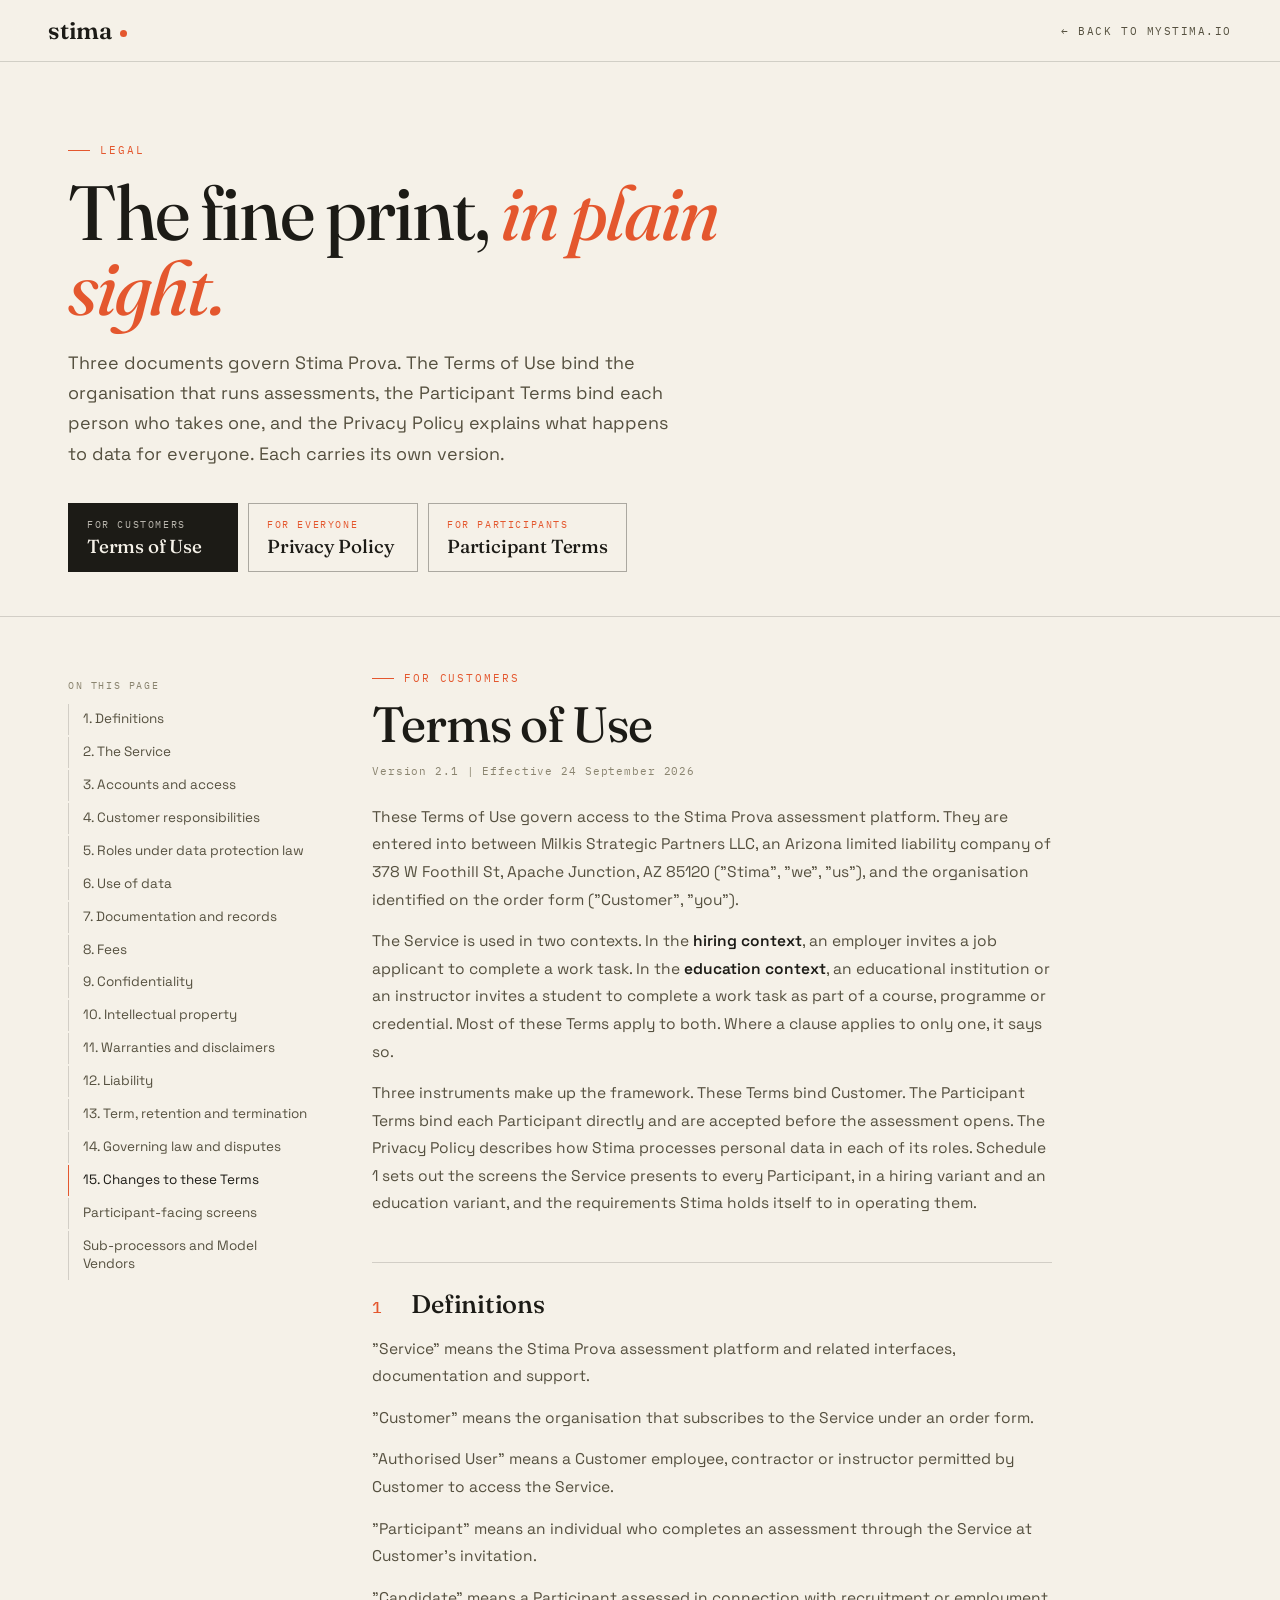
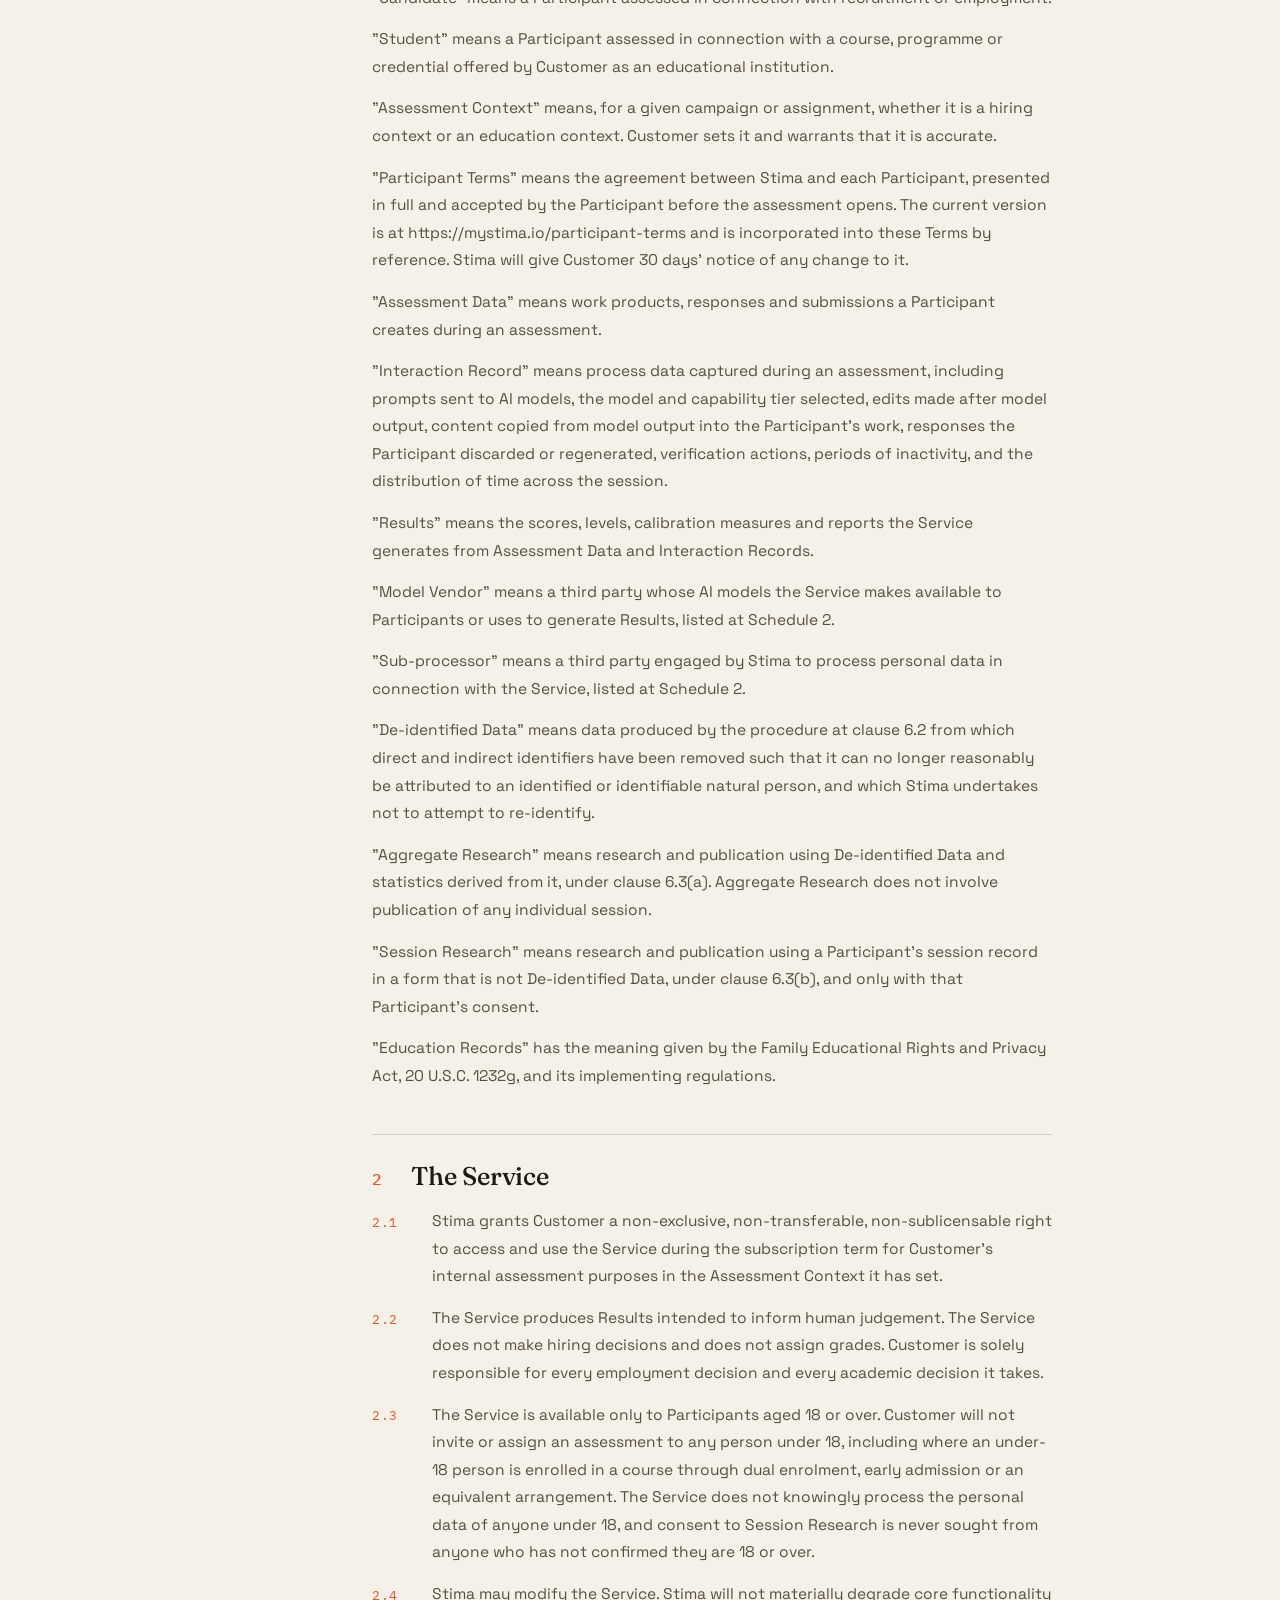
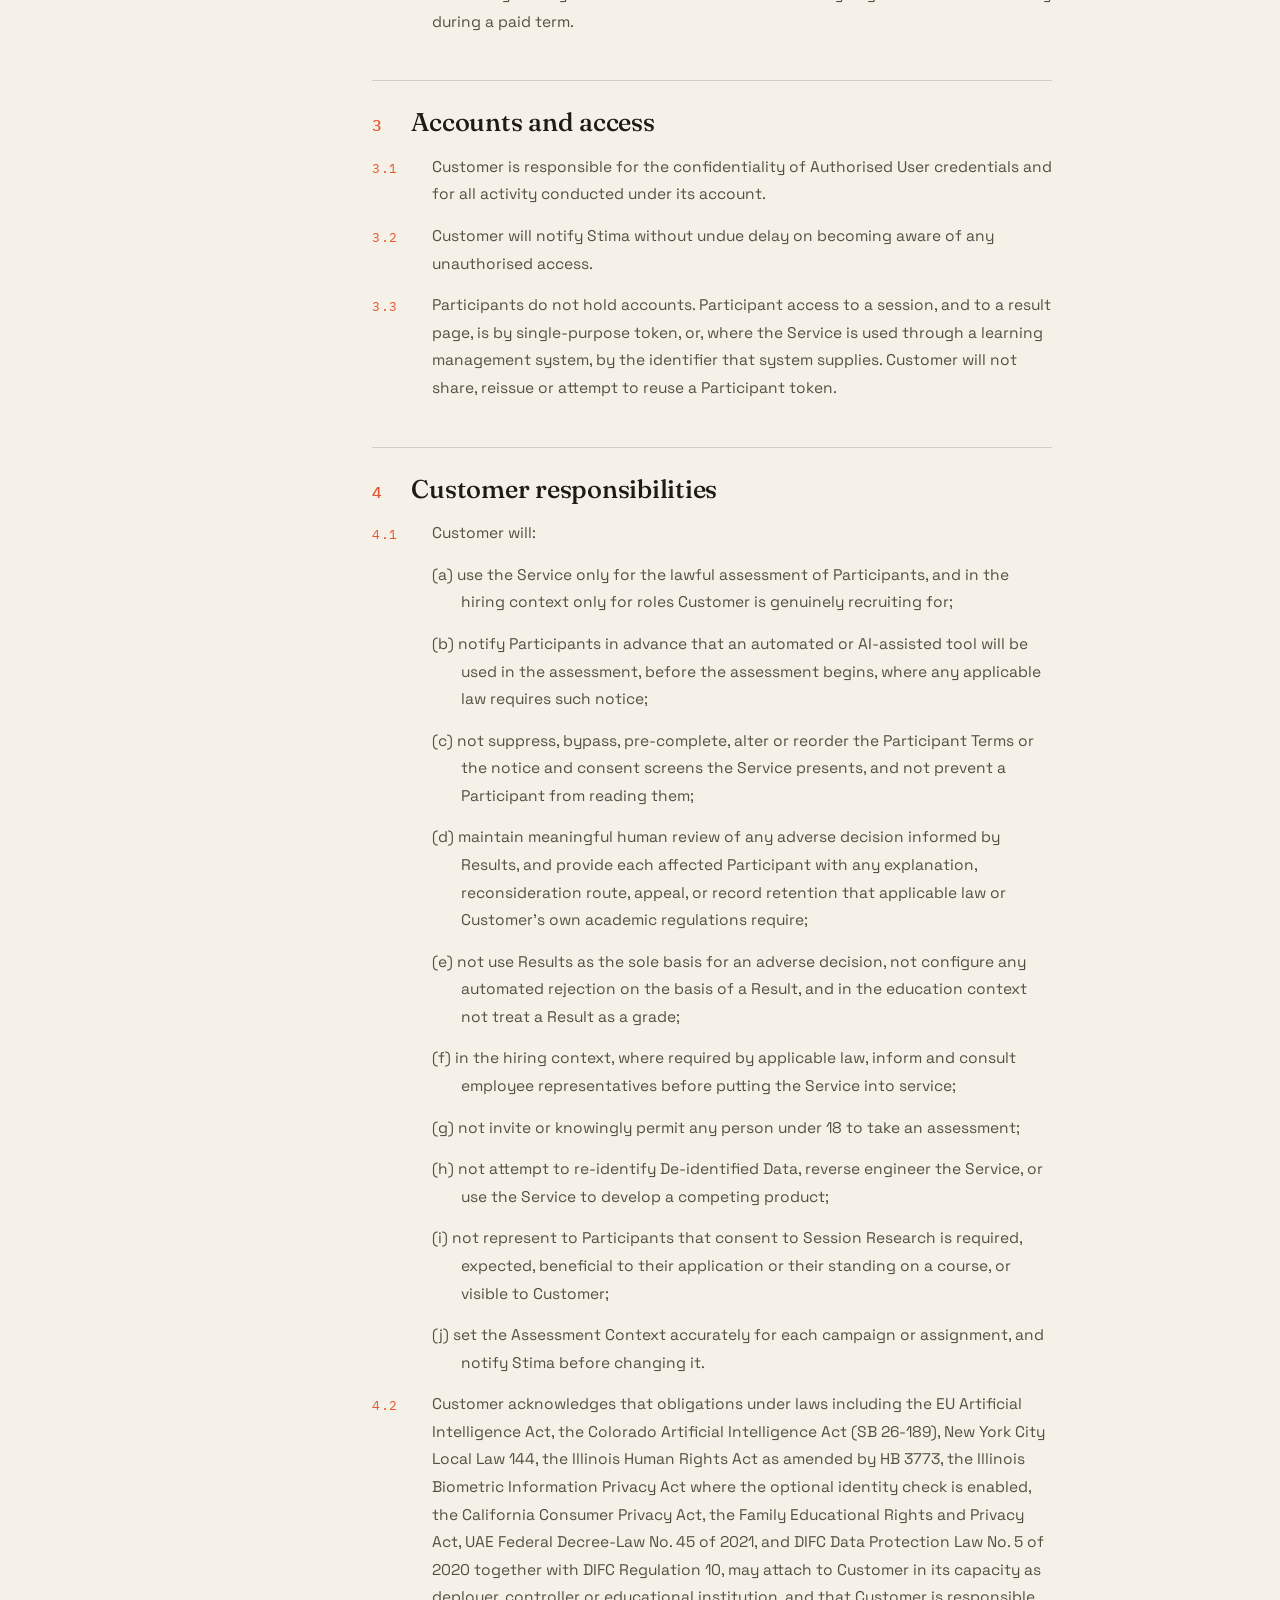
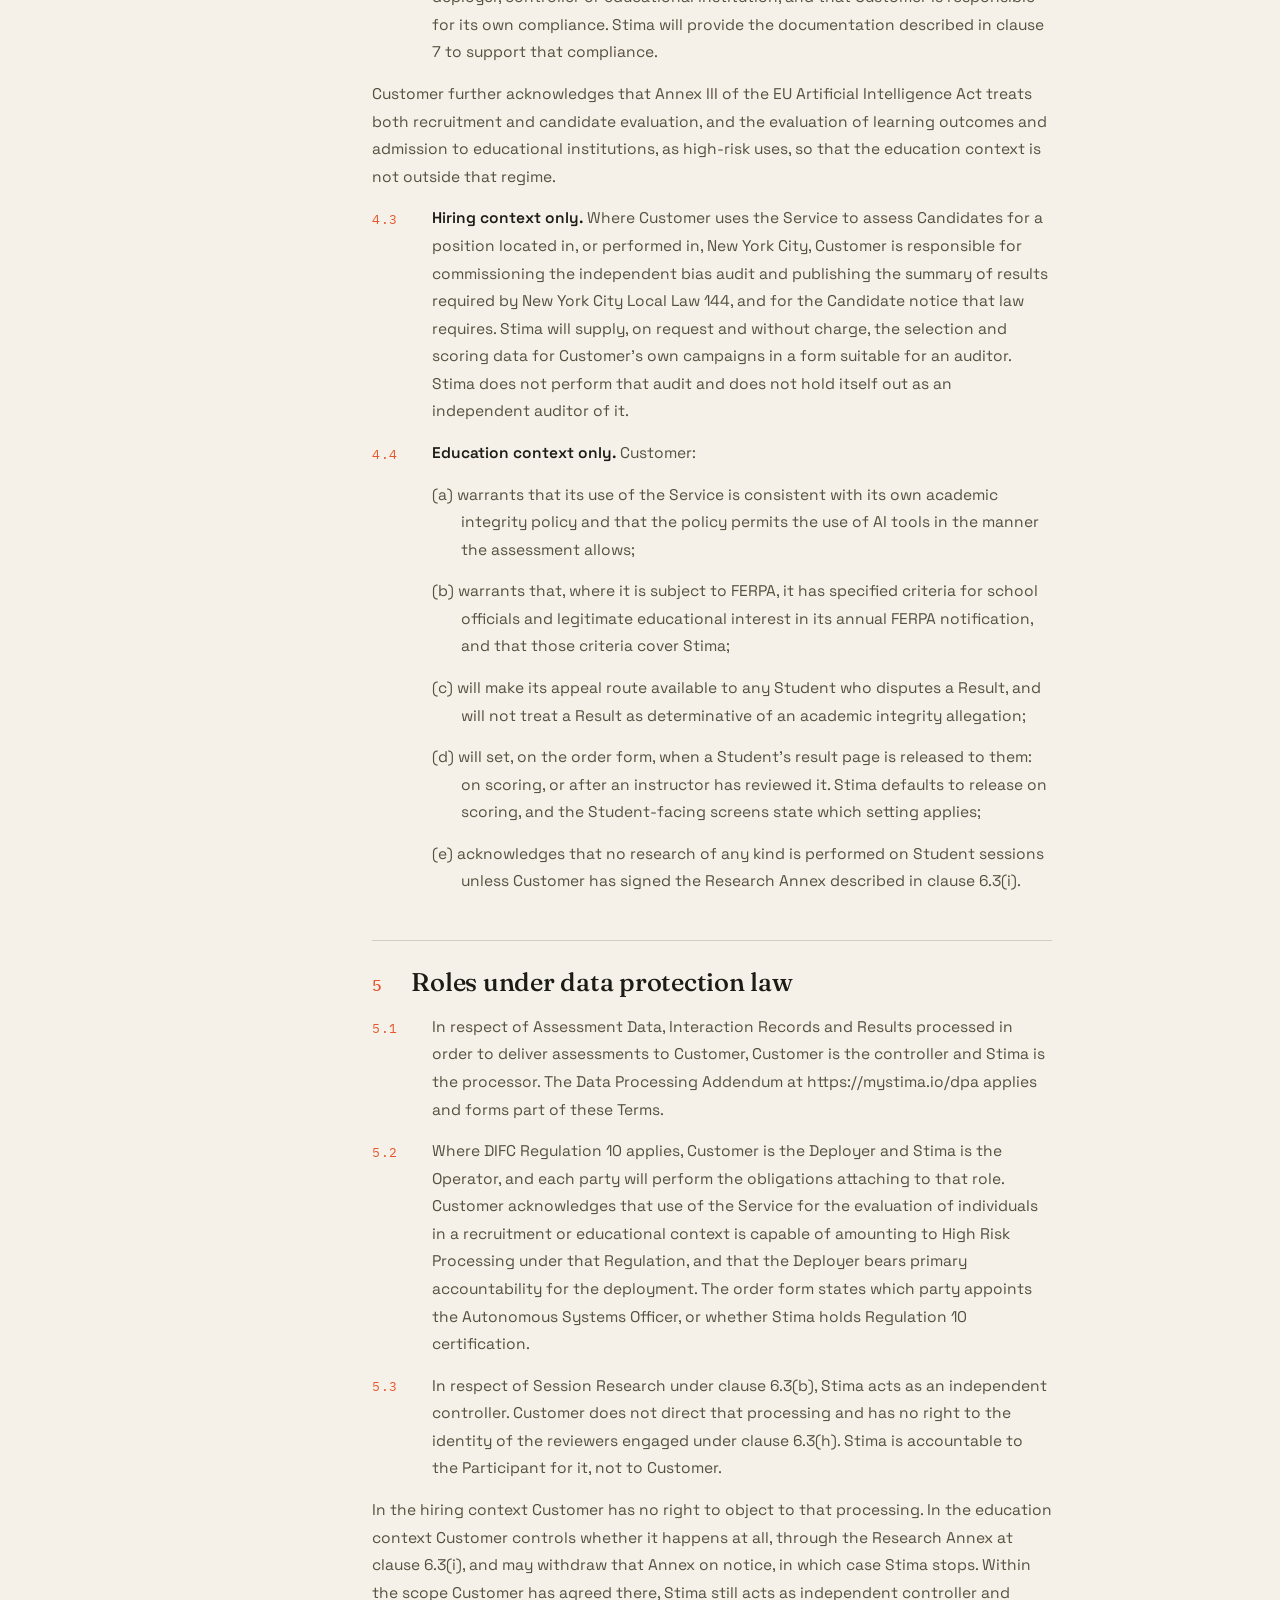
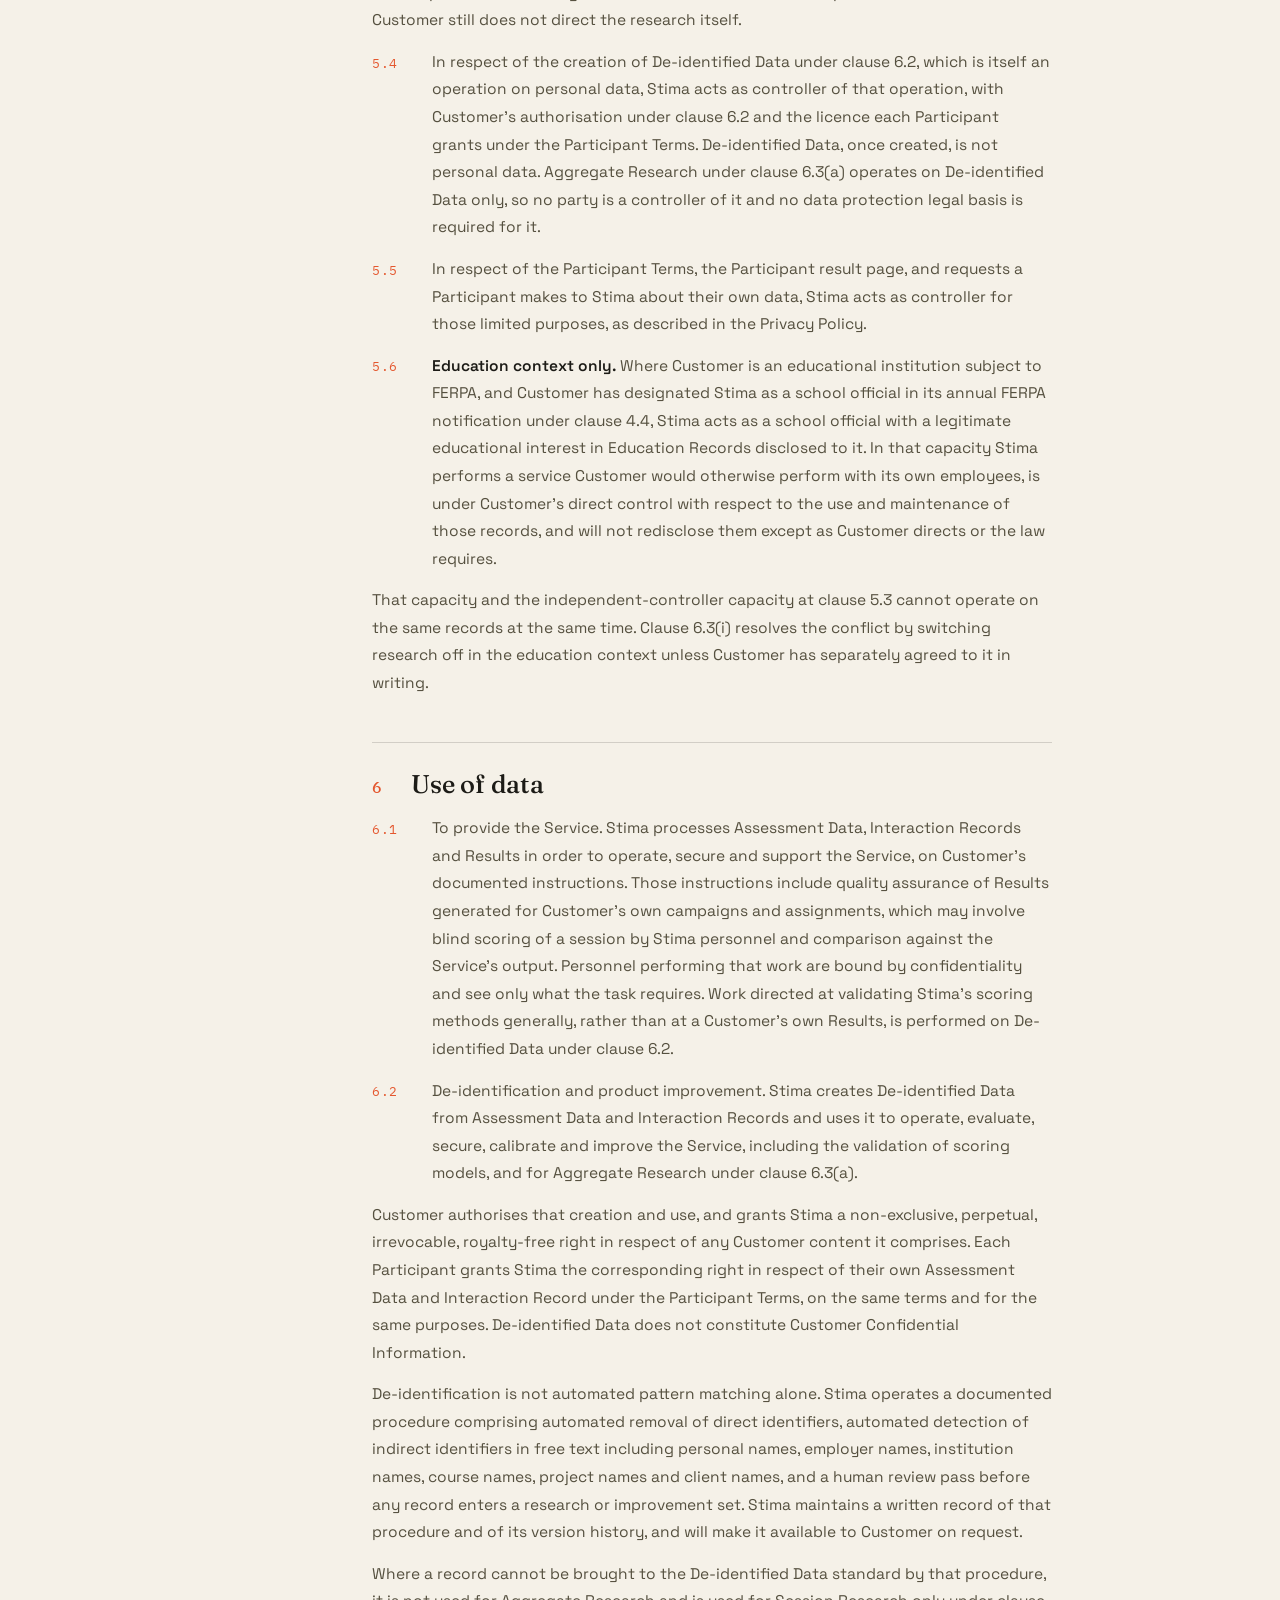
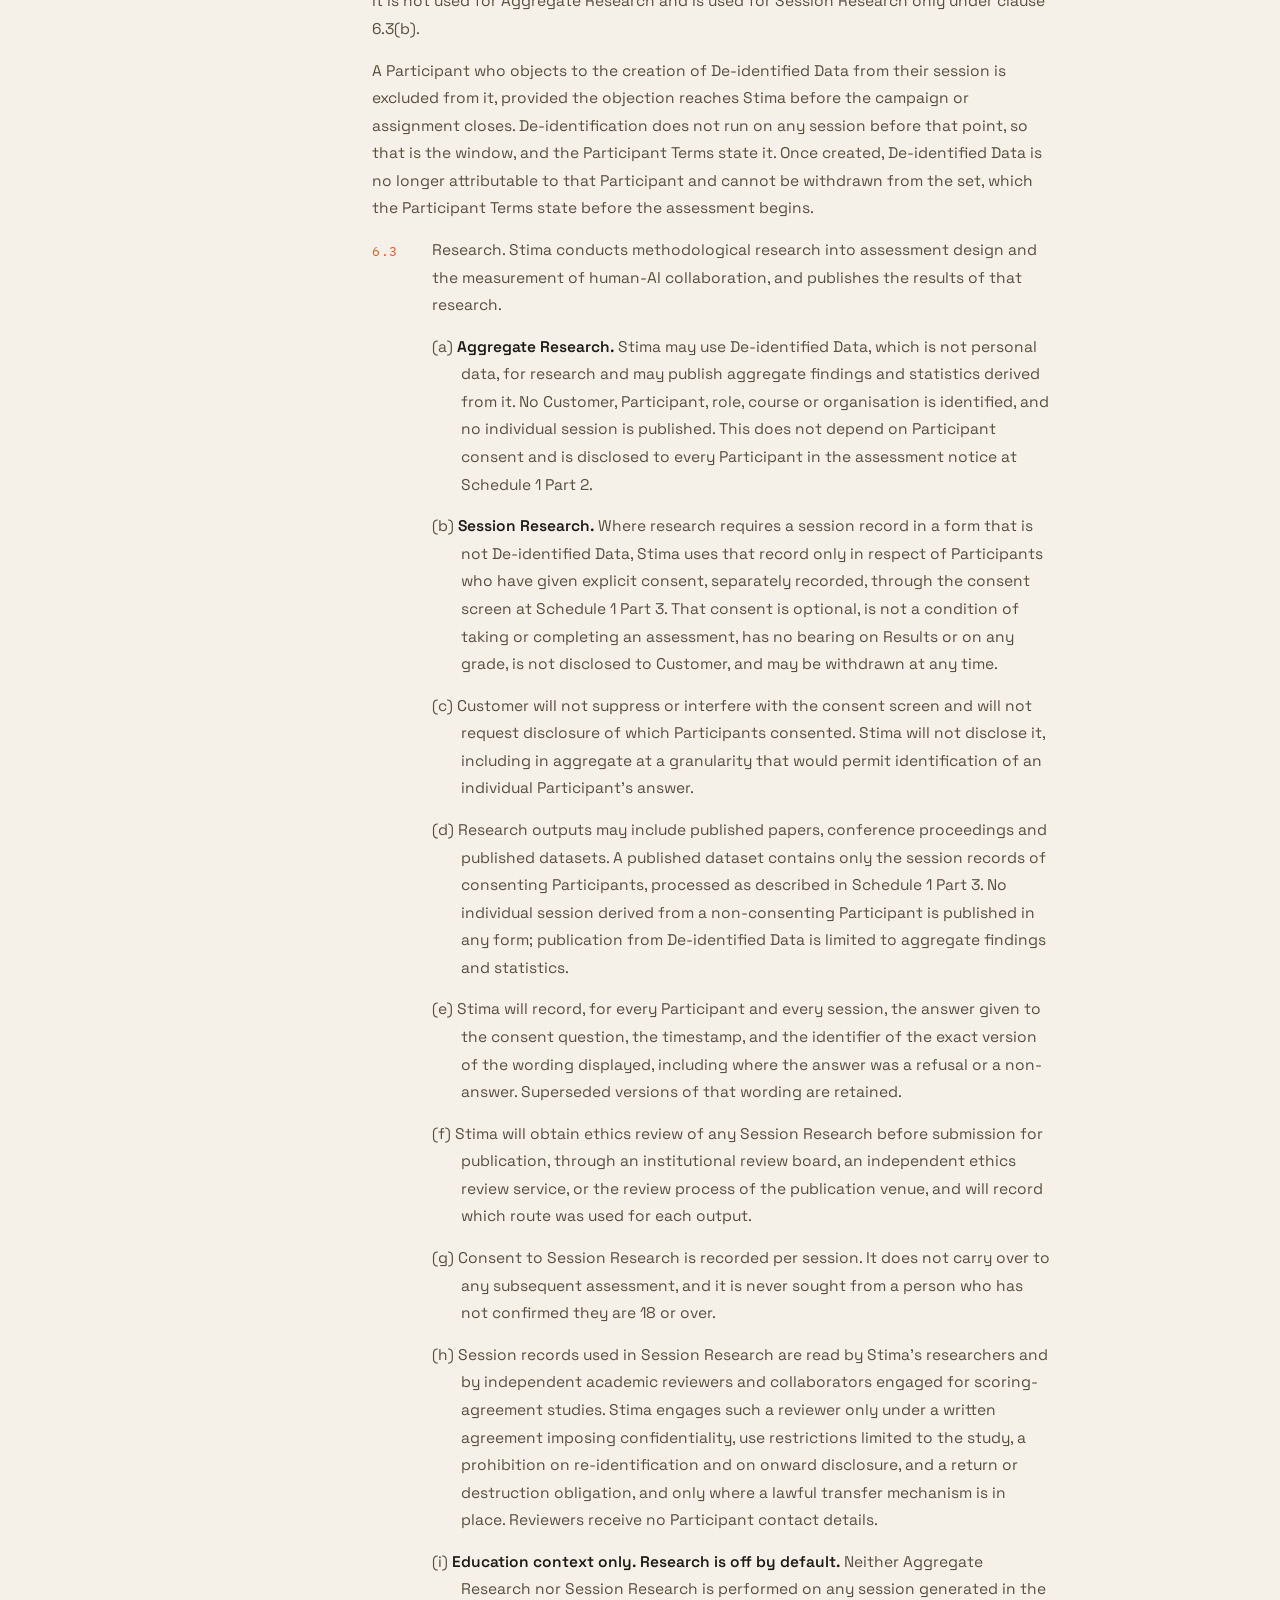
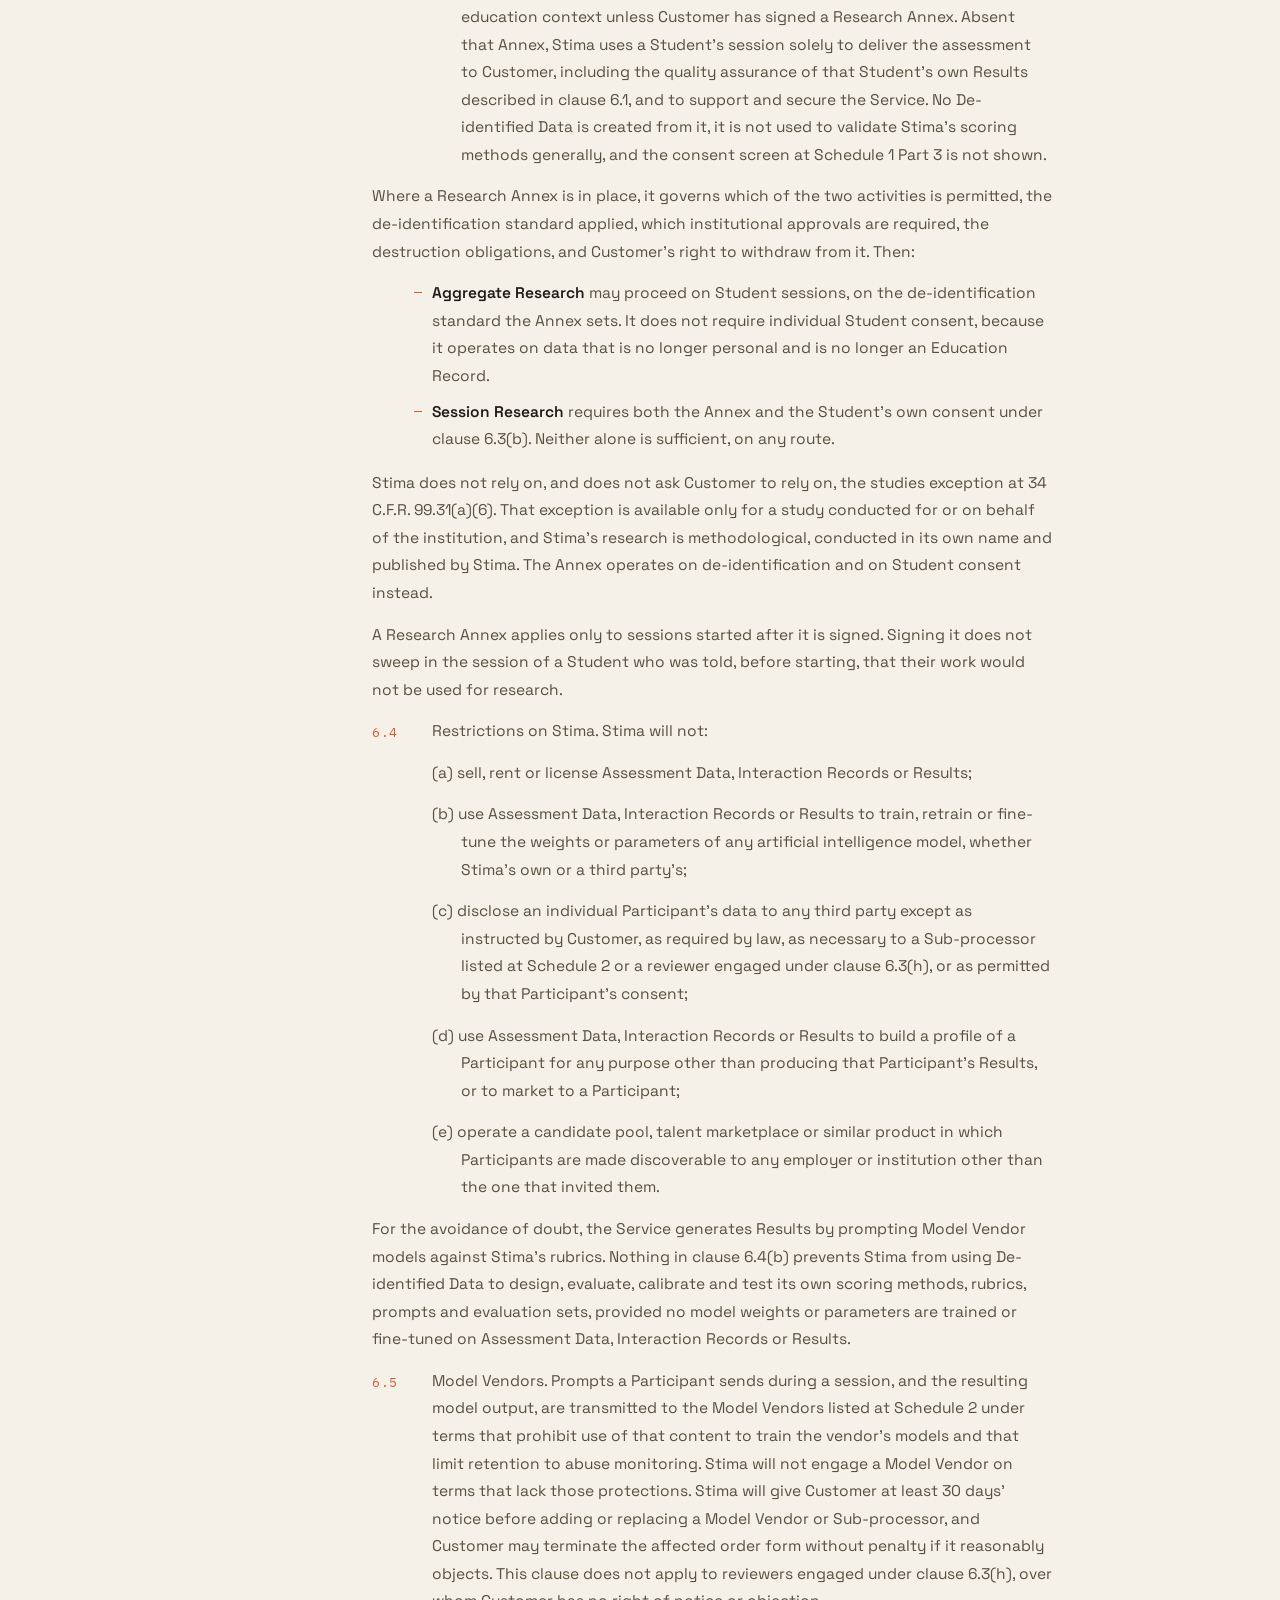
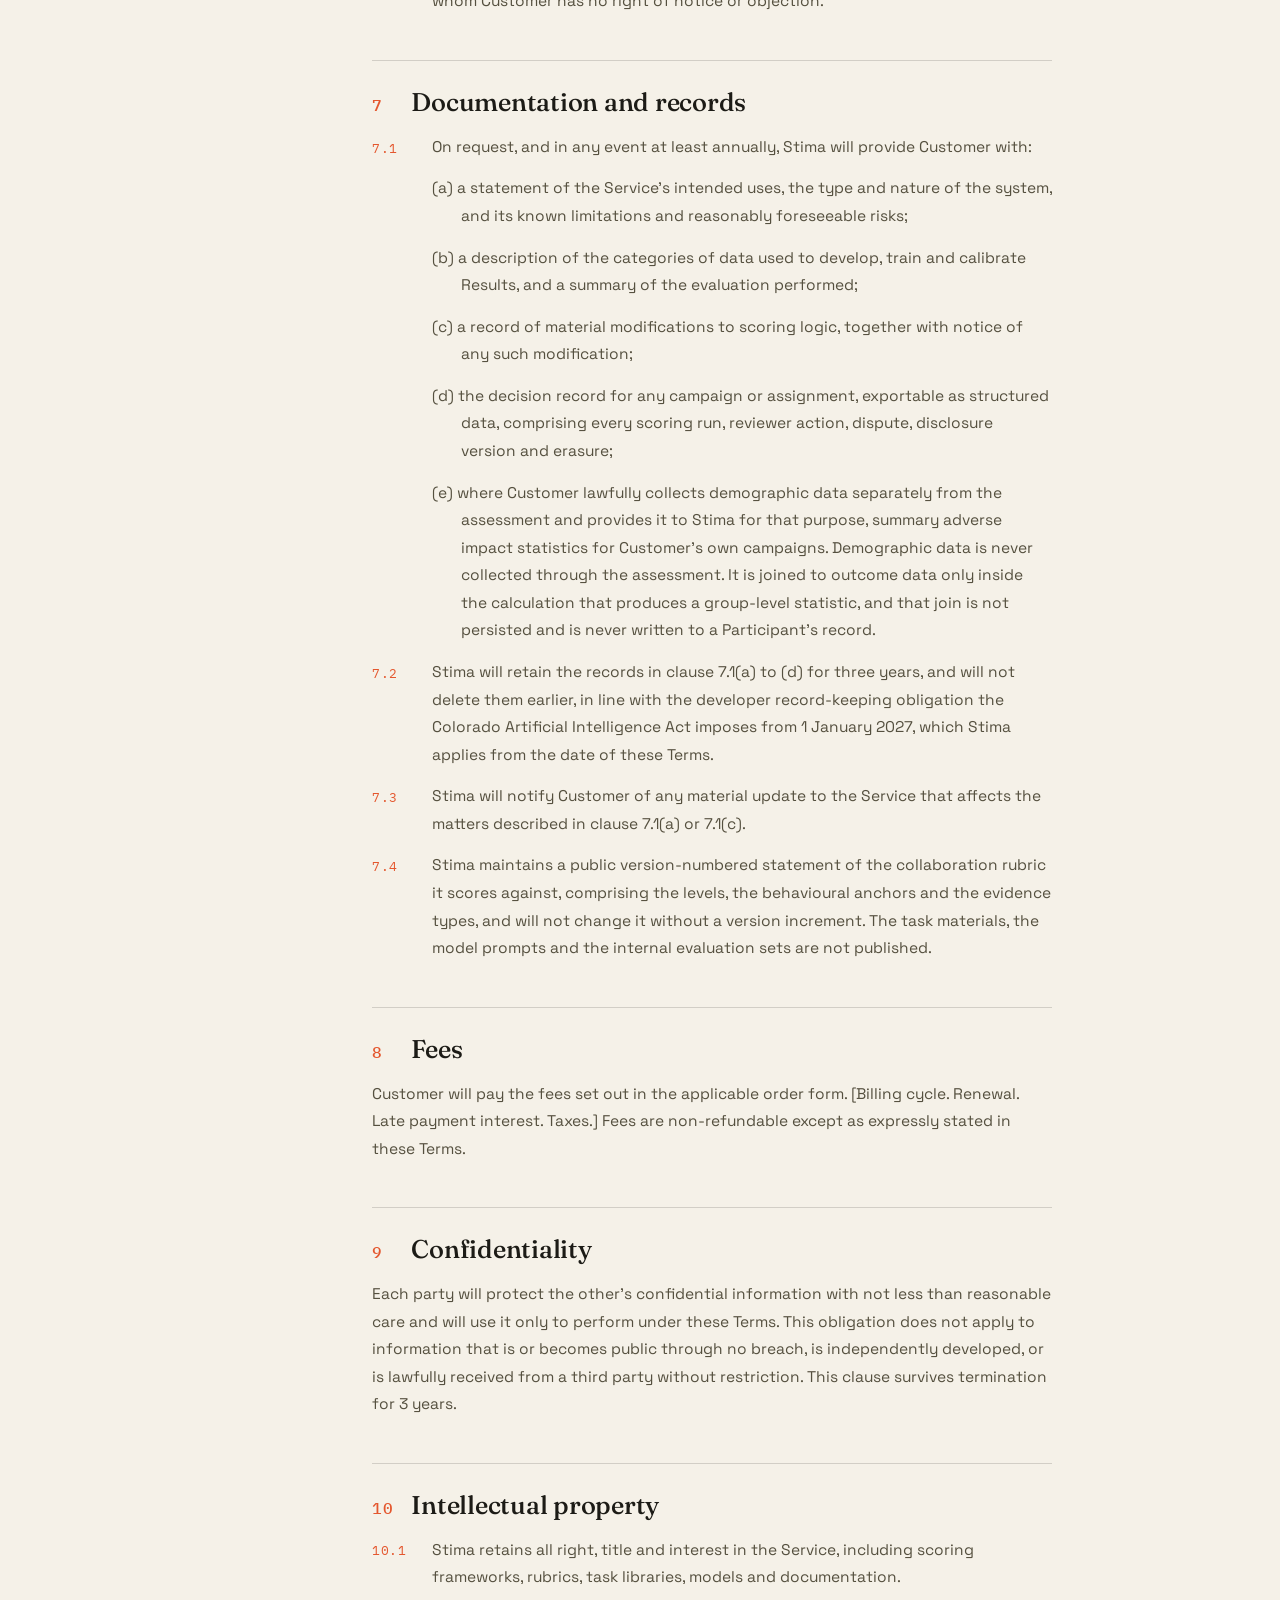
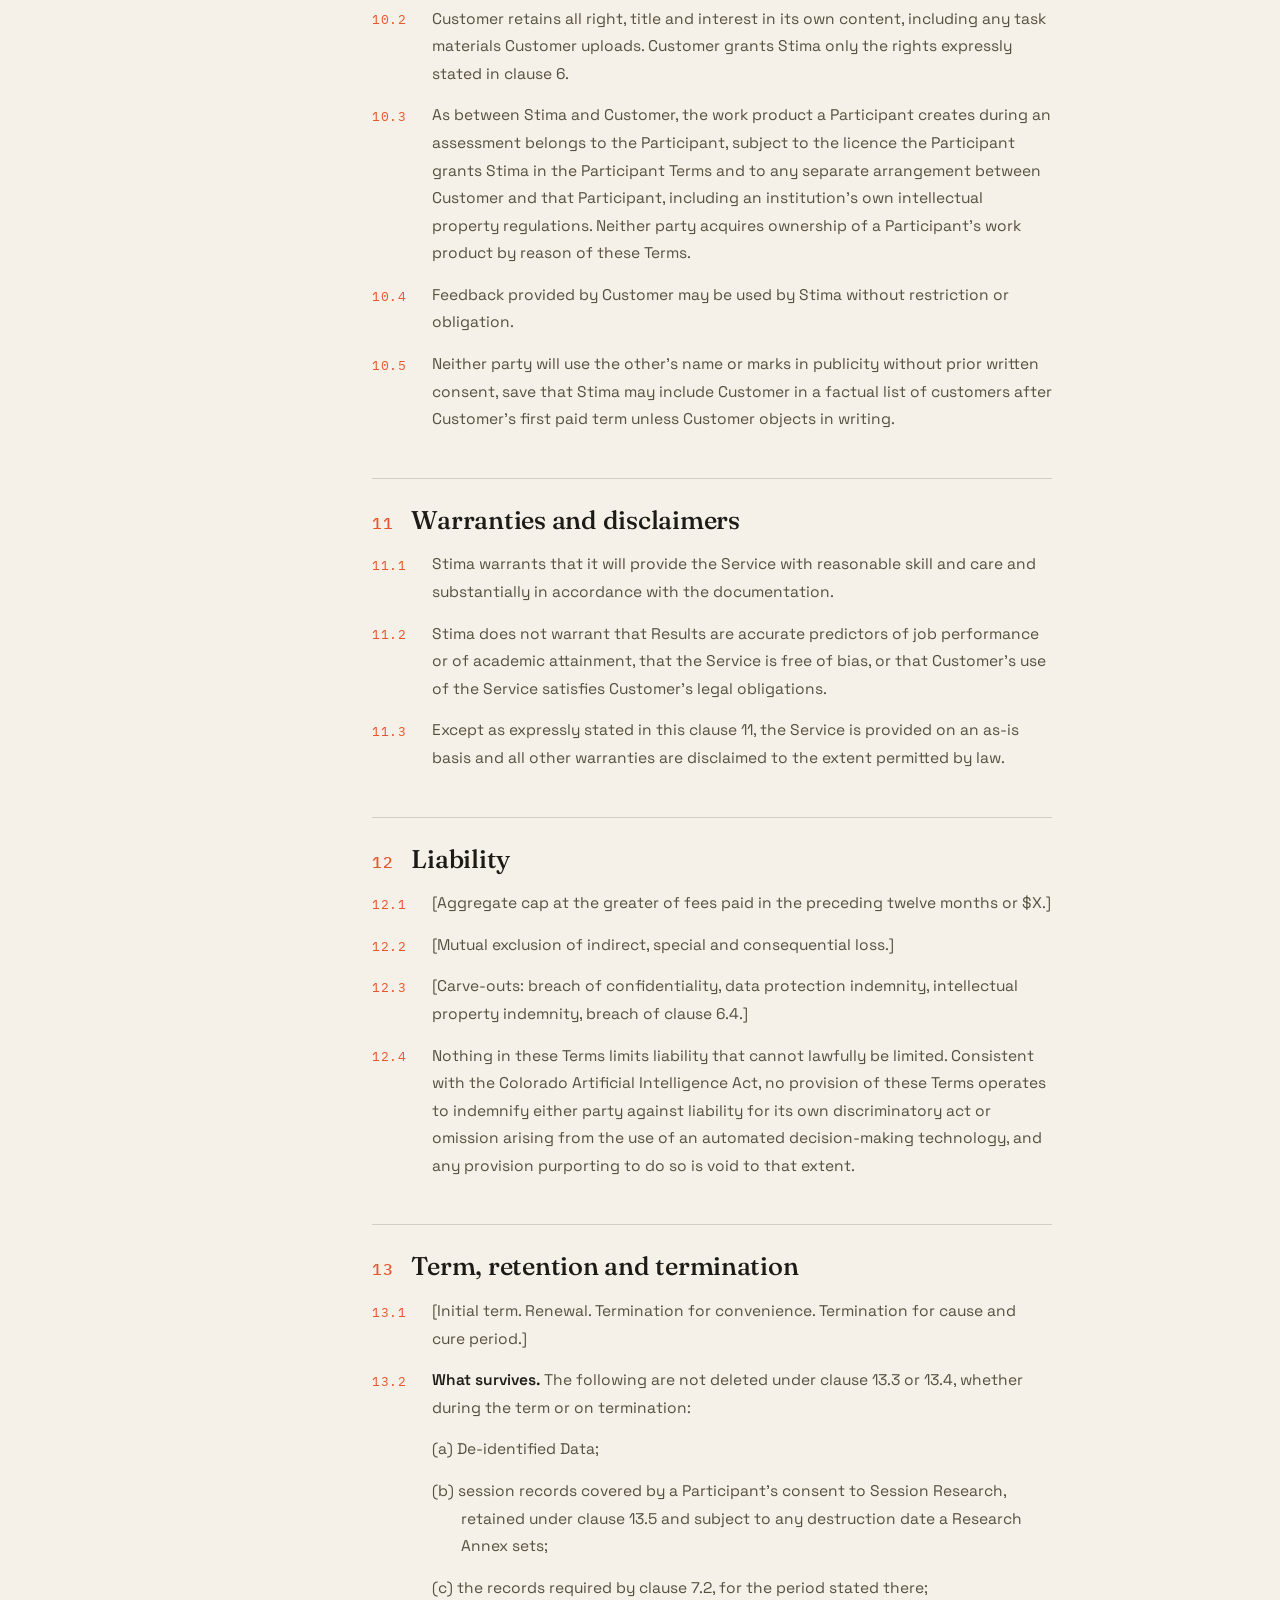
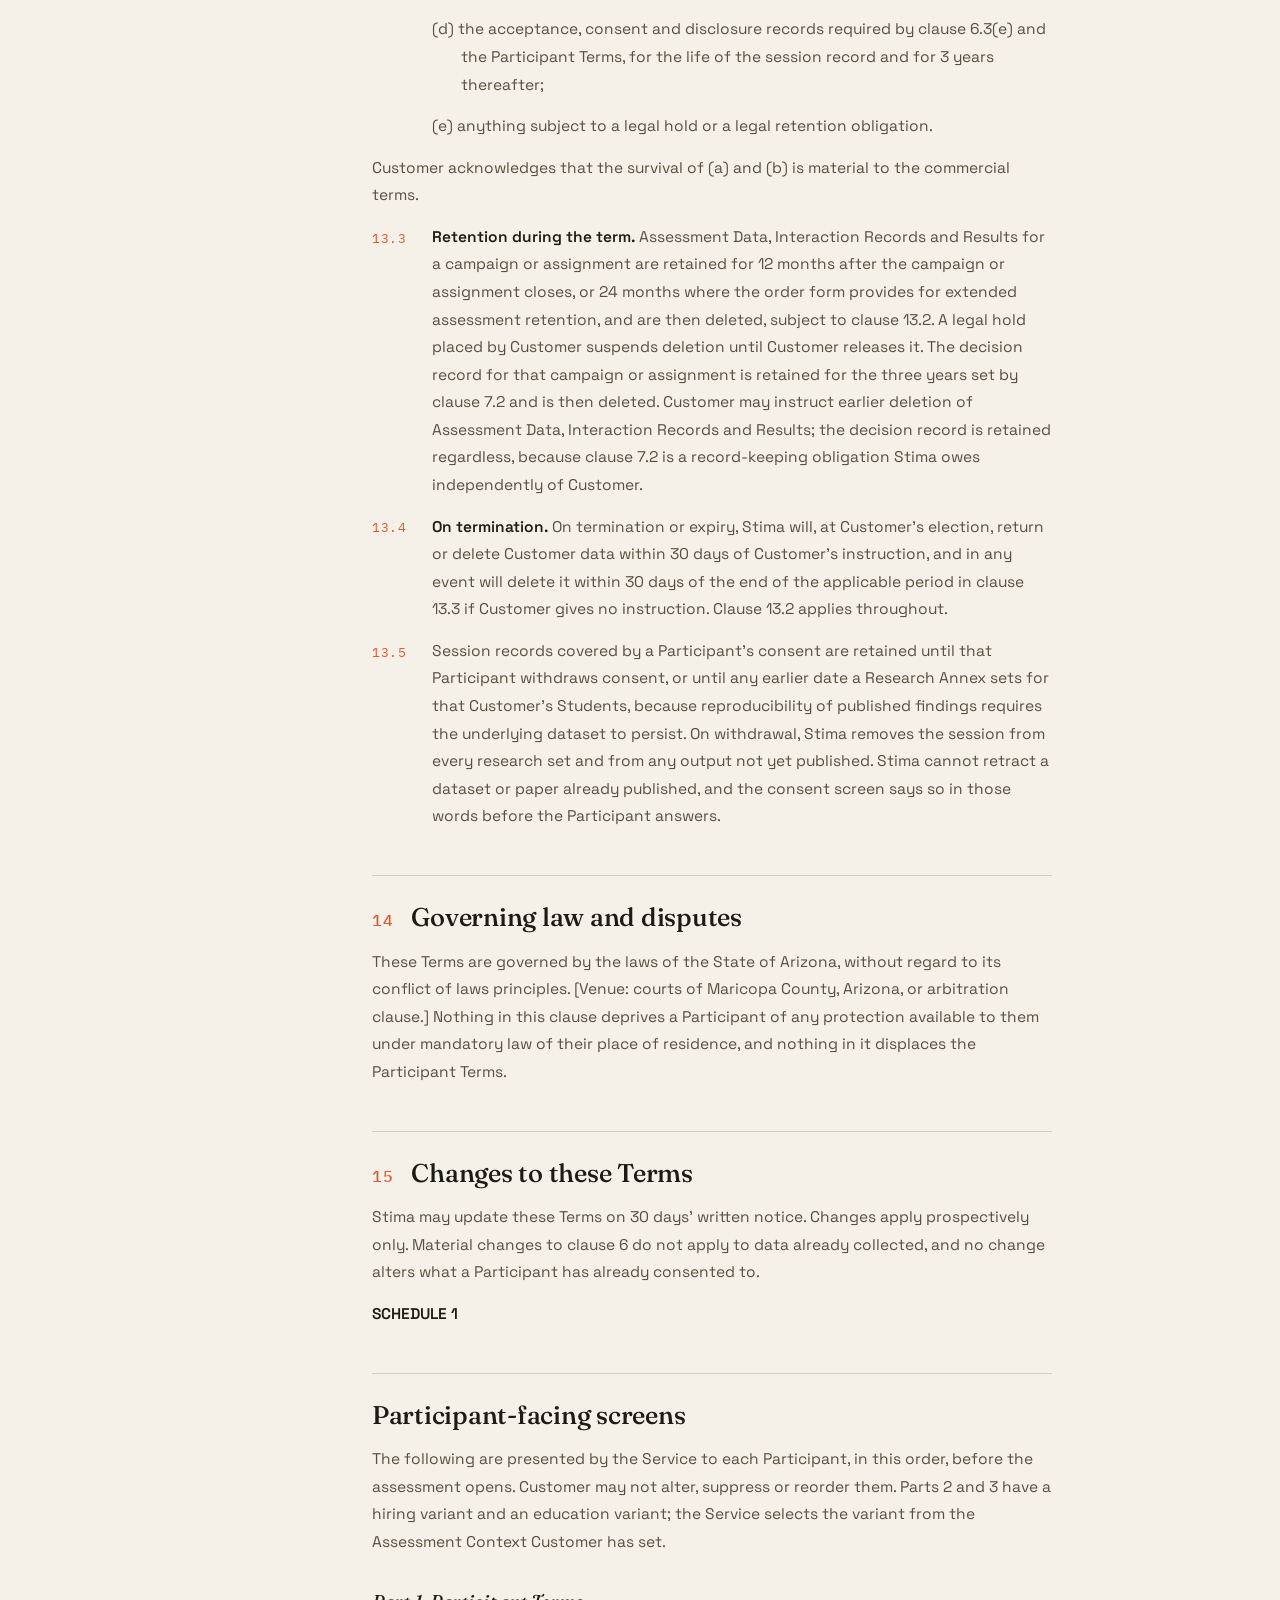
==== terms/index.html @ 28647351 "Legal documents dated 24 September 2026" ====
<!DOCTYPE html>
<html lang="en">
<head>
<meta charset="UTF-8">
<meta name="viewport" content="width=device-width, initial-scale=1">
<title>Legal · Stima</title>
<meta name="description" content="Stima Prova Terms of Use, Privacy Policy and Participant Terms.">
<link rel="canonical" href="https://mystima.io/terms/">
<link rel="preconnect" href="https://fonts.googleapis.com">
<link rel="preconnect" href="https://fonts.gstatic.com" crossorigin>
<link href="https://fonts.googleapis.com/css2?family=Fraunces:ital,opsz,wght@0,9..144,300..700;1,9..144,300..700&family=Space+Grotesk:wght@300..700&family=IBM+Plex+Mono:wght@400;500&display=swap" rel="stylesheet">
<style>
:root{
  --paper:#F5F1E8;--paper-2:#EDE8DB;--ink:#1C1B16;--ink-2:#55503F;--muted:#8A846F;--accent:#E4572E;
  --line:rgba(var(--ink-rgb),.16);--line-strong:rgba(var(--ink-rgb),.34);
  --paper-rgb:245,241,232;--ink-rgb:28,27,22;--accent-rgb:228,87,46;
  --serif:"Fraunces",Georgia,serif;--sans:"Space Grotesk",-apple-system,"Segoe UI",sans-serif;--mono:"IBM Plex Mono",ui-monospace,monospace;
  --ease-out:cubic-bezier(.22,1,.36,1);
}
*{margin:0;padding:0;box-sizing:border-box}
html{scroll-behavior:smooth}
body{background:var(--paper);color:var(--ink);font-family:var(--sans);-webkit-font-smoothing:antialiased}
::selection{background:var(--accent);color:var(--paper)}
:focus-visible{outline:2px solid var(--accent);outline-offset:3px}
a{color:inherit}
.wrap{max-width:1240px;margin:0 auto;padding:0 clamp(20px,4vw,48px)}

nav{position:sticky;top:0;z-index:50;display:flex;align-items:center;justify-content:space-between;padding:16px clamp(20px,4vw,48px);background:rgba(var(--paper-rgb),.86);backdrop-filter:blur(14px);-webkit-backdrop-filter:blur(14px);border-bottom:1px solid var(--line)}
.wordmark{font-family:var(--serif);font-weight:600;font-size:24px;letter-spacing:-.01em;color:var(--ink);text-decoration:none;display:flex;align-items:baseline;gap:8px}
.wordmark .dot{width:7px;height:7px;background:var(--accent);border-radius:50%;transform:translateY(-2px)}
.back{font-family:var(--mono);font-size:11px;letter-spacing:.14em;text-transform:uppercase;color:var(--ink-2);text-decoration:none;position:relative;padding:4px 0}
.back::after{content:"";position:absolute;left:0;bottom:0;height:1px;width:100%;background:var(--accent);transform:scaleX(0);transform-origin:right;transition:transform .45s var(--ease-out)}
.back:hover::after{transform:scaleX(1);transform-origin:left}

.lg-hero{padding:clamp(56px,9vh,96px) 0 clamp(30px,5vh,44px)}
.lg-hero h1{font-family:var(--serif);font-weight:440;letter-spacing:-.025em;line-height:.98;font-size:clamp(2.6rem,6.4vw,4.8rem);margin-top:18px;max-width:14ch}
.lg-hero h1 em{font-style:italic;color:var(--accent)}
.lg-hero p{color:var(--ink-2);font-size:clamp(1rem,1.4vw,1.12rem);line-height:1.7;max-width:600px;margin:22px 0 34px}

.lg-docs{padding-bottom:clamp(70px,10vh,120px);border-top:1px solid var(--line)}
.lg-doc{display:grid;grid-template-columns:1fr;gap:40px;padding-top:clamp(36px,6vh,60px)}
.lg-doc + .lg-doc{border-top:1px solid var(--line);margin-top:60px}
.js .lg-doc{display:none}
.js .lg-doc.on{display:grid}
.js .lg-doc + .lg-doc{border-top:none;margin-top:0}
.lg-doc-head{margin-bottom:26px}
@media(min-width:960px){
  .lg-doc{grid-template-columns:240px 1fr;gap:64px}
  .lg-toc{position:sticky;top:96px;align-self:start;max-height:calc(100vh - 130px);overflow-y:auto;padding-top:8px}
}
@media(max-width:959px){.lg-toc{border:1px solid var(--line);padding:16px 18px}}

footer{border-top:1px solid var(--line);padding:30px 0 40px}
.foot{display:flex;flex-wrap:wrap;justify-content:space-between;gap:14px;font-family:var(--mono);font-size:10.5px;letter-spacing:.12em;text-transform:uppercase;color:var(--muted)}
.foot a{text-decoration:none;border-bottom:1px solid var(--line-strong)}
.foot a:hover{color:var(--ink);border-bottom-color:var(--accent)}
</style>
<link rel="stylesheet" href="/legal.css">
<script>document.documentElement.classList.add("js")</script>
</head>
<body>
<nav>
  <a class="wordmark" href="/">stima<span class="dot"></span></a>
  <a class="back" href="/">← Back to mystima.io</a>
</nav>

<main>
  <section class="lg-hero">
    <div class="wrap">
      <div class="lg-kicker">Legal</div>
      <h1>The fine print, <em>in plain sight.</em></h1>
      <p>Three documents govern Stima Prova. The Terms of Use bind the organisation that runs assessments, the Participant Terms bind each person who takes one, and the Privacy Policy explains what happens to data for everyone. Each carries its own version.</p>
      <div class="lg-tabs" role="tablist" aria-label="Legal documents"><a class="lg-tab" href="#terms-of-use" data-doc="terms-of-use" role="tab"><span class="lg-tab-for">For customers</span><span class="lg-tab-name">Terms of Use</span></a><a class="lg-tab" href="#privacy" data-doc="privacy" role="tab"><span class="lg-tab-for">For everyone</span><span class="lg-tab-name">Privacy Policy</span></a><a class="lg-tab" href="#participant-terms" data-doc="participant-terms" role="tab"><span class="lg-tab-for">For participants</span><span class="lg-tab-name">Participant Terms</span></a></div>
    </div>
  </section>

  <section class="lg-docs">
    <div class="wrap">

<article class="lg-doc" id="terms-of-use" data-doc="terms-of-use" data-title="Terms of Use" data-meta="Version 2.1 | Effective 24 September 2026">
  <aside class="lg-toc" aria-label="Sections of the Terms of Use">
    <div class="lg-toc-label">On this page</div>
    <ol><li><a href="#terms-of-use-1-definitions">1. Definitions</a></li><li><a href="#terms-of-use-2-the-service">2. The Service</a></li><li><a href="#terms-of-use-3-accounts-and-access">3. Accounts and access</a></li><li><a href="#terms-of-use-4-customer-responsibilities">4. Customer responsibilities</a></li><li><a href="#terms-of-use-5-roles-under-data-protection-law">5. Roles under data protection law</a></li><li><a href="#terms-of-use-6-use-of-data">6. Use of data</a></li><li><a href="#terms-of-use-7-documentation-and-records">7. Documentation and records</a></li><li><a href="#terms-of-use-8-fees">8. Fees</a></li><li><a href="#terms-of-use-9-confidentiality">9. Confidentiality</a></li><li><a href="#terms-of-use-10-intellectual-property">10. Intellectual property</a></li><li><a href="#terms-of-use-11-warranties-and-disclaimers">11. Warranties and disclaimers</a></li><li><a href="#terms-of-use-12-liability">12. Liability</a></li><li><a href="#terms-of-use-13-term-retention-and-termination">13. Term, retention and termination</a></li><li><a href="#terms-of-use-14-governing-law-and-disputes">14. Governing law and disputes</a></li><li><a href="#terms-of-use-15-changes-to-these-terms">15. Changes to these Terms</a></li><li><a href="#terms-of-use-participant-facing-screens">Participant-facing screens</a></li><li><a href="#terms-of-use-sub-processors-and-model-vendors">Sub-processors and Model Vendors</a></li></ol>
  </aside>
  <div class="lg-body">
    <header class="lg-doc-head">
      <div class="lg-kicker">For customers</div>
      <h2 class="lg-doc-title">Terms of Use</h2>
      <p class="lg-meta">Version 2.1 | Effective 24 September 2026</p>
    </header>
    <div class="lg-text">
<p>These Terms of Use govern access to the Stima Prova assessment platform. They are entered into between Milkis Strategic Partners LLC, an Arizona limited liability company of 378 W Foothill St, Apache Junction, AZ 85120 ("Stima", "we", "us"), and the organisation identified on the order form ("Customer", "you").</p>
<p>The Service is used in two contexts. In the <strong>hiring context</strong>, an employer invites a job applicant to complete a work task. In the <strong>education context</strong>, an educational institution or an instructor invites a student to complete a work task as part of a course, programme or credential. Most of these Terms apply to both. Where a clause applies to only one, it says so.</p>
<p>Three instruments make up the framework. These Terms bind Customer. The Participant Terms bind each Participant directly and are accepted before the assessment opens. The Privacy Policy describes how Stima processes personal data in each of its roles. Schedule 1 sets out the screens the Service presents to every Participant, in a hiring variant and an education variant, and the requirements Stima holds itself to in operating them.</p>
<h2 id="terms-of-use-1-definitions"><span class="h-no">1</span>Definitions</h2>
<p>"Service" means the Stima Prova assessment platform and related interfaces, documentation and support.</p>
<p>"Customer" means the organisation that subscribes to the Service under an order form.</p>
<p>"Authorised User" means a Customer employee, contractor or instructor permitted by Customer to access the Service.</p>
<p>"Participant" means an individual who completes an assessment through the Service at Customer's invitation.</p>
<p>"Candidate" means a Participant assessed in connection with recruitment or employment.</p>
<p>"Student" means a Participant assessed in connection with a course, programme or credential offered by Customer as an educational institution.</p>
<p>"Assessment Context" means, for a given campaign or assignment, whether it is a hiring context or an education context. Customer sets it and warrants that it is accurate.</p>
<p>"Participant Terms" means the agreement between Stima and each Participant, presented in full and accepted by the Participant before the assessment opens. The current version is at https://mystima.io/participant-terms and is incorporated into these Terms by reference. Stima will give Customer 30 days' notice of any change to it.</p>
<p>"Assessment Data" means work products, responses and submissions a Participant creates during an assessment.</p>
<p>"Interaction Record" means process data captured during an assessment, including prompts sent to AI models, the model and capability tier selected, edits made after model output, content copied from model output into the Participant's work, responses the Participant discarded or regenerated, verification actions, periods of inactivity, and the distribution of time across the session.</p>
<p>"Results" means the scores, levels, calibration measures and reports the Service generates from Assessment Data and Interaction Records.</p>
<p>"Model Vendor" means a third party whose AI models the Service makes available to Participants or uses to generate Results, listed at Schedule 2.</p>
<p>"Sub-processor" means a third party engaged by Stima to process personal data in connection with the Service, listed at Schedule 2.</p>
<p>"De-identified Data" means data produced by the procedure at clause 6.2 from which direct and indirect identifiers have been removed such that it can no longer reasonably be attributed to an identified or identifiable natural person, and which Stima undertakes not to attempt to re-identify.</p>
<p>"Aggregate Research" means research and publication using De-identified Data and statistics derived from it, under clause 6.3(a). Aggregate Research does not involve publication of any individual session.</p>
<p>"Session Research" means research and publication using a Participant's session record in a form that is not De-identified Data, under clause 6.3(b), and only with that Participant's consent.</p>
<p>"Education Records" has the meaning given by the Family Educational Rights and Privacy Act, 20 U.S.C. 1232g, and its implementing regulations.</p>
<h2 id="terms-of-use-2-the-service"><span class="h-no">2</span>The Service</h2>
<p class="clause"><span class="cl-no">2.1</span>Stima grants Customer a non-exclusive, non-transferable, non-sublicensable right to access and use the Service during the subscription term for Customer's internal assessment purposes in the Assessment Context it has set.</p>
<p class="clause"><span class="cl-no">2.2</span>The Service produces Results intended to inform human judgement. The Service does not make hiring decisions and does not assign grades. Customer is solely responsible for every employment decision and every academic decision it takes.</p>
<p class="clause"><span class="cl-no">2.3</span>The Service is available only to Participants aged 18 or over. Customer will not invite or assign an assessment to any person under 18, including where an under-18 person is enrolled in a course through dual enrolment, early admission or an equivalent arrangement. The Service does not knowingly process the personal data of anyone under 18, and consent to Session Research is never sought from anyone who has not confirmed they are 18 or over.</p>
<p class="clause"><span class="cl-no">2.4</span>Stima may modify the Service. Stima will not materially degrade core functionality during a paid term.</p>
<h2 id="terms-of-use-3-accounts-and-access"><span class="h-no">3</span>Accounts and access</h2>
<p class="clause"><span class="cl-no">3.1</span>Customer is responsible for the confidentiality of Authorised User credentials and for all activity conducted under its account.</p>
<p class="clause"><span class="cl-no">3.2</span>Customer will notify Stima without undue delay on becoming aware of any unauthorised access.</p>
<p class="clause"><span class="cl-no">3.3</span>Participants do not hold accounts. Participant access to a session, and to a result page, is by single-purpose token, or, where the Service is used through a learning management system, by the identifier that system supplies. Customer will not share, reissue or attempt to reuse a Participant token.</p>
<h2 id="terms-of-use-4-customer-responsibilities"><span class="h-no">4</span>Customer responsibilities</h2>
<p class="clause"><span class="cl-no">4.1</span>Customer will:</p>
<p class="item">(a) use the Service only for the lawful assessment of Participants, and in the hiring context only for roles Customer is genuinely recruiting for;</p>
<p class="item">(b) notify Participants in advance that an automated or AI-assisted tool will be used in the assessment, before the assessment begins, where any applicable law requires such notice;</p>
<p class="item">(c) not suppress, bypass, pre-complete, alter or reorder the Participant Terms or the notice and consent screens the Service presents, and not prevent a Participant from reading them;</p>
<p class="item">(d) maintain meaningful human review of any adverse decision informed by Results, and provide each affected Participant with any explanation, reconsideration route, appeal, or record retention that applicable law or Customer's own academic regulations require;</p>
<p class="item">(e) not use Results as the sole basis for an adverse decision, not configure any automated rejection on the basis of a Result, and in the education context not treat a Result as a grade;</p>
<p class="item">(f) in the hiring context, where required by applicable law, inform and consult employee representatives before putting the Service into service;</p>
<p class="item">(g) not invite or knowingly permit any person under 18 to take an assessment;</p>
<p class="item">(h) not attempt to re-identify De-identified Data, reverse engineer the Service, or use the Service to develop a competing product;</p>
<p class="item">(i) not represent to Participants that consent to Session Research is required, expected, beneficial to their application or their standing on a course, or visible to Customer;</p>
<p class="item">(j) set the Assessment Context accurately for each campaign or assignment, and notify Stima before changing it.</p>
<p class="clause"><span class="cl-no">4.2</span>Customer acknowledges that obligations under laws including the EU Artificial Intelligence Act, the Colorado Artificial Intelligence Act (SB 26-189), New York City Local Law 144, the Illinois Human Rights Act as amended by HB 3773, the Illinois Biometric Information Privacy Act where the optional identity check is enabled, the California Consumer Privacy Act, the Family Educational Rights and Privacy Act, UAE Federal Decree-Law No. 45 of 2021, and DIFC Data Protection Law No. 5 of 2020 together with DIFC Regulation 10, may attach to Customer in its capacity as deployer, controller or educational institution, and that Customer is responsible for its own compliance. Stima will provide the documentation described in clause 7 to support that compliance.</p>
<p>Customer further acknowledges that Annex III of the EU Artificial Intelligence Act treats both recruitment and candidate evaluation, and the evaluation of learning outcomes and admission to educational institutions, as high-risk uses, so that the education context is not outside that regime.</p>
<p class="clause"><span class="cl-no">4.3</span><strong>Hiring context only.</strong> Where Customer uses the Service to assess Candidates for a position located in, or performed in, New York City, Customer is responsible for commissioning the independent bias audit and publishing the summary of results required by New York City Local Law 144, and for the Candidate notice that law requires. Stima will supply, on request and without charge, the selection and scoring data for Customer's own campaigns in a form suitable for an auditor. Stima does not perform that audit and does not hold itself out as an independent auditor of it.</p>
<p class="clause"><span class="cl-no">4.4</span><strong>Education context only.</strong> Customer:</p>
<p class="item">(a) warrants that its use of the Service is consistent with its own academic integrity policy and that the policy permits the use of AI tools in the manner the assessment allows;</p>
<p class="item">(b) warrants that, where it is subject to FERPA, it has specified criteria for school officials and legitimate educational interest in its annual FERPA notification, and that those criteria cover Stima;</p>
<p class="item">(c) will make its appeal route available to any Student who disputes a Result, and will not treat a Result as determinative of an academic integrity allegation;</p>
<p class="item">(d) will set, on the order form, when a Student's result page is released to them: on scoring, or after an instructor has reviewed it. Stima defaults to release on scoring, and the Student-facing screens state which setting applies;</p>
<p class="item">(e) acknowledges that no research of any kind is performed on Student sessions unless Customer has signed the Research Annex described in clause 6.3(i).</p>
<h2 id="terms-of-use-5-roles-under-data-protection-law"><span class="h-no">5</span>Roles under data protection law</h2>
<p class="clause"><span class="cl-no">5.1</span>In respect of Assessment Data, Interaction Records and Results processed in order to deliver assessments to Customer, Customer is the controller and Stima is the processor. The Data Processing Addendum at https://mystima.io/dpa applies and forms part of these Terms.</p>
<p class="clause"><span class="cl-no">5.2</span>Where DIFC Regulation 10 applies, Customer is the Deployer and Stima is the Operator, and each party will perform the obligations attaching to that role. Customer acknowledges that use of the Service for the evaluation of individuals in a recruitment or educational context is capable of amounting to High Risk Processing under that Regulation, and that the Deployer bears primary accountability for the deployment. The order form states which party appoints the Autonomous Systems Officer, or whether Stima holds Regulation 10 certification.</p>
<p class="clause"><span class="cl-no">5.3</span>In respect of Session Research under clause 6.3(b), Stima acts as an independent controller. Customer does not direct that processing and has no right to the identity of the reviewers engaged under clause 6.3(h). Stima is accountable to the Participant for it, not to Customer.</p>
<p>In the hiring context Customer has no right to object to that processing. In the education context Customer controls whether it happens at all, through the Research Annex at clause 6.3(i), and may withdraw that Annex on notice, in which case Stima stops. Within the scope Customer has agreed there, Stima still acts as independent controller and Customer still does not direct the research itself.</p>
<p class="clause"><span class="cl-no">5.4</span>In respect of the creation of De-identified Data under clause 6.2, which is itself an operation on personal data, Stima acts as controller of that operation, with Customer's authorisation under clause 6.2 and the licence each Participant grants under the Participant Terms. De-identified Data, once created, is not personal data. Aggregate Research under clause 6.3(a) operates on De-identified Data only, so no party is a controller of it and no data protection legal basis is required for it.</p>
<p class="clause"><span class="cl-no">5.5</span>In respect of the Participant Terms, the Participant result page, and requests a Participant makes to Stima about their own data, Stima acts as controller for those limited purposes, as described in the Privacy Policy.</p>
<p class="clause"><span class="cl-no">5.6</span><strong>Education context only.</strong> Where Customer is an educational institution subject to FERPA, and Customer has designated Stima as a school official in its annual FERPA notification under clause 4.4, Stima acts as a school official with a legitimate educational interest in Education Records disclosed to it. In that capacity Stima performs a service Customer would otherwise perform with its own employees, is under Customer's direct control with respect to the use and maintenance of those records, and will not redisclose them except as Customer directs or the law requires.</p>
<p>That capacity and the independent-controller capacity at clause 5.3 cannot operate on the same records at the same time. Clause 6.3(i) resolves the conflict by switching research off in the education context unless Customer has separately agreed to it in writing.</p>
<h2 id="terms-of-use-6-use-of-data"><span class="h-no">6</span>Use of data</h2>
<p class="clause"><span class="cl-no">6.1</span>To provide the Service.</strong> Stima processes Assessment Data, Interaction Records and Results in order to operate, secure and support the Service, on Customer's documented instructions. Those instructions include quality assurance of Results generated for Customer's own campaigns and assignments, which may involve blind scoring of a session by Stima personnel and comparison against the Service's output. Personnel performing that work are bound by confidentiality and see only what the task requires. Work directed at validating Stima's scoring methods generally, rather than at a Customer's own Results, is performed on De-identified Data under clause 6.2.</p>
<p class="clause"><span class="cl-no">6.2</span>De-identification and product improvement.</strong> Stima creates De-identified Data from Assessment Data and Interaction Records and uses it to operate, evaluate, secure, calibrate and improve the Service, including the validation of scoring models, and for Aggregate Research under clause 6.3(a).</p>
<p>Customer authorises that creation and use, and grants Stima a non-exclusive, perpetual, irrevocable, royalty-free right in respect of any Customer content it comprises. Each Participant grants Stima the corresponding right in respect of their own Assessment Data and Interaction Record under the Participant Terms, on the same terms and for the same purposes. De-identified Data does not constitute Customer Confidential Information.</p>
<p>De-identification is not automated pattern matching alone. Stima operates a documented procedure comprising automated removal of direct identifiers, automated detection of indirect identifiers in free text including personal names, employer names, institution names, course names, project names and client names, and a human review pass before any record enters a research or improvement set. Stima maintains a written record of that procedure and of its version history, and will make it available to Customer on request.</p>
<p>Where a record cannot be brought to the De-identified Data standard by that procedure, it is not used for Aggregate Research and is used for Session Research only under clause 6.3(b).</p>
<p>A Participant who objects to the creation of De-identified Data from their session is excluded from it, provided the objection reaches Stima before the campaign or assignment closes. De-identification does not run on any session before that point, so that is the window, and the Participant Terms state it. Once created, De-identified Data is no longer attributable to that Participant and cannot be withdrawn from the set, which the Participant Terms state before the assessment begins.</p>
<p class="clause"><span class="cl-no">6.3</span>Research.</strong> Stima conducts methodological research into assessment design and the measurement of human-AI collaboration, and publishes the results of that research.</p>
<p class="item">(a) <strong>Aggregate Research.</strong> Stima may use De-identified Data, which is not personal data, for research and may publish aggregate findings and statistics derived from it. No Customer, Participant, role, course or organisation is identified, and no individual session is published. This does not depend on Participant consent and is disclosed to every Participant in the assessment notice at Schedule 1 Part 2.</p>
<p class="item">(b) <strong>Session Research.</strong> Where research requires a session record in a form that is not De-identified Data, Stima uses that record only in respect of Participants who have given explicit consent, separately recorded, through the consent screen at Schedule 1 Part 3. That consent is optional, is not a condition of taking or completing an assessment, has no bearing on Results or on any grade, is not disclosed to Customer, and may be withdrawn at any time.</p>
<p class="item">(c) Customer will not suppress or interfere with the consent screen and will not request disclosure of which Participants consented. Stima will not disclose it, including in aggregate at a granularity that would permit identification of an individual Participant's answer.</p>
<p class="item">(d) Research outputs may include published papers, conference proceedings and published datasets. A published dataset contains only the session records of consenting Participants, processed as described in Schedule 1 Part 3. No individual session derived from a non-consenting Participant is published in any form; publication from De-identified Data is limited to aggregate findings and statistics.</p>
<p class="item">(e) Stima will record, for every Participant and every session, the answer given to the consent question, the timestamp, and the identifier of the exact version of the wording displayed, including where the answer was a refusal or a non-answer. Superseded versions of that wording are retained.</p>
<p class="item">(f) Stima will obtain ethics review of any Session Research before submission for publication, through an institutional review board, an independent ethics review service, or the review process of the publication venue, and will record which route was used for each output.</p>
<p class="item">(g) Consent to Session Research is recorded per session. It does not carry over to any subsequent assessment, and it is never sought from a person who has not confirmed they are 18 or over.</p>
<p class="item">(h) Session records used in Session Research are read by Stima's researchers and by independent academic reviewers and collaborators engaged for scoring-agreement studies. Stima engages such a reviewer only under a written agreement imposing confidentiality, use restrictions limited to the study, a prohibition on re-identification and on onward disclosure, and a return or destruction obligation, and only where a lawful transfer mechanism is in place. Reviewers receive no Participant contact details.</p>
<p class="item">(i) <strong>Education context only. Research is off by default.</strong> Neither Aggregate Research nor Session Research is performed on any session generated in the education context unless Customer has signed a Research Annex. Absent that Annex, Stima uses a Student's session solely to deliver the assessment to Customer, including the quality assurance of that Student's own Results described in clause 6.1, and to support and secure the Service. No De-identified Data is created from it, it is not used to validate Stima's scoring methods generally, and the consent screen at Schedule 1 Part 3 is not shown.</p>
<p>Where a Research Annex is in place, it governs which of the two activities is permitted, the de-identification standard applied, which institutional approvals are required, the destruction obligations, and Customer's right to withdraw from it. Then:</p>
<ul><li><strong>Aggregate Research</strong> may proceed on Student sessions, on the de-identification standard the Annex sets. It does not require individual Student consent, because it operates on data that is no longer personal and is no longer an Education Record.</li><li><strong>Session Research</strong> requires both the Annex and the Student's own consent under clause 6.3(b). Neither alone is sufficient, on any route.</li></ul>
<p>Stima does not rely on, and does not ask Customer to rely on, the studies exception at 34 C.F.R. 99.31(a)(6). That exception is available only for a study conducted for or on behalf of the institution, and Stima's research is methodological, conducted in its own name and published by Stima. The Annex operates on de-identification and on Student consent instead.</p>
<p>A Research Annex applies only to sessions started after it is signed. Signing it does not sweep in the session of a Student who was told, before starting, that their work would not be used for research.</p>
<p class="clause"><span class="cl-no">6.4</span>Restrictions on Stima.</strong> Stima will not:</p>
<p class="item">(a) sell, rent or license Assessment Data, Interaction Records or Results;</p>
<p class="item">(b) use Assessment Data, Interaction Records or Results to train, retrain or fine-tune the weights or parameters of any artificial intelligence model, whether Stima's own or a third party's;</p>
<p class="item">(c) disclose an individual Participant's data to any third party except as instructed by Customer, as required by law, as necessary to a Sub-processor listed at Schedule 2 or a reviewer engaged under clause 6.3(h), or as permitted by that Participant's consent;</p>
<p class="item">(d) use Assessment Data, Interaction Records or Results to build a profile of a Participant for any purpose other than producing that Participant's Results, or to market to a Participant;</p>
<p class="item">(e) operate a candidate pool, talent marketplace or similar product in which Participants are made discoverable to any employer or institution other than the one that invited them.</p>
<p>For the avoidance of doubt, the Service generates Results by prompting Model Vendor models against Stima's rubrics. Nothing in clause 6.4(b) prevents Stima from using De-identified Data to design, evaluate, calibrate and test its own scoring methods, rubrics, prompts and evaluation sets, provided no model weights or parameters are trained or fine-tuned on Assessment Data, Interaction Records or Results.</p>
<p class="clause"><span class="cl-no">6.5</span>Model Vendors.</strong> Prompts a Participant sends during a session, and the resulting model output, are transmitted to the Model Vendors listed at Schedule 2 under terms that prohibit use of that content to train the vendor's models and that limit retention to abuse monitoring. Stima will not engage a Model Vendor on terms that lack those protections. Stima will give Customer at least 30 days' notice before adding or replacing a Model Vendor or Sub-processor, and Customer may terminate the affected order form without penalty if it reasonably objects. This clause does not apply to reviewers engaged under clause 6.3(h), over whom Customer has no right of notice or objection.</p>
<h2 id="terms-of-use-7-documentation-and-records"><span class="h-no">7</span>Documentation and records</h2>
<p class="clause"><span class="cl-no">7.1</span>On request, and in any event at least annually, Stima will provide Customer with:</p>
<p class="item">(a) a statement of the Service's intended uses, the type and nature of the system, and its known limitations and reasonably foreseeable risks;</p>
<p class="item">(b) a description of the categories of data used to develop, train and calibrate Results, and a summary of the evaluation performed;</p>
<p class="item">(c) a record of material modifications to scoring logic, together with notice of any such modification;</p>
<p class="item">(d) the decision record for any campaign or assignment, exportable as structured data, comprising every scoring run, reviewer action, dispute, disclosure version and erasure;</p>
<p class="item">(e) where Customer lawfully collects demographic data separately from the assessment and provides it to Stima for that purpose, summary adverse impact statistics for Customer's own campaigns. Demographic data is never collected through the assessment. It is joined to outcome data only inside the calculation that produces a group-level statistic, and that join is not persisted and is never written to a Participant's record.</p>
<p class="clause"><span class="cl-no">7.2</span>Stima will retain the records in clause 7.1(a) to (d) for three years, and will not delete them earlier, in line with the developer record-keeping obligation the Colorado Artificial Intelligence Act imposes from 1 January 2027, which Stima applies from the date of these Terms.</p>
<p class="clause"><span class="cl-no">7.3</span>Stima will notify Customer of any material update to the Service that affects the matters described in clause 7.1(a) or 7.1(c).</p>
<p class="clause"><span class="cl-no">7.4</span>Stima maintains a public version-numbered statement of the collaboration rubric it scores against, comprising the levels, the behavioural anchors and the evidence types, and will not change it without a version increment. The task materials, the model prompts and the internal evaluation sets are not published.</p>
<h2 id="terms-of-use-8-fees"><span class="h-no">8</span>Fees</h2>
<p>Customer will pay the fees set out in the applicable order form. [Billing cycle. Renewal. Late payment interest. Taxes.] Fees are non-refundable except as expressly stated in these Terms.</p>
<h2 id="terms-of-use-9-confidentiality"><span class="h-no">9</span>Confidentiality</h2>
<p>Each party will protect the other's confidential information with not less than reasonable care and will use it only to perform under these Terms. This obligation does not apply to information that is or becomes public through no breach, is independently developed, or is lawfully received from a third party without restriction. This clause survives termination for 3 years.</p>
<h2 id="terms-of-use-10-intellectual-property"><span class="h-no">10</span>Intellectual property</h2>
<p class="clause"><span class="cl-no">10.1</span>Stima retains all right, title and interest in the Service, including scoring frameworks, rubrics, task libraries, models and documentation.</p>
<p class="clause"><span class="cl-no">10.2</span>Customer retains all right, title and interest in its own content, including any task materials Customer uploads. Customer grants Stima only the rights expressly stated in clause 6.</p>
<p class="clause"><span class="cl-no">10.3</span>As between Stima and Customer, the work product a Participant creates during an assessment belongs to the Participant, subject to the licence the Participant grants Stima in the Participant Terms and to any separate arrangement between Customer and that Participant, including an institution's own intellectual property regulations. Neither party acquires ownership of a Participant's work product by reason of these Terms.</p>
<p class="clause"><span class="cl-no">10.4</span>Feedback provided by Customer may be used by Stima without restriction or obligation.</p>
<p class="clause"><span class="cl-no">10.5</span>Neither party will use the other's name or marks in publicity without prior written consent, save that Stima may include Customer in a factual list of customers after Customer's first paid term unless Customer objects in writing.</p>
<h2 id="terms-of-use-11-warranties-and-disclaimers"><span class="h-no">11</span>Warranties and disclaimers</h2>
<p class="clause"><span class="cl-no">11.1</span>Stima warrants that it will provide the Service with reasonable skill and care and substantially in accordance with the documentation.</p>
<p class="clause"><span class="cl-no">11.2</span>Stima does not warrant that Results are accurate predictors of job performance or of academic attainment, that the Service is free of bias, or that Customer's use of the Service satisfies Customer's legal obligations.</p>
<p class="clause"><span class="cl-no">11.3</span>Except as expressly stated in this clause 11, the Service is provided on an as-is basis and all other warranties are disclaimed to the extent permitted by law.</p>
<h2 id="terms-of-use-12-liability"><span class="h-no">12</span>Liability</h2>
<p class="clause"><span class="cl-no">12.1</span>[Aggregate cap at the greater of fees paid in the preceding twelve months or $X.]</p>
<p class="clause"><span class="cl-no">12.2</span>[Mutual exclusion of indirect, special and consequential loss.]</p>
<p class="clause"><span class="cl-no">12.3</span>[Carve-outs: breach of confidentiality, data protection indemnity, intellectual property indemnity, breach of clause 6.4.]</p>
<p class="clause"><span class="cl-no">12.4</span>Nothing in these Terms limits liability that cannot lawfully be limited. Consistent with the Colorado Artificial Intelligence Act, no provision of these Terms operates to indemnify either party against liability for its own discriminatory act or omission arising from the use of an automated decision-making technology, and any provision purporting to do so is void to that extent.</p>
<h2 id="terms-of-use-13-term-retention-and-termination"><span class="h-no">13</span>Term, retention and termination</h2>
<p class="clause"><span class="cl-no">13.1</span>[Initial term. Renewal. Termination for convenience. Termination for cause and cure period.]</p>
<p class="clause"><span class="cl-no">13.2</span><strong>What survives.</strong> The following are not deleted under clause 13.3 or 13.4, whether during the term or on termination:</p>
<p class="item">(a) De-identified Data;</p>
<p class="item">(b) session records covered by a Participant's consent to Session Research, retained under clause 13.5 and subject to any destruction date a Research Annex sets;</p>
<p class="item">(c) the records required by clause 7.2, for the period stated there;</p>
<p class="item">(d) the acceptance, consent and disclosure records required by clause 6.3(e) and the Participant Terms, for the life of the session record and for 3 years thereafter;</p>
<p class="item">(e) anything subject to a legal hold or a legal retention obligation.</p>
<p>Customer acknowledges that the survival of (a) and (b) is material to the commercial terms.</p>
<p class="clause"><span class="cl-no">13.3</span><strong>Retention during the term.</strong> Assessment Data, Interaction Records and Results for a campaign or assignment are retained for 12 months after the campaign or assignment closes, or 24 months where the order form provides for extended assessment retention, and are then deleted, subject to clause 13.2. A legal hold placed by Customer suspends deletion until Customer releases it. The decision record for that campaign or assignment is retained for the three years set by clause 7.2 and is then deleted. Customer may instruct earlier deletion of Assessment Data, Interaction Records and Results; the decision record is retained regardless, because clause 7.2 is a record-keeping obligation Stima owes independently of Customer.</p>
<p class="clause"><span class="cl-no">13.4</span><strong>On termination.</strong> On termination or expiry, Stima will, at Customer's election, return or delete Customer data within 30 days of Customer's instruction, and in any event will delete it within 30 days of the end of the applicable period in clause 13.3 if Customer gives no instruction. Clause 13.2 applies throughout.</p>
<p class="clause"><span class="cl-no">13.5</span>Session records covered by a Participant's consent are retained until that Participant withdraws consent, or until any earlier date a Research Annex sets for that Customer's Students, because reproducibility of published findings requires the underlying dataset to persist. On withdrawal, Stima removes the session from every research set and from any output not yet published. Stima cannot retract a dataset or paper already published, and the consent screen says so in those words before the Participant answers.</p>
<h2 id="terms-of-use-14-governing-law-and-disputes"><span class="h-no">14</span>Governing law and disputes</h2>
<p>These Terms are governed by the laws of the State of Arizona, without regard to its conflict of laws principles. [Venue: courts of Maricopa County, Arizona, or arbitration clause.] Nothing in this clause deprives a Participant of any protection available to them under mandatory law of their place of residence, and nothing in it displaces the Participant Terms.</p>
<h2 id="terms-of-use-15-changes-to-these-terms"><span class="h-no">15</span>Changes to these Terms</h2>
<p>Stima may update these Terms on 30 days' written notice. Changes apply prospectively only. Material changes to clause 6 do not apply to data already collected, and no change alters what a Participant has already consented to.</p>
<p><strong>SCHEDULE 1</strong></p>
<h2 id="terms-of-use-participant-facing-screens">Participant-facing screens</h2>
<p>The following are presented by the Service to each Participant, in this order, before the assessment opens. Customer may not alter, suppress or reorder them. Parts 2 and 3 have a hiring variant and an education variant; the Service selects the variant from the Assessment Context Customer has set.</p>
<h3 id="terms-of-use-part-1-participant-terms">Part 1. Participant Terms</h3>
<p>The Participant Terms are presented in full. The Participant accepts them by an explicit control. A separate required control, on the same screen, carries the age confirmation. No telemetry is captured before both controls are used. Acceptance is recorded with a timestamp and the identifier of the version displayed.</p>
<h3 id="terms-of-use-part-2-assessment-notice">Part 2. Assessment notice</h3>
<p>Shown to every Participant. Acknowledged by an explicit control before the assessment opens. There is no opt-out, because it describes processing that is necessary to run the assessment.</p>
<p><strong>Hiring variant</strong></p>
<p><strong>Before you start</strong></p>
<p>[Customer name] is using Stima Prova to assess this work task. You are allowed to use AI tools on it, and you are encouraged to work the way you normally would. You are not scored on whether you used AI. You are scored on how you worked.</p>
<p>While you work, this platform records what you do: the prompts you send, which model you choose, the edits you make afterwards, what you copy across, what you check, and how your time is spent. It also records your IP address and basic browser and device information. The prompts you write go to the AI company whose model you pick, so they can answer. Those companies are not allowed to use your prompts to train their models.</p>
<p>We use that record to produce a report for [Customer name]. Our own staff sometimes read a session and score it by hand, to check that our scoring agrees with a human's. They are under confidentiality.</p>
<p>We also strip your name, [Customer name]'s name and other identifying details out of session data and use what is left to improve how we score and to publish statistics about how people work with AI. Nobody is named in that, and no individual session is ever published that way. There is a separate question on the next screen about whether your actual session record can be used in published research. That one is optional.</p>
<p>We do not record anything you do outside this page. No camera, no microphone, no screen recording, no keystrokes outside this workspace.</p>
<p>[Shown only where the identity check is enabled: Before you start, a separate identity provider will check that you are the person who was invited. They tell us only whether it passed. We never see your photo, your document or your biometric data.]</p>
<p>If we have good reason to think this assessment was not completed as agreed, we may end the session and tell [Customer name] that it is unverified, and we will tell you at the same time.</p>
<p>The report describes how you worked. It does not decide anything. A person at [Customer name] makes the decision.</p>
<p>You must be 18 or over to take this assessment.</p>
<p>Your data is handled as described in our Privacy Policy. You can ask for a copy of your data, ask us to correct it, or ask us to delete it, at info@mystima.io.</p>
<p><strong>Education variant</strong></p>
<p><strong>Before you start</strong></p>
<p>[Institution or instructor name] is using Stima Prova for this assignment. You are allowed to use AI tools on it, and you are encouraged to work the way you normally would. You are not marked down for using AI. You are assessed on how you worked.</p>
<p>While you work, this platform records what you do: the prompts you send, which model you choose, the edits you make afterwards, what you copy across, what you check, and how your time is spent. It also records your IP address and basic browser and device information. The prompts you write go to the AI company whose model you pick, so they can answer. Those companies are not allowed to use your prompts to train their models.</p>
<p>We use that record to produce a report for your instructor. Other people at [institution name] may see it too, in the same way they can see your other coursework. That is your institution's decision, not ours. Our own staff sometimes read a session and score it by hand, to check that the report we produced for you is right. They are under confidentiality.</p>
<p>[Shown only where [institution name] has signed the Research Annex: We also strip your name, your institution's name, the course name and other identifying details out of session data and use what is left to improve how we score and to publish statistics about how people work with AI. Nobody is named in that, and no individual session is ever published that way. There is a separate question on the next screen about whether your actual session record can be used in published research. That one is optional.]</p>
<p>[Shown where [institution name] has not signed the Research Annex: We use your session only to produce that report and to keep the platform running and secure. We do not use it for research, and we will not ask you about research.]</p>
<p>We do not record anything you do outside this page. No camera, no microphone, no screen recording, no keystrokes outside this workspace.</p>
<p>[Shown only where the identity check is enabled: Before you start, a separate identity provider will check that you are the person who was invited. They tell us only whether it passed. We never see your photo, your document or your biometric data.]</p>
<p>The report describes how you worked. <strong>It is not your grade.</strong> Your instructor decides your grade, and your institution's usual appeal route applies. [Result release: Your report is available to you as soon as it is scored. / Your report is available to you once your instructor has reviewed it.]</p>
<p>If we have good reason to think this assignment was not completed as agreed, we may end the session and tell your instructor that it is unverified, and we will tell you at the same time. That is a flag for a human to look at, not a finding against you.</p>
<p>You must be 18 or over to use this platform.</p>
<p>Your data is handled as described in our Privacy Policy. You can ask for a copy of your data, ask us to correct it, or ask us to delete it, at info@mystima.io.</p>
<h3 id="terms-of-use-part-3-consent-to-session-research">Part 3. Consent to Session Research</h3>
<p>Separate screen. Optional. Opt-in only. Neither option pre-selected.</p>
<p><strong>Hiring variant</strong></p>
<p><strong>One optional question</strong></p>
<p>We do research on how people work with AI, and we publish what we find. It helps set fairer standards for assessments like this one.</p>
<p>As we said on the last screen, we already use stripped-down session data to publish statistics, and nobody is named in that. This question is about something different: whether researchers may read the actual record of your session, and whether that record may appear in a published dataset alongside a paper.</p>
<p>May we use the record of this session in published research?</p>
<p>[ ]  Yes. Researchers may read my session record and it may appear in published research.</p>
<p>[ ]  No. Do not use my session record in published research.</p>
<p>This makes no difference to your assessment. Your answer is not shown to [Customer name], does not affect your report, and does not affect the outcome. You can change your mind at any time by emailing info@mystima.io.</p>
<p>If you say yes: your session record is stored apart from your name and contact details, and is read by our researchers and by independent academic reviewers who are under written confidentiality agreements. Before anything is published we remove your name, your contact details, the employer's name, and other identifying details we find. We will be straight with you about the limit of that: the things you wrote are your own words, and writing can be distinctive, so we cannot promise that someone determined to work out who you are could never do it. That is exactly why we ask you rather than treating your session as anonymous.</p>
<p>We keep the record for as long as the research needs it, which for published work means indefinitely, unless you withdraw. If you withdraw, we take your session out of any research we have not yet published. We cannot pull back a paper or a dataset that is already out.</p>
<p>If you say nothing, we treat that as no.</p>
<p><strong>Education variant</strong></p>
<p>Shown only where [institution name] has signed the Research Annex described in clause 6.3(i). Where it has not, this screen is not shown at all.</p>
<p><strong>One optional question</strong></p>
<p>We do research on how people work with AI, and we publish what we find. It helps set fairer standards for assessments like this one.</p>
<p>As we said on the last screen, we already use stripped-down session data to publish statistics, and nobody is named in that. This question is about something different: whether researchers may read the actual record of this assignment, and whether that record may appear in a published dataset alongside a paper.</p>
<p>May we use the record of this session in published research?</p>
<p>[ ]  Yes. Researchers may read my session record and it may appear in published research.</p>
<p>[ ]  No. Do not use my session record in published research.</p>
<p>This makes no difference to your assignment. Your answer is not shown to your instructor or to anyone else at [institution name], does not affect your report, and <strong>does not affect your grade</strong>. We will not tell them what you answered even if they ask. You can change your mind at any time by emailing info@mystima.io.</p>
<p>If you say yes: your session record is stored apart from your name and contact details, and is read by our researchers and by independent academic reviewers who are under written confidentiality agreements. Before anything is published we remove your name, your contact details, [institution name], the course name, and other identifying details we find. We will be straight with you about the limit of that: the things you wrote are your own words, and writing can be distinctive, so we cannot promise that someone determined to work out who you are could never do it. That is exactly why we ask you rather than treating your session as anonymous.</p>
<p>Your yes is not the only thing that has to be in place. [institution name] has also agreed separately to this research, and that agreement sets the rules we work to. If it withdraws that agreement, we stop, whatever you answered.</p>
<p>We keep the record for as long as the research needs it, which for published work means indefinitely, unless you withdraw, or until any earlier destruction date [institution name] has agreed with us. If you withdraw, we take your session out of any research we have not yet published. We cannot pull back a paper or a dataset that is already out.</p>
<p>If you say nothing, we treat that as no.</p>
<h3 id="terms-of-use-part-4-implementation-requirements">Part 4. Implementation requirements</h3>
<p>The following are binding on Stima in respect of these screens.</p>
<p class="item">(a) Neither option on the consent screen is pre-selected and no default applies. Declining to answer is recorded as a refusal. Every answer, including a refusal and a non-answer, is stored with its wording version.</p>
<p class="item">(b) Every screen in this Schedule carries a version identifier. The version shown to a Participant is stored against the session with a timestamp, for the Participant Terms, the assessment notice and the consent wording alike, and for the variant displayed. Superseded versions are retained.</p>
<p class="item">(c) The consent answer is not exposed on any Customer-facing surface, report, export or application programming interface, and in the education context is not written to any learning management system, gradebook or grade passback payload.</p>
<p class="item">(d) A withdrawal route is operated, such that a Participant request results in removal of that session from the research set. Responsibility for that route is assigned to a named individual.</p>
<p class="item">(e) Consent is recorded per session and does not carry over to any subsequent assessment.</p>
<p class="item">(f) No telemetry is captured before the Participant has used the acceptance control and the age control at Part 1 and the acknowledgement control at Part 2.</p>
<p class="item">(g) The age confirmation is a separate required control at Part 1. The consent screen at Part 3 is not shown, and no consent is recorded, unless that confirmation has been given.</p>
<p class="item">(h) The variant shown follows the Assessment Context set by Customer. Where no context is set, the Service does not open the assessment.</p>
<p class="item">(i) In the education context, where Customer has not signed the Research Annex described in clause 6.3(i), the consent screen at Part 3 is not rendered, no consent record is created, and no De-identified Data is created from that session.</p>
<p class="item">(j) Each variant is stored and versioned as rendered text, not as a difference from another variant, so that the exact wording a Participant saw can be reproduced.</p>
<p><strong>SCHEDULE 2</strong></p>
<h2 id="terms-of-use-sub-processors-and-model-vendors">Sub-processors and Model Vendors</h2>
<p>Current as at 24 September 2026. Stima gives 30 days' notice of any addition or replacement, and Customer may object. This Schedule does not cover research reviewers, who are engaged under clause 6.3(h) and over whom Customer has no right of notice, objection or disclosure.</p>
<p><strong>Model Vendors</strong></p>
<div class="doc-table"><table><thead><tr><th><strong>Vendor</strong></th><th><strong>Purpose</strong></th><th><strong>Processing location</strong></th><th><strong>Training on content sent</strong></th></tr></thead><tbody><tr><td>Anthropic</td><td>Participant workspace chat (two capability tiers); generation of Results with structured output</td><td>[region]</td><td>Prohibited under the contracted terms</td></tr><tr><td>OpenAI</td><td>Participant workspace chat (two capability tiers)</td><td>[region]</td><td>Prohibited under the contracted terms</td></tr></tbody></table></div>
<p><strong>Sub-processors</strong></p>
<div class="doc-table"><table><thead><tr><th><strong>Sub-processor</strong></th><th><strong>Purpose</strong></th><th><strong>Processing location</strong></th></tr></thead><tbody><tr><td>[Hosting provider]</td><td>Application and database hosting</td><td>EU</td></tr><tr><td>[Email provider]</td><td>Transactional email from mystima.io</td><td>[region]</td></tr><tr><td>[Identity provider]</td><td>Optional identity verification, per campaign</td><td>[region]</td></tr><tr><td>[Analytics provider]</td><td>Website analytics on mystima.io, consent-based. No assessment data.</td><td>[region]</td></tr></tbody></table></div>
<p><strong>Customer systems</strong></p>
<p>Where Customer runs the Service through a learning management system, that system supplies the Participant identifier and receives the Result for its gradebook. It is Customer's own system, not a Stima Sub-processor, and Customer is the controller of what it holds. The Participant's answer to the consent question is never written to it.</p>
<p><strong>Identity verification</strong></p>
<p>Identity verification is a per-campaign option and is not offered in the education context without Customer's separate written instruction. Where it is enabled, the identity provider performs the check under its own agreement with the Participant and returns to Stima a pass, fail or name-mismatch signal only. Stima does not receive or store video, images, biometric data, or a copy of any identity document. Customer is responsible for determining whether the check is lawful in the Participant's jurisdiction, including under the Illinois Biometric Information Privacy Act.</p>
    </div>
  </div>
</article>

<article class="lg-doc" id="privacy" data-doc="privacy" data-title="Privacy Policy" data-meta="Version 1.1 | Last updated 24 September 2026">
  <aside class="lg-toc" aria-label="Sections of the Privacy Policy">
    <div class="lg-toc-label">On this page</div>
    <ol><li><a href="#privacy-the-short-version">The short version</a></li><li><a href="#privacy-1-who-we-are-and-which-role-we-are-in">1. Who we are and which role we are in</a></li><li><a href="#privacy-2-if-you-are-a-participant">2. If you are a participant</a></li><li><a href="#privacy-3-if-you-work-for-a-customer">3. If you work for a customer</a></li><li><a href="#privacy-4-if-you-are-a-site-visitor">4. If you are a site visitor</a></li><li><a href="#privacy-5-research">5. Research</a></li><li><a href="#privacy-6-ai-models-and-what-reaches-them">6. AI models and what reaches them</a></li><li><a href="#privacy-7-sub-processors-and-vendors">7. Sub-processors and vendors</a></li><li><a href="#privacy-8-where-data-is-stored-and-transfers">8. Where data is stored, and transfers</a></li><li><a href="#privacy-9-rights-by-jurisdiction">9. Rights by jurisdiction</a></li><li><a href="#privacy-10-security">10. Security</a></li><li><a href="#privacy-11-children">11. Children</a></li><li><a href="#privacy-12-changes-to-this-policy">12. Changes to this policy</a></li><li><a href="#privacy-13-contact">13. Contact</a></li></ol>
  </aside>
  <div class="lg-body">
    <header class="lg-doc-head">
      <div class="lg-kicker">For everyone</div>
      <h2 class="lg-doc-title">Privacy Policy</h2>
      <p class="lg-meta">Version 1.1 | Last updated 24 September 2026</p>
    </header>
    <div class="lg-text">
<h2 id="privacy-the-short-version">The short version</h2>
<p>The platform is used in two ways. An employer invites a job applicant to complete a work task, or an instructor sets one as part of a course. This policy calls both of them <strong>participants</strong>, and says where the two differ.</p>
<p>If you are a <strong>participant</strong>, section 2 is yours. We record how you work during the assessment, we turn that into a report for whoever invited you, a human makes the decision or the grade, and we ask you one optional question about published research that you are free to decline with no consequence.</p>
<p>If you work for a <strong>customer</strong>, an employer or an institution, section 3 is yours. We process participant assessment data on your instructions under a data processing addendum, and section 3.3 covers our position under FERPA.</p>
<p>If you are a <strong>site visitor</strong>, section 4 is yours, and it is short.</p>
<p>Section 5 covers research and publication. Read it if you want to know what we publish and what is optional.</p>
<h2 id="privacy-1-who-we-are-and-which-role-we-are-in"><span class="h-no">1</span>Who we are and which role we are in</h2>
<p>Milkis Strategic Partners LLC, an Arizona limited liability company of 378 W Foothill St, Apache Junction, AZ 85120, trading as Stima ("Stima", "we", "us"), operates the Stima Prova assessment platform at mystima.io.</p>
<p>We are in a different role depending on what is being processed. This decides who answers your request.</p>
<div class="doc-table"><table><thead><tr><th><strong>What is being processed</strong></th><th><strong>Our role</strong></th><th><strong>Who answers your request</strong></th></tr></thead><tbody><tr><td>A participant's assessment session, delivered to the employer or institution that invited them</td><td>Processor. They are the controller.</td><td>Them. Write to us if that is easier and we will forward your request and tell you we have.</td></tr><tr><td>Creating de-identified data from assessment sessions</td><td>Controller of that operation, with the customer's authorisation and the participant's own licence. Once created, de-identified data is not personal data and has no controller.</td><td>Us, for questions about the procedure.</td></tr><tr><td>Aggregate Research: statistics and aggregate findings we publish from de-identified data</td><td>No role, because there is no personal data left. The role that matters is the one above.</td><td>Us, for questions about the procedure.</td></tr><tr><td>Session Research: a participant's actual session record, used with their consent</td><td>Independent controller. In the hiring context the customer does not direct it, cannot object to it, and cannot see it. In the education context it does not happen at all unless the institution has signed a research agreement, which then sets the rules.</td><td>Us.</td></tr><tr><td>A participant's acceptance of the Participant Terms, their answer to the research question, their result page, and requests they make to us</td><td>Controller</td><td>Us.</td></tr><tr><td>A customer user's account and billing data</td><td>Controller</td><td>Us.</td></tr><tr><td>Site visitor data</td><td>Controller</td><td>Us.</td></tr></tbody></table></div>
<p>For the research part of what we hold we are the controller, we are accountable to the participant for it, and the participant deals with us, not with the employer or the institution.</p>
<p>Contact for any privacy matter: info@mystima.io. Postal: 378 W Foothill St, Apache Junction, AZ 85120. [Data protection officer, EU or UK representative under article 27, and DIFC contact, if appointed.]</p>
<h2 id="privacy-2-if-you-are-a-participant"><span class="h-no">2</span>If you are a participant</h2>
<h3 id="privacy-2-1-what-we-collect-and-why">2.1 What we collect and why</h3>
<div class="doc-table"><table><thead><tr><th><strong>What we collect</strong></th><th><strong>Why</strong></th><th><strong>Legal basis (EEA, UK, DIFC)</strong></th></tr></thead><tbody><tr><td>Your name and email address, from the invitation</td><td>To send you the invitation and your result, and to match your session to the campaign or assignment</td><td>The customer's basis: steps taken at your request before entering a contract, its legitimate interests in recruiting, or performance of its task as an educational institution</td></tr><tr><td>Your acceptance of the Participant Terms, your age confirmation, and your IP address and basic browser and device information at that moment, with timestamp and version</td><td>To form and evidence our agreement with you, and to detect abuse</td><td>Our contract with you, and our legitimate interests in an evidenced record and in platform security</td></tr><tr><td>The prompts you send to the AI models, and the responses</td><td>To produce your report and the evidence behind it</td><td>The customer's basis as above. We hold it as processor.</td></tr><tr><td>Which model and capability tier you chose, and every switch</td><td>Same</td><td>Same</td></tr><tr><td>Snapshots of your draft as you edit, text you copy in from a model response, responses you discarded or regenerated, verification actions</td><td>Same</td><td>Same</td></tr><tr><td>How your time was spent, including inactivity</td><td>Same</td><td>Same</td></tr><tr><td>Your submission and your optional note on your approach</td><td>Same</td><td>Same</td></tr><tr><td>Your IP address and basic browser and device information through the session</td><td>To keep the platform secure and detect abuse</td><td>Our legitimate interests in platform security</td></tr><tr><td>Your answer to the research question, with timestamp and wording version, including a "no" or a skipped question</td><td>To honour your answer and to be able to show what you were asked</td><td>Your consent for the research itself, and our legitimate interests in being able to evidence what you were asked</td></tr><tr><td>Pass, fail or name-mismatch signal from the identity provider, where that option is switched on</td><td>To confirm the person assessed is the person invited</td><td>The customer's basis. The check itself is performed by that provider under its own agreement with you, and any biometric processing is theirs, on the basis it obtains from you.</td></tr></tbody></table></div>
<p>We also process the data above for the further purposes below. Except where the table says otherwise, these are ours rather than the customer's.</p>
<p><strong>If you are a student</strong>, the de-identification, Aggregate Research and Session Research rows below do not apply to you unless your institution has signed a research agreement with us. Without it we use your session only to produce your report, to check that report is right, and to keep the platform running and secure. Section 3.3 explains why we set it up that way.</p>
<div class="doc-table"><table><thead><tr><th><strong>Further purpose</strong></th><th><strong>What it involves</strong></th><th><strong>Legal basis</strong></th></tr></thead><tbody><tr><td>Quality assurance of your report</td><td>Our staff may read your session and score it by hand, under confidentiality, and compare that against what the platform produced</td><td>Where it concerns your own report, the customer's basis, on their instruction. Where it concerns how well our scoring works in general, it runs on de-identified data only.</td></tr><tr><td>Creating de-identified data</td><td>Removing direct and indirect identifiers by the procedure in section 5.2, so the result is no longer about you</td><td>Our legitimate interests in operating, securing, calibrating and improving the platform. You can object any time before the campaign or assignment closes, which is when it runs, and we will leave your session out. Once created, the result is not personal data.</td></tr><tr><td>Aggregate Research</td><td>Publishing statistics and aggregate findings from de-identified data. No individual session is published.</td><td>None required. This operates only on data that is no longer personal, so data protection law does not apply to it. The basis that matters is the one for creating that data, in the row above.</td></tr><tr><td>Session Research</td><td>Researchers reading your actual session record, and its possible inclusion in a published dataset</td><td>Your consent, article 6(1)(a). Optional, and refusing changes nothing. See section 5.</td></tr></tbody></table></div>
<p>We do not collect anything from outside the assessment page. No camera, no microphone, no screen recording, no keystrokes outside the workspace. We do not infer your emotions, and the platform is not built to.</p>
<p>We do not ask for or use special category data as defined by the GDPR, and we do not process biometric data. Where the optional identity check involves biometric processing, that happens at the identity provider, under its agreement with you, and we receive only the result.</p>
<p>We do not collect demographic data through the assessment and never write it to your record. Where an employer lawfully collects it separately for adverse impact reporting in its own jurisdiction, that is voluntary, it happens outside the assessment, and it is joined to outcome data only inside the calculation that produces a group-level statistic.</p>
<h3 id="privacy-2-2-automated-processing-and-what-it-does-not-do">2.2 Automated processing, and what it does not do</h3>
<p>Your session is scored by an AI model against our rubric. The score is produced automatically. The hiring decision and the grade are not.</p>
<p>Our contract with every customer requires meaningful human review over any decision informed by your report, forbids using the report as the sole basis for an adverse decision, and forbids automated rejection. In the education context it forbids treating a Result as a grade. Those decisions happen in the customer's own systems, which we cannot see, so this is a contractual obligation on them. What we control is our side: the platform does not set a final status on a participant without a person at the customer acting, and it records who acted and when.</p>
<p>In the hiring context your own result page does not depend on that. It is available to you as soon as your session is scored, by the link we send you, whatever the employer does or does not do. In the education context your institution chooses whether you see it on scoring or after your instructor has reviewed it, and the screen you saw before starting says which applies.</p>
<p>You can ask us for the logic in plain terms: which criteria were scored, what evidence from your session was cited for each, and which rubric version applied. That is on your result page, and we publish the rubric itself with a version number. The task materials and our internal scoring prompts are not published.</p>
<p>If you want the hiring decision or the grade reconsidered, that request goes to the customer. If you want your session record checked, that comes to us.</p>
<h3 id="privacy-2-3-who-sees-your-session">2.3 Who sees your session</h3>
<ul><li>The employer or institution that invited you sees your report and the cited evidence from your session. If we have reason to believe the assessment was not completed as agreed, we may also tell them the session is unverified and why, and we tell you at the same time.</li><li>Our staff see it where the task requires, for support, for quality assurance, and for blind human scoring used to check the platform's agreement with human scorers. They are bound by confidentiality.</li><li>The AI vendors listed in section 7 receive the prompts you send and return the responses. They are contractually barred from training on that content.</li><li>Our hosting and email providers process it as infrastructure.</li><li>Our researchers, and independent academic reviewers under written confidentiality agreements, see your actual session record only if you consented under section 5.</li><li>Where your institution runs the platform through its learning management system, that system receives your score for its gradebook. It never receives your answer to the research question.</li><li>Nobody else. We do not sell it, we do not run a candidate pool, and we do not make you discoverable to employers or institutions you did not apply to.</li></ul>
<h3 id="privacy-2-4-how-long-we-keep-it">2.4 How long we keep it</h3>
<div class="doc-table"><table><thead><tr><th><strong>Data</strong></th><th><strong>Retained</strong></th></tr></thead><tbody><tr><td>Your session, report and the evidence behind it</td><td>12 months after the campaign or assignment closes, or 24 months where that customer has extended assessment retention. A legal hold placed by the customer suspends deletion.</td></tr><tr><td>The decision record: every scoring run, review action, dispute, disclosure version and erasure</td><td>Three years. We owe that record independently of the customer, and we keep it to the standard Colorado SB 26-189 sets from 1 January 2027, applied from now rather than waiting.</td></tr><tr><td>Your acceptance record, your answer to the research question, and the wording versions you saw</td><td>For as long as the session is retained, and for 3 years thereafter, so we can evidence what you were asked and what you agreed</td></tr><tr><td>De-identified data derived from your session, and statistics published from it</td><td>Indefinitely. It is no longer personal data and cannot be traced back to you, which also means a deletion request does not reach it.</td></tr><tr><td>Your session record used in published research, where you said yes</td><td>Until you withdraw, or until any earlier date your institution has agreed with us. Withdrawal removes it from unpublished work; already published papers and datasets cannot be retracted. See section 5.4.</td></tr><tr><td>Your correspondence with us about a data request</td><td>24 months</td></tr></tbody></table></div>
<p>Deleting a session means we delete the session records and destroy the encryption key unique to you, which makes your contact details unrecoverable. We do not keep a readable copy.</p>
<p>Our telemetry and decision records are append-only for the whole time a session is retained, so nobody can quietly rewrite what happened. That is a constraint on editing individual entries, not on deletion: an erasure request or the end of a retention period removes the session's records as a whole, which is how the two fit together.</p>
<h3 id="privacy-2-5-your-rights">2.5 Your rights</h3>
<p>You can ask us to: give you a copy of your data, which you can also download yourself from your result page once it is available to you; correct it; delete it; restrict or object to processing; port it; and withdraw research consent.</p>
<p>Write to info@mystima.io. If you have a result page, quote the reference on it; if you do not yet, say who invited you and when. We respond within 30 days. There is no charge, and we will not treat you differently for asking, and you do not have to wait for your result page to make a request.</p>
<p>Where we hold your data as processor for the employer or institution, we must pass your request to them so they can answer it. We tell you when we do. Where we are the controller, including for your research consent and your result page, we answer you directly. We will never tell a customer how you answered the research question.</p>
<p>De-identified data is the one thing a deletion request cannot reach, because by then it is no longer about you and we have no way to find your part of it. Section 6 of the Participant Terms says the same thing, before you start.</p>
<p>Section 9 sets out the additional rights you have depending on where you live.</p>
<h2 id="privacy-3-if-you-work-for-a-customer"><span class="h-no">3</span>If you work for a customer</h2>
<h3 id="privacy-3-1-participant-data">3.1 Participant data</h3>
<p>We process participant assessment data on your documented instructions, as processor, under the Data Processing Addendum at https://mystima.io/dpa. That addendum carries the article 28 terms, the sub-processor list, the transfer mechanism, our security measures and our breach notification commitments.</p>
<p>Two things sit outside that relationship. First, we create de-identified data from assessment sessions and use it to operate and improve the service and for Aggregate Research, as your Terms of Use and our agreement with each participant permit. If you are an educational institution, neither of those happens to your students' sessions at all unless you have signed the Research Annex described in section 3.3. Second, we conduct Session Research under section 5, for which we are an independent controller and you are not. You cannot direct that research, you cannot see which participants consented, and you cannot ask us who the reviewers are. In the hiring context you also have no right to object to it. In the education context you decide whether it happens at all, through the Research Annex in section 3.3, and you can withdraw that Annex, in which case we stop.</p>
<h3 id="privacy-3-2-your-own-account-data">3.2 Your own account data</h3>
<div class="doc-table"><table><thead><tr><th><strong>What we collect</strong></th><th><strong>Why</strong></th><th><strong>Legal basis</strong></th></tr></thead><tbody><tr><td>Name, work email, role, and sign-in events</td><td>To give you access, and to record who took which action on a participant</td><td>Performance of our contract with your organisation, and our legitimate interests in an auditable record</td></tr><tr><td>Billing contact and payment records</td><td>To bill you and to meet accounting obligations</td><td>Contract, and compliance with a legal obligation</td></tr><tr><td>Support correspondence</td><td>To support you</td><td>Contract, and our legitimate interests</td></tr><tr><td>Product usage events: which screens were used, which features, and when</td><td>To operate, secure and improve the service</td><td>Our legitimate interests</td></tr></tbody></table></div>
<p>We use magic-link sign-in, so we do not hold a password for you.</p>
<p>Account data is retained for the term plus 6 years for tax and limitation purposes. Your rights are the same as those in section 2.5, and you write to the same address.</p>
<h3 id="privacy-3-3-if-you-are-a-us-educational-institution-ferpa">3.3 If you are a US educational institution: FERPA</h3>
<p>Where you are subject to FERPA and disclose education records to us, we act as a school official with a legitimate educational interest, provided you have specified criteria for school officials in your annual FERPA notification that cover us. We perform a service you would otherwise perform with your own employees, we are under your direct control with respect to the use and maintenance of those records, we use them only for the purposes you authorise, and we do not redisclose them except as you direct or the law requires.</p>
<p><strong>Research on student sessions is off by default.</strong> We do not perform Session Research or Aggregate Research on any session generated through your account, and we do not create de-identified data from one, unless you have signed a separate Research Annex. Without it, a student's session is used only to deliver the assessment to you, including checking that the student's own report is right, and to support and secure the platform. It is not used to validate our scoring methods generally, and the research consent screen is never shown to your students.</p>
<p>We do not rely on the studies exception at 34 C.F.R. 99.31(a)(6), and we do not ask you to. That exception is available only for a study conducted for or on behalf of you, and our research is methodological, conducted in our own name and published by us. We would rather tell you that now than have your counsel find it later.</p>
<p>Where an Annex is in place: <strong>Aggregate Research</strong> proceeds on the de-identification standard the Annex sets and does not need individual student consent, because it operates on data that is no longer personal and no longer an education record. <strong>Session Research</strong> needs both the Annex and the student's own consent. Neither is sufficient alone.</p>
<p>An Annex applies only to sessions started after you sign it. It does not sweep in the session of a student who was told, before starting, that their work would not be used for research.</p>
<p>We take this position because being your school official under your direct control and being an independent researcher you cannot direct are not compatible on the same records. Defaulting research off is how we keep the first one true.</p>
<p>Students exercise their FERPA rights of access and amendment through you. We will support any request you pass to us.</p>
<p>State student-privacy statutes such as California's SOPIPA and New York Education Law 2-d, and the standard data privacy agreements built on them, may also apply to you. Tell us which apply and we will complete your rider.</p>
<h2 id="privacy-4-if-you-are-a-site-visitor"><span class="h-no">4</span>If you are a site visitor</h2>
<p>Our servers record your IP address, browser and device type, operating system, referring page, pages viewed and time of visit whenever you load a page, which is how the site works and how we keep it secure. We rely on our legitimate interests for that.</p>
<p>We also set cookies. Strictly necessary cookies are set without asking, as the law allows. Analytics cookies are set only if you agree through the banner, and you can withdraw that at any time.</p>
<p>If you sign up for a trial or a waitlist, or send us a message, we hold what you gave us in order to reply and, where you agreed, to send you product email. Every marketing email has an unsubscribe link that works.</p>
<p>Your rights are the same as those in section 2.5, and you write to the same address.</p>
<p>[Cookie table to be inserted: name, purpose, duration, first or third party.]</p>
<h2 id="privacy-5-research"><span class="h-no">5</span>Research</h2>
<p>If you consented to research, or you are deciding whether to, this is the part that binds us.</p>
<h3 id="privacy-5-1-what-we-research-and-why">5.1 What we research and why</h3>
<p>We study how people work with AI on real tasks: which prompts people write, when they accept model output and when they reject it, what they verify, and how that relates to the quality of what they produce. We publish the results in academic venues.</p>
<p>The purpose is methodological. We are trying to establish how assessments of human-AI collaboration should be designed and scored, which is a question the field has not settled and which affects everyone assessed by a tool like ours. We are not researching you, and we are not researching the employers or the institutions.</p>
<p>For Session Research we are an independent controller. No customer directs it, and no customer sees it.</p>
<h3 id="privacy-5-2-two-kinds-of-research-and-only-one-of-them-is-optional">5.2 Two kinds of research, and only one of them is optional</h3>
<p><strong>Aggregate Research. Not optional in the hiring context, and we tell you about it before the assessment. In the education context it does not happen at all unless the institution has signed a research agreement.</strong></p>
<p>We strip identifiers out of session data and use what is left to improve our scoring and to publish statistics and aggregate findings. Nobody is named. <strong>No individual session is published this way, whether or not identifiers have been removed.</strong> This is described on the assessment notice screen, before the optional question, so that the optional question is not the first you hear of it.</p>
<p>Stripping is not a single pass. We remove direct identifiers automatically, then run automated detection for indirect identifiers in free text, including personal names, employer names, institution names, course names, project names and client names, then a person reviews the record before it enters any research or improvement set. We do not attempt to re-identify it, and our terms forbid customers from trying.</p>
<p><strong>Session Research. Optional, and only with your explicit consent.</strong></p>
<p>Some research needs the actual session: the prompts as written, the sequence of edits, the moments of verification. That material cannot be reliably stripped of everything that might identify its author, because writing itself is distinctive. We do not pretend otherwise, and that is precisely why we ask rather than treating it as anonymous. We use it only where the participant said yes. Published datasets contain only the sessions of participants who said yes.</p>
<p>If a record cannot be brought to the de-identified standard, it is not used for Aggregate Research either. It goes into the consented set or it goes nowhere.</p>
<h3 id="privacy-5-3-how-we-ask">5.3 How we ask</h3>
<p>One question, on its own screen, after the assessment notice and before the task begins. Neither answer is pre-selected. Skipping it is recorded as a refusal.</p>
<p>We hold ourselves to these six points:</p>
<ul><li>No pre-selected option and no default. A non-answer is a no.</li><li>Your answer is stored with a timestamp and the identifier of the exact wording you saw, whether you said yes, said no, or skipped it. We keep superseded wordings, so we can always show what you were asked.</li><li>Your answer is never exposed on any customer-facing screen, report, export or interface, and in the education context it is never written to a learning management system or a gradebook. Your instructor cannot find out, and our contract forbids a customer from asking or from telling you the answer matters.</li><li>Withdrawal is a real route with a named person responsible for it.</li><li>Consent is per session. Saying yes once does not commit you for any later assessment.</li><li>We never ask this question of anyone who has not confirmed they are 18 or over, and the platform is not open to anyone under 18.</li></ul>
<p>Consent here is consent under article 6(1)(a) of the GDPR and the equivalent provisions of DIFC Data Protection Law. It is separate from anything the customer relies on, and refusing it has no effect on your assessment or your grade.</p>
<h3 id="privacy-5-4-what-happens-to-a-consented-session">5.4 What happens to a consented session</h3>
<p>It is stored apart from your name and contact details. It is read by our researchers and by independent academic reviewers and collaborators who take part in scoring-agreement studies. Each of them is engaged under a written agreement imposing confidentiality, use restricted to the study, a ban on re-identification and on passing the data on, and a return or destruction obligation, with a lawful transfer mechanism in place. They never receive your contact details.</p>
<p>Your session may appear in a published paper, or in a published dataset, with identifying material removed first, subject to the limit described in section 5.2.</p>
<p>We keep it until you withdraw. There is no fixed end date, because published findings have to remain reproducible and a dataset that disappears cannot be checked. If you are a student, your institution may have agreed a destruction date with us, in which case that date applies and the screen you saw says so.</p>
<p>If you withdraw, we remove your session from every research set and from any work not yet published. We cannot retract a paper or dataset already published. We say this on the consent screen, in those words, before you answer.</p>
<h3 id="privacy-5-5-ethics-review">5.5 Ethics review</h3>
<p>Session Research goes through ethics review before submission for publication, through an institutional review board, an independent ethics review service, or the review process of the publication venue. We record which route was used for each output. Consent is not the same thing as ethics clearance and we do not treat it as though it were.</p>
<h3 id="privacy-5-6-what-we-do-not-do-with-research-data">5.6 What we do not do with research data</h3>
<p>We do not use it to train or fine-tune the weights or parameters of any AI model. We do not sell it. We do not share it with employers or institutions. We do not use it to profile you for any purpose other than the research described here.</p>
<h2 id="privacy-6-ai-models-and-what-reaches-them"><span class="h-no">6</span>AI models and what reaches them</h2>
<p>The workspace gives participants a choice of AI models from two vendors, at two capability tiers each. The prompts a participant sends, and the resulting output, go to the vendor whose model was chosen. Results are generated by prompting a vendor's model against our rubric, with structured output.</p>
<p>Every vendor is engaged under terms that prohibit using the content for training their models and that limit retention to abuse monitoring. We will not engage a vendor on terms that lack those protections.</p>
<p>Generating a score by prompting a model is not the same as training a model. No model's weights or parameters are trained or fine-tuned on participant data, by us or by our vendors. We do use de-identified data to design and test our own rubrics, prompts and evaluation sets, which is a different operation and does not change any model.</p>
<h2 id="privacy-7-sub-processors-and-vendors"><span class="h-no">7</span>Sub-processors and vendors</h2>
<div class="doc-table"><table><thead><tr><th><strong>Recipient</strong></th><th><strong>Purpose</strong></th><th><strong>Location</strong></th></tr></thead><tbody><tr><td>Anthropic</td><td>Participant workspace chat; generation of results</td><td>[region]</td></tr><tr><td>OpenAI</td><td>Participant workspace chat</td><td>[region]</td></tr><tr><td>[Hosting provider]</td><td>Application and database hosting</td><td>EU</td></tr><tr><td>[Email provider]</td><td>Transactional email from mystima.io</td><td>[region]</td></tr><tr><td>[Identity provider]</td><td>Optional identity verification</td><td>[region]</td></tr><tr><td>[Analytics provider]</td><td>Website analytics on mystima.io, consent-based. No assessment data.</td><td>[region]</td></tr></tbody></table></div>
<p>Customers receive at least 30 days' notice of any addition or replacement to this table and may object.</p>
<p>Where your institution runs the platform through its own learning management system, that system supplies your identifier and receives your score for its gradebook. It is your institution's system rather than one of ours, so it is not in the table above and your institution controls what it holds. Your answer to the research question is never written to it.</p>
<p>Independent academic reviewers are not in this table and are not sub-processors. They receive consented session records only, under the agreements described in section 5.4, and they act under our direction as independent controller, not the customer's. A customer has no right of notice or objection over them and no right to their identities, because the research is not the customer's processing.</p>
<p>Where identity verification is enabled, that provider performs the check under its own agreement with the participant and returns only a pass, fail or name-mismatch signal. We do not receive or store video, images, identity documents or biometric data.</p>
<h2 id="privacy-8-where-data-is-stored-and-transfers"><span class="h-no">8</span>Where data is stored, and transfers</h2>
<p>We run the platform on infrastructure we control, in an EU region, hosted by the provider named in section 7. Participant assessment data is stored there regardless of where the participant or the customer is located.</p>
<p>Model vendors, the email provider, the identity provider and research reviewers may process data outside the EEA. Where they do, transfers are made under [Standard Contractual Clauses, adequacy, or Data Privacy Framework certification], and the mechanism for each is recorded in the Data Processing Addendum and, for reviewers, in the written agreement with that reviewer.</p>
<p>For participants in the DIFC, transfers out of the DIFC are made under [article 26 or 27 DIFC DPL mechanism]. For participants in the UAE outside the DIFC, transfers follow Federal Decree-Law No. 45 of 2021.</p>
<h2 id="privacy-9-rights-by-jurisdiction"><span class="h-no">9</span>Rights by jurisdiction</h2>
<p>Everyone covered by this policy has the rights in section 2.5, whichever section describes them. Depending on where you live, you also have the following. We apply these rights based on where you are, not where the customer is.</p>
<p><strong>EEA and UK.</strong> Access, rectification, erasure, restriction, objection, portability, withdrawal of consent, and the right not to be subject to a decision based solely on automated processing which produces legal or similarly significant effects. You can complain to your supervisory authority. [Representative under article 27, if appointed.]</p>
<p><strong>California.</strong> Under the CCPA as amended: the right to know the categories and specific pieces of personal information collected, the sources, the purposes and the categories of recipients; the right to delete; the right to correct; the right to limit use of sensitive personal information; and the right to opt out of sale or sharing. We do not sell or share personal information as those terms are defined, and we do not use or disclose sensitive personal information beyond the permitted business purposes. We do not offer financial incentives. Job applicants have these rights in full. Students hold them too, to the extent their records are not carved out as education records handled under section 3.3.</p>
<p><strong>Colorado.</strong> The Colorado Privacy Act's consumer rights do not extend to individuals acting in a job applicant or employment context, so for Colorado job applicants we give the same rights as everyone else under section 2.5 as a matter of policy rather than statute. A Colorado student on a course is not in an employment context, and holds those rights by statute, including the right to appeal a refused request and to use a recognised universal opt-out mechanism. Write to us and we will handle either. Separately, from 1 January 2027, SB 26-189 requires us as a developer to give deployers documentation of intended uses, known limitations and risks, and the categories of data used in development, to notify them of material updates, and to keep those records for three years. Section 7 of the Terms of Use is how we do that. That statute also voids any contract term purporting to indemnify a party against liability for its own discriminatory act.</p>
<p><strong>Illinois.</strong> The Human Rights Act as amended by HB 3773 applies to an employer's use of AI in employment decisions. The Artificial Intelligence Video Interview Act applies to video interviews, which Stima Prova does not conduct and does not process. Where the optional identity check is enabled, the Biometric Information Privacy Act may apply to that check; it is performed by the identity provider, which obtains its own consent, and we receive no biometric data.</p>
<p><strong>New York City.</strong> Local Law 144 requires the employer to commission an independent bias audit within the preceding year, to publish a summary, and to give candidates notice. That obligation sits with the employer. We supply the underlying data for their auditor and we do not hold ourselves out as that auditor.</p>
<p><strong>Students at US institutions.</strong> FERPA gives you the right to inspect and review your education records, to seek amendment, and to control certain disclosures. You exercise those rights through your institution, not through us, and we support any request it passes to us. Section 3.3 sets out our position.</p>
<p><strong>DIFC.</strong> Access, rectification, erasure, restriction, portability, objection, the right not to be subject to solely automated decisions with significant effects, and the right to complain to the Commissioner of Data Protection. Under Regulation 10 you may also request information about the autonomous processing and contest its output.</p>
<p><strong>United Arab Emirates, outside the DIFC.</strong> Access, rectification, erasure, restriction, portability, objection, withdrawal of consent, and the right to object to automated processing producing legal or seriously affecting consequences, subject to the exceptions in the law.</p>
<p><strong>Everywhere else.</strong> Write to us anyway and we will answer.</p>
<h2 id="privacy-10-security"><span class="h-no">10</span>Security</h2>
<p>Participant contact details are held in a separate table, encrypted with a key unique to that participant. Session telemetry, submissions, scores and the decision record reference only an opaque participant identifier. Deletion destroys the per-participant key and the session records.</p>
<p>Telemetry and the decision record are append-only for as long as a session is retained, enforced at the database layer, so the record of what happened cannot be quietly rewritten.</p>
<p>Invitation tokens, result tokens and share links are hashed at rest and are single purpose. Secrets are held outside the code repository and outside anything sent to the browser. Backups run daily and restores are tested.</p>
<p>We will notify affected customers of a personal data breach without undue delay, and participants directly where the law requires it or where the risk to them warrants it.</p>
<h2 id="privacy-11-children"><span class="h-no">11</span>Children</h2>
<p>The platform is for people aged 18 and over. We do not knowingly process the data of anyone under 18. If we learn that we have, we delete the session.</p>
<p>Customers are contractually forbidden from inviting or assigning an assessment to anyone under 18, including a school-age student enrolled on a course through dual enrolment or early admission. The research question is never shown to anyone who has not confirmed they are 18 or over.</p>
<h2 id="privacy-12-changes-to-this-policy"><span class="h-no">12</span>Changes to this policy</h2>
<p>We post the current version here with its version number and date, and keep prior versions available. Changes apply prospectively only. A change never alters what a participant has already consented to, and never applies retroactively to a session already completed.</p>
<h2 id="privacy-13-contact"><span class="h-no">13</span>Contact</h2>
<p>Milkis Strategic Partners LLC</p>
<p>378 W Foothill St, Apache Junction, AZ 85120</p>
<p>General: info@mystima.io</p>
<p>Privacy and data requests: info@mystima.io</p>
<p>Research withdrawal: info@mystima.io</p>
<p>Version 1.1. Last updated 24 September 2026.</p>
    </div>
  </div>
</article>

<article class="lg-doc" id="participant-terms" data-doc="participant-terms" data-title="Participant Terms" data-meta="Version 1.1 | Effective 24 September 2026">
  <aside class="lg-toc" aria-label="Sections of the Participant Terms">
    <div class="lg-toc-label">On this page</div>
    <ol><li><a href="#participant-terms-1-who-we-are-and-what-this-is">1. Who we are and what this is</a></li><li><a href="#participant-terms-2-accepting-these-terms">2. Accepting these terms</a></li><li><a href="#participant-terms-3-you-must-be-18">3. You must be 18</a></li><li><a href="#participant-terms-4-using-ai-during-the-assessment">4. Using AI during the assessment</a></li><li><a href="#participant-terms-5-what-we-record">5. What we record</a></li><li><a href="#participant-terms-6-your-work-stays-yours">6. Your work stays yours</a></li><li><a href="#participant-terms-7-published-research-using-your-session-is-optional">7. Published research using your session is optional</a></li><li><a href="#participant-terms-8-how-your-report-is-used">8. How your report is used</a></li><li><a href="#participant-terms-9-what-we-will-not-do">9. What we will not do</a></li><li><a href="#participant-terms-10-your-rights-over-your-data">10. Your rights over your data</a></li><li><a href="#participant-terms-11-availability-and-limits">11. Availability and limits</a></li><li><a href="#participant-terms-12-law-and-disputes">12. Law and disputes</a></li><li><a href="#participant-terms-13-changes">13. Changes</a></li><li><a href="#participant-terms-14-contact">14. Contact</a></li></ol>
  </aside>
  <div class="lg-body">
    <header class="lg-doc-head">
      <div class="lg-kicker">For participants</div>
      <h2 class="lg-doc-title">Participant Terms</h2>
      <p class="lg-meta">Version 1.1 | Effective 24 September 2026</p>
    </header>
    <div class="lg-text">
<p>These terms cover two situations: an employer invited you to complete a work task as part of hiring, or an instructor set it as part of a course. Where the two differ, this says so.</p>
<h2 id="participant-terms-1-who-we-are-and-what-this-is"><span class="h-no">1</span>Who we are and what this is</h2>
<p>Stima Prova is an assessment platform run by Milkis Strategic Partners LLC, an Arizona limited liability company of 378 W Foothill St, Apache Junction, AZ 85120 ("Stima", "we", "us").</p>
<p>Someone has invited you to complete a work task on it. In these terms we call them "the organisation": your prospective employer if this is part of a job application, or your institution and instructor if this is part of a course.</p>
<p>These terms are an agreement between you and us. They are not an agreement with the organisation. Your relationship with them, including anything about the job or about your course, is between you and them.</p>
<h2 id="participant-terms-2-accepting-these-terms"><span class="h-no">2</span>Accepting these terms</h2>
<p>You accept these terms by selecting "I agree" below. Until you do, we record nothing about your session.</p>
<p>There is also a separate box confirming your age. You have to tick both.</p>
<p>If you do not want to accept, close the page and tell the organisation.</p>
<p>We record which version of these terms you saw, when you accepted, and your IP address and basic browser and device information at that moment.</p>
<h2 id="participant-terms-3-you-must-be-18"><span class="h-no">3</span>You must be 18</h2>
<p>You confirm that you are 18 or over.</p>
<p>The platform is not for anyone younger, including if you are enrolled on a university course while still at school. If we learn that a person under 18 has completed an assessment, we delete the session.</p>
<h2 id="participant-terms-4-using-ai-during-the-assessment"><span class="h-no">4</span>Using AI during the assessment</h2>
<p>You are allowed to use the AI models built into the workspace. That is the point of the task. You are not penalised for using them, and you are not rewarded simply for using them. You are assessed on how you worked: what you asked, what you kept, what you changed, and what you checked.</p>
<p>You agree that:</p>
<p class="item">(a) you are taking the assessment yourself, and nobody else is doing it for you;</p>
<p class="item">(b) you will not use another person to produce your answer, and will not share your invitation link or your session with anyone;</p>
<p class="item">(c) you will not attempt to interfere with the platform, extract its task materials or its internal scoring prompts, or use it to build a competing product. The rubric we score against is published, so that is not something you need to extract;</p>
<p class="item">(d) where the task tells you a specific tool or resource is off limits, you will respect that.</p>
<p>If we have good reason to believe an assessment was not completed as described here, we may end the session and we may tell the organisation that the session is unverified and why. We tell you at the same time. That is a flag for a person to look at. It is not a finding against you, and if this is a course, your institution's own academic integrity process applies, not ours.</p>
<h2 id="participant-terms-5-what-we-record"><span class="h-no">5</span>What we record</h2>
<p>While you work, the platform records:</p>
<ul><li>the prompts you send to the AI models and the responses you get back;</li><li>which model and which capability tier you chose, and when you switched;</li><li>snapshots of your draft as you edit it, and text you copy from a model response into your work;</li><li>responses you discarded or regenerated;</li><li>what you checked or verified during the task;</li><li>how your time was spent, including periods of inactivity;</li><li>your final submission and your optional note about your approach;</li><li>your name and email address, from the invitation, or, where your institution runs this through its learning management system, the identifier that system gives us for you;</li><li>your IP address and basic browser and device information, when you accept these terms and through the session, which is how we evidence what you agreed to and how we detect abuse;</li><li>your acceptance of these terms, and your answer to the optional research question in section 7, each with a timestamp and a note of which version of the wording you saw.</li></ul>
<p>That is the whole list.</p>
<p>If your institution runs this through its learning management system, your score may also be written back to its gradebook. Your answer to the optional research question in section 7 is never written there, or anywhere else your institution or employer can see.</p>
<p>It does not record anything you do outside the assessment page. No camera, no microphone, no screen recording, no keystrokes outside the workspace.</p>
<p>The prompts you write are sent to the AI company whose model you chose, because that is how you get an answer. Those companies are contractually barred from using what you send to train their models. They are named in our Privacy Policy.</p>
<p>If the optional identity check is switched on, a separate provider runs that check and tells us only whether it passed and whether the name matched. We never receive or store your photo, your video, your identity document or your biometric data.</p>
<p>Our Privacy Policy explains what we do with all of this, how long we keep it, and who else sees it. Read it at https://mystima.io/privacy.</p>
<h2 id="participant-terms-6-your-work-stays-yours"><span class="h-no">6</span>Your work stays yours</h2>
<p>The work you produce during the assessment is yours. You keep the rights in it. If this is a course, your institution's own intellectual property regulations are between you and them.</p>
<p><strong>If this is a course</strong>, permissions (b) and (c) below are switched off unless your institution has signed a separate research agreement with us. Without it we use your session only for (a), and to check that your report is right. Section 7 has the detail.</p>
<p>You give us permission to:</p>
<p class="item">(a) store and analyse your session, generate your report and your result page, and make that report available to the organisation that invited you;</p>
<p class="item">(b) have our own staff read your session and score it by hand, under confidentiality, so we can check that our scoring agrees with a human's;</p>
<p class="item">(c) strip your name, the organisation's name and other identifying details out of your work and the record of how you produced it, and use what is left to operate, secure, evaluate, calibrate and improve the platform, and to publish statistics and aggregate findings about how people work with AI. Nothing published this way names you, names the organisation, or reproduces an individual session;</p>
<p class="item">(d) if you say yes to the optional question in section 7, use the record of your session in published research as described there.</p>
<p>That is the whole of what you give us.</p>
<p>One thing to be straight about on (c). If you tell us before we do it that you do not want your session stripped down and used this way, we will leave it out. Write to info@mystima.io before the campaign or assignment closes, which is when it runs. Once we have stripped the identifying details out, though, the data is no longer about you, we cannot pick your part back out of it, and it stays in use indefinitely. That means asking us later to delete your session removes your session and your identifying details, but it does not reach back into stripped data we have already produced or into statistics already published. If that matters to you, it is worth knowing before you start rather than afterwards.</p>
<p>We do not acquire ownership of your work, and the organisation does not acquire it through us. Anything they want beyond that is a matter between you and them.</p>
<h2 id="participant-terms-7-published-research-using-your-session-is-optional"><span class="h-no">7</span>Published research using your session is optional</h2>
<p>We do research on how people work with AI, and we publish it. After the assessment notice, you will see one optional question asking whether we may use the record of your session in that research.</p>
<p><strong>If this is a course</strong>, you will only see that question if your institution has signed a separate research agreement with us. If it has not, we do not use your work for research at all, we do not create stripped-down data from it either, and nothing in section 6(c) applies to you. If it has, your yes is necessary but not sufficient: the institution's agreement sets the rules, and if it withdraws that agreement we stop, whatever you answered.</p>
<p>It is a different thing from section 6(c). Section 6(c) is stripped-down data and statistics with nobody named and no individual session published. This question is about whether researchers may read your actual session, and whether that record may appear in a published dataset alongside a paper.</p>
<p>It is genuinely optional:</p>
<ul><li>it is not a condition of taking or completing the assessment;</li><li>your answer is never shown to the organisation, and we will not tell them, even if they ask. If this is a course, that includes your instructor;</li><li>it has no effect on your score, your report, the hiring outcome, or your grade;</li><li>neither answer is pre-selected, and if you skip the question we treat it as a no;</li><li>you are asked once per assessment. Saying yes now does not commit you for any future one.</li></ul>
<p>If you say yes, your session record is stored apart from your name and contact details, and is read by our researchers and by independent academic reviewers who are under written confidentiality agreements. Before anything is published we remove your name, your contact details, the organisation's name, and other identifying details we find.</p>
<p>We will be straight with you about the limit of that. The things you wrote are your own words, and writing can be distinctive, so we cannot promise that someone determined to work out who you are could never do it. That is exactly why we ask you rather than treating your session as anonymous.</p>
<p>You can withdraw at any time by emailing info@mystima.io. We will take your session out of any research that has not yet been published. We cannot retract a paper or dataset that is already published, which is why we keep published research data indefinitely unless you withdraw first. If you are a student and your institution has agreed a destruction date with us, that date applies instead.</p>
<h2 id="participant-terms-8-how-your-report-is-used"><span class="h-no">8</span>How your report is used</h2>
<p>The report describes how you worked. It does not decide anything.</p>
<p><strong>If this is a job application</strong>, a person at the employer makes the hiring decision, in their own systems. Our contract with them requires meaningful human review over any decision informed by your report, forbids using it as the sole basis for turning you down, and forbids any automated rejection. We cannot see or control what they do in their own systems, which is why it is a contractual obligation on them rather than a promise from us.</p>
<p><strong>If this is a course</strong>, the report is not your grade. Your instructor decides your grade, and your institution's usual appeal route applies. Our contract with your institution forbids treating a Result as a grade or as determinative of an academic integrity allegation.</p>
<p><strong>If this is a job application</strong>, your result page is available to you as soon as your session is scored. It does not depend on the employer doing anything first.</p>
<p><strong>If this is a course</strong>, your institution chooses whether you see your report as soon as it is scored or after your instructor has reviewed it. The screen you saw before you started says which applies. It shows which criteria were scored, what evidence from your session was cited for each, and which version of our rubric applied. We publish the rubric itself.</p>
<p>If you think your report is wrong, email us at info@mystima.io with the reference on your result page. We will look at the session and tell you what we find.</p>
<p>Depending on where you live, you may also have a legal right to an explanation, to contest the decision, or to ask for human intervention. Requests about the hiring decision or the grade go to the organisation, because the decision is theirs. We will help you reach the right contact.</p>
<h2 id="participant-terms-9-what-we-will-not-do"><span class="h-no">9</span>What we will not do</h2>
<p>We will not sell your data.</p>
<p>We will not use your session to train or fine-tune the weights or parameters of any AI model, ours or anyone else's. The AI vendors whose models you use in the workspace are contractually barred from training on what you send. What we do instead, under section 6(c), is use stripped-down data to design and test our own scoring methods, rubrics and prompts. That is a different thing from training a model on your work, and we would rather spell out the difference than leave you to guess at it.</p>
<p>We will not show you to employers or institutions you did not apply to. We do not run a candidate pool or a talent marketplace.</p>
<p>We will not use your session to market anything to you.</p>
<h2 id="participant-terms-10-your-rights-over-your-data"><span class="h-no">10</span>Your rights over your data</h2>
<p>You can, at any time:</p>
<ul><li>get a copy of everything we hold about your session, as a structured file, from your result page once it is available to you, or by emailing us at any time, whether or not your result page is out;</li><li>ask us to correct something that is wrong;</li><li>ask us to delete your data, subject to the point about stripped data in section 6;</li><li>withdraw research consent;</li><li>object to or restrict certain processing.</li></ul>
<p>Write to info@mystima.io. We respond within 30 days. There is no charge, and we will not treat you differently for asking.</p>
<p>One thing to know about where your request goes. For most of what we hold about your assessment, the organisation is legally the controller and we hold it on their behalf, so we have to pass your request to them so they can answer it. When we do that, we tell you. For your research consent, for your result page, and for what we hold under these terms, we are the controller and we answer you directly. We will never tell the organisation how you answered the research question.</p>
<p>The Privacy Policy sets out the full list, including the extra rights you have if you are in the EEA, the UK, California, Colorado, the DIFC or the UAE, and, if you are a student at a US institution, your rights over your education records.</p>
<h2 id="participant-terms-11-availability-and-limits"><span class="h-no">11</span>Availability and limits</h2>
<p>We try to keep the platform working, but we do not promise it will be uninterrupted or error-free.</p>
<p>If an AI model provider is unavailable during your session, you can carry on editing your work. Your time limit keeps running, because the timer is set by the organisation and we do not stop it automatically. We record the outage against your session and flag it to them. Whether to give you extra time is their decision, not ours. If you think an outage affected you, email us at info@mystima.io and we will tell them what we recorded.</p>
<p>Our liability to you is limited to the extent the law allows. We do not exclude or limit liability for death or personal injury caused by negligence, for fraud, or for anything else that cannot lawfully be limited. Nothing here takes away a right you have under the mandatory law of where you live.</p>
<h2 id="participant-terms-12-law-and-disputes"><span class="h-no">12</span>Law and disputes</h2>
<p>These terms are governed by the laws of the State of Arizona, without regard to its conflict of laws principles. [Venue.]</p>
<p>If you live in the EEA, the UK, or another place whose law gives you rights that cannot be contracted away, you keep those rights and you can bring a claim where you live.</p>
<h2 id="participant-terms-13-changes"><span class="h-no">13</span>Changes</h2>
<p>If we change these terms, the new version applies to assessments started after the change. It does not apply to a session you have already completed, and it never changes what you agreed to about research.</p>
<h2 id="participant-terms-14-contact"><span class="h-no">14</span>Contact</h2>
<p>Milkis Strategic Partners LLC</p>
<p>378 W Foothill St, Apache Junction, AZ 85120</p>
<p>info@mystima.io</p>
<p>Data protection contact: info@mystima.io</p>
<p>Research withdrawal: info@mystima.io</p>
    </div>
  </div>
</article>
    </div>
  </section>
</main>

<footer>
  <div class="wrap foot">
    <span>© 2026 Stima · Milkis Strategic Partners LLC</span>
    <span><a href="/">mystima.io</a> · <a href="#terms-of-use">Terms of Use</a> · <a href="#privacy">Privacy</a> · <a href="#participant-terms">Participant Terms</a></span>
  </div>
</footer>

<script>
(function(){
  "use strict";
  var docs=[].slice.call(document.querySelectorAll(".lg-doc"));
  var tabs=[].slice.call(document.querySelectorAll(".lg-tab"));
  var keys=docs.map(function(d){return d.id});
  function docFor(hash){
    var id=(hash||"").replace(/^#/,"");
    if(!id) return keys[0];
    if(keys.indexOf(id)>=0) return id;
    var el=document.getElementById(id);
    var art=el && el.closest(".lg-doc");
    return art ? art.id : keys[0];
  }
  function show(key, anchor){
    docs.forEach(function(d){d.classList.toggle("on", d.id===key)});
    tabs.forEach(function(t){t.setAttribute("aria-selected", String(t.dataset.doc===key))});
    var target=anchor && anchor!==key ? document.getElementById(anchor) : null;
    if(target){ target.scrollIntoView({block:"start"}); }
    else { var top=document.querySelector(".lg-docs").getBoundingClientRect().top+window.scrollY-70; if(window.scrollY>top) window.scrollTo(0, top); }
  }
  tabs.forEach(function(t){
    t.addEventListener("click", function(e){
      e.preventDefault();
      history.replaceState(null, "", "#"+t.dataset.doc);
      show(t.dataset.doc);
    });
  });
  document.querySelectorAll(".foot a[href^='#']").forEach(function(a){
    a.addEventListener("click", function(e){
      e.preventDefault(); var k=a.getAttribute("href").slice(1);
      history.replaceState(null, "", "#"+k); show(k); window.scrollTo({top:0});
    });
  });
  window.addEventListener("hashchange", function(){ var h=location.hash.slice(1); show(docFor(location.hash), h); });
  show(docFor(location.hash), location.hash.slice(1));

  /* highlight the section in view in the table of contents */
  if("IntersectionObserver" in window){
    var io=new IntersectionObserver(function(entries){
      entries.forEach(function(en){
        if(!en.isIntersecting) return;
        var art=en.target.closest(".lg-doc");
        art.querySelectorAll(".lg-toc a").forEach(function(a){a.classList.toggle("on", a.getAttribute("href")==="#"+en.target.id)});
      });
    },{rootMargin:"-20% 0px -70% 0px"});
    document.querySelectorAll(".lg-text h2[id]").forEach(function(h){io.observe(h)});
  }
})();
</script>
</body>
</html>
---- legal.css ----
/* Legal documents: the /terms page and the popup on the home page share these styles. */

/* ---------- document switcher ---------- */
.lg-tabs{display:flex;flex-wrap:wrap;gap:10px}
.lg-tab{
  display:flex;flex-direction:column;gap:4px;min-width:170px;padding:14px 18px 13px;
  border:1px solid var(--line-strong);text-decoration:none;color:var(--ink);background:transparent;
  transition:border-color .35s,background .35s,color .35s;cursor:pointer;text-align:left;font:inherit;
}
.lg-tab:hover{border-color:var(--ink)}
.lg-tab[aria-selected="true"]{background:var(--ink);border-color:var(--ink);color:var(--paper)}
.lg-tab-for{font-family:var(--mono);font-size:10px;letter-spacing:.16em;text-transform:uppercase;color:var(--accent)}
.lg-tab[aria-selected="true"] .lg-tab-for{color:rgba(var(--paper-rgb),.72)}
.lg-tab-name{font-family:var(--serif);font-size:1.18rem;font-weight:480;letter-spacing:-.01em}

/* ---------- document body ---------- */
.lg-kicker{font-family:var(--mono);font-size:10.5px;letter-spacing:.18em;text-transform:uppercase;color:var(--accent);display:flex;align-items:center;gap:10px}
.lg-kicker::before{content:"";width:22px;height:1px;background:var(--accent)}
.lg-doc-title{font-family:var(--serif);font-weight:460;letter-spacing:-.02em;line-height:1.02;font-size:clamp(2rem,4.4vw,3.1rem);margin-top:14px}
.lg-meta{font-family:var(--mono);font-size:11px;letter-spacing:.08em;color:var(--muted);margin-top:14px}

.lg-text{color:var(--ink-2);font-size:15.5px;line-height:1.78;max-width:68ch}
.lg-text p{margin:0 0 14px}
.lg-text strong{color:var(--ink);font-weight:600}
.lg-text h2{
  font-family:var(--serif);font-weight:500;color:var(--ink);letter-spacing:-.01em;line-height:1.2;
  font-size:clamp(1.3rem,2.2vw,1.6rem);margin:44px 0 16px;padding-top:26px;border-top:1px solid var(--line);
  display:flex;gap:14px;align-items:baseline;scroll-margin-top:110px;
}
.lg-text h2:first-child{margin-top:8px}
.lg-text .h-no{font-family:var(--mono);font-size:.62em;font-weight:500;color:var(--accent);letter-spacing:.06em;min-width:1.6em}
.lg-text h3{font-family:var(--serif);font-style:italic;font-weight:460;color:var(--ink);font-size:1.16rem;margin:28px 0 10px;scroll-margin-top:110px}
.lg-text .clause{position:relative;padding-left:calc(3.2em + 10px)}
.lg-text .cl-no{position:absolute;left:0;top:.22em;font-family:var(--mono);font-size:.82em;color:var(--accent);letter-spacing:.04em}
.lg-text .item{padding-left:calc(3.2em + 10px);text-indent:-1.9em;margin-left:1.9em}
.lg-text ul{margin:0 0 16px;padding-left:calc(3.2em + 10px);list-style:none}
.lg-text li{position:relative;margin:0 0 8px}
.lg-text li::before{content:"";position:absolute;left:-18px;top:.78em;width:8px;height:1px;background:var(--accent)}

.doc-table{overflow-x:auto;margin:6px 0 22px;border-top:1px solid var(--ink)}
.doc-table table{width:100%;border-collapse:collapse;font-size:14px;line-height:1.6;min-width:520px}
.doc-table th{
  text-align:left;font-family:var(--mono);font-weight:500;font-size:10px;letter-spacing:.14em;text-transform:uppercase;
  color:var(--ink);padding:12px 14px 10px 0;border-bottom:1px solid var(--line-strong);vertical-align:bottom
}
.doc-table td{padding:12px 14px 12px 0;border-bottom:1px solid var(--line);vertical-align:top;color:var(--ink-2)}
.doc-table td:first-child{color:var(--ink);font-weight:500;width:30%}

/* ---------- table of contents ---------- */
.lg-toc-label{font-family:var(--mono);font-size:10px;letter-spacing:.16em;text-transform:uppercase;color:var(--muted);margin-bottom:12px}
.lg-toc ol{list-style:none;display:flex;flex-direction:column;gap:2px}
.lg-toc a{
  display:block;padding:6px 0 6px 14px;border-left:1px solid var(--line);color:var(--ink-2);text-decoration:none;
  font-size:13.5px;line-height:1.4;transition:color .25s,border-color .25s
}
.lg-toc a:hover,.lg-toc a.on{color:var(--ink);border-left-color:var(--accent)}

/* ---------- popup ---------- */
.lgp{position:fixed;inset:0;z-index:420;display:flex;align-items:center;justify-content:center;padding:clamp(10px,3vw,28px)}
.lgp[hidden]{display:none}
.lgp-backdrop{position:absolute;inset:0;background:rgba(var(--ink-rgb),.46);backdrop-filter:blur(7px);-webkit-backdrop-filter:blur(7px);opacity:0;transition:opacity .45s ease}
.lgp-card{
  position:relative;display:flex;flex-direction:column;width:min(980px,100%);height:min(88vh,920px);
  background:var(--paper);border:1px solid var(--line-strong);box-shadow:0 30px 90px rgba(var(--ink-rgb),.3);
  transform:translateY(22px) scale(.975);opacity:0;transition:transform .55s var(--ease-out),opacity .4s ease;
}
.lgp.open .lgp-backdrop{opacity:1}
.lgp.open .lgp-card{transform:none;opacity:1}
.lgp-head{padding:clamp(22px,3.4vw,34px) clamp(22px,4vw,44px) 20px;border-bottom:1px solid var(--line)}
.lgp-top{display:flex;justify-content:space-between;align-items:flex-start;gap:20px}
.lgp-title{font-family:var(--serif);font-weight:460;letter-spacing:-.02em;line-height:1.04;font-size:clamp(1.7rem,3.6vw,2.5rem);margin-top:12px}
.lgp-title em{font-style:italic;color:var(--accent)}
.lgp-x{
  flex:none;width:40px;height:40px;background:none;border:none;cursor:pointer;margin:-6px -8px 0 0;
  font-family:var(--sans);font-size:24px;font-weight:300;color:var(--muted);line-height:1;
  transition:color .3s,transform .35s var(--ease-out);
}
.lgp-x:hover{color:var(--ink);transform:rotate(90deg)}
.lgp-head .lg-tabs{margin-top:20px}
.lgp-head .lg-tab{min-width:0;padding:10px 14px 9px}
.lgp-head .lg-tab-name{font-size:1rem}
.lgp-body{flex:1;overflow-y:auto;overscroll-behavior:contain;padding:8px clamp(22px,4vw,44px) 30px;display:grid;grid-template-columns:1fr;gap:34px}
.lgp-body .lg-meta{margin:18px 0 6px}
.lgp-foot{
  display:flex;justify-content:space-between;align-items:center;gap:14px;flex-wrap:wrap;
  padding:14px clamp(22px,4vw,44px);border-top:1px solid var(--line);
  font-family:var(--mono);font-size:10.5px;letter-spacing:.12em;text-transform:uppercase;color:var(--muted)
}
.lgp-foot a{color:var(--ink);text-decoration:none;border-bottom:1px solid var(--accent);padding-bottom:2px}
.lgp-foot a:hover{color:var(--accent)}
.lgp-loading{padding:40px 0;font-family:var(--serif);font-style:italic;color:var(--muted);font-size:1.2rem}
@media(min-width:900px){
  .lgp-body{grid-template-columns:210px 1fr}
  .lgp-body .lg-toc{position:sticky;top:18px;align-self:start;max-height:calc(88vh - 260px);overflow-y:auto;padding-top:22px}
}
@media(max-width:899px){.lgp-body .lg-toc{display:none}}
.lgp-body > *,.lg-doc > *{min-width:0}
@media(max-width:640px){
  .lgp-head{padding:18px 18px 14px}
  .lgp-title{font-size:1.45rem;margin-top:8px}
  .lgp-head .lg-tabs{flex-wrap:nowrap;overflow-x:auto;gap:6px;margin-top:14px;scrollbar-width:none}
  .lgp-head .lg-tab{flex:none;padding:8px 12px}
  .lgp-head .lg-tab-for{display:none}
  .lgp-body{padding:4px 18px 24px}
  .lgp-foot{padding:12px 18px}
  .lg-text .clause{padding-left:3em}
  .lg-text .item{padding-left:calc(3em + 1.9em);margin-left:0}
  .lg-text ul{padding-left:22px}
}
html.lgp-lock,html.lgp-lock body{overflow:hidden}

@media (prefers-reduced-motion: reduce){
  .lgp-card,.lgp-backdrop,.lg-tab,.lgp-x{transition:none}
}
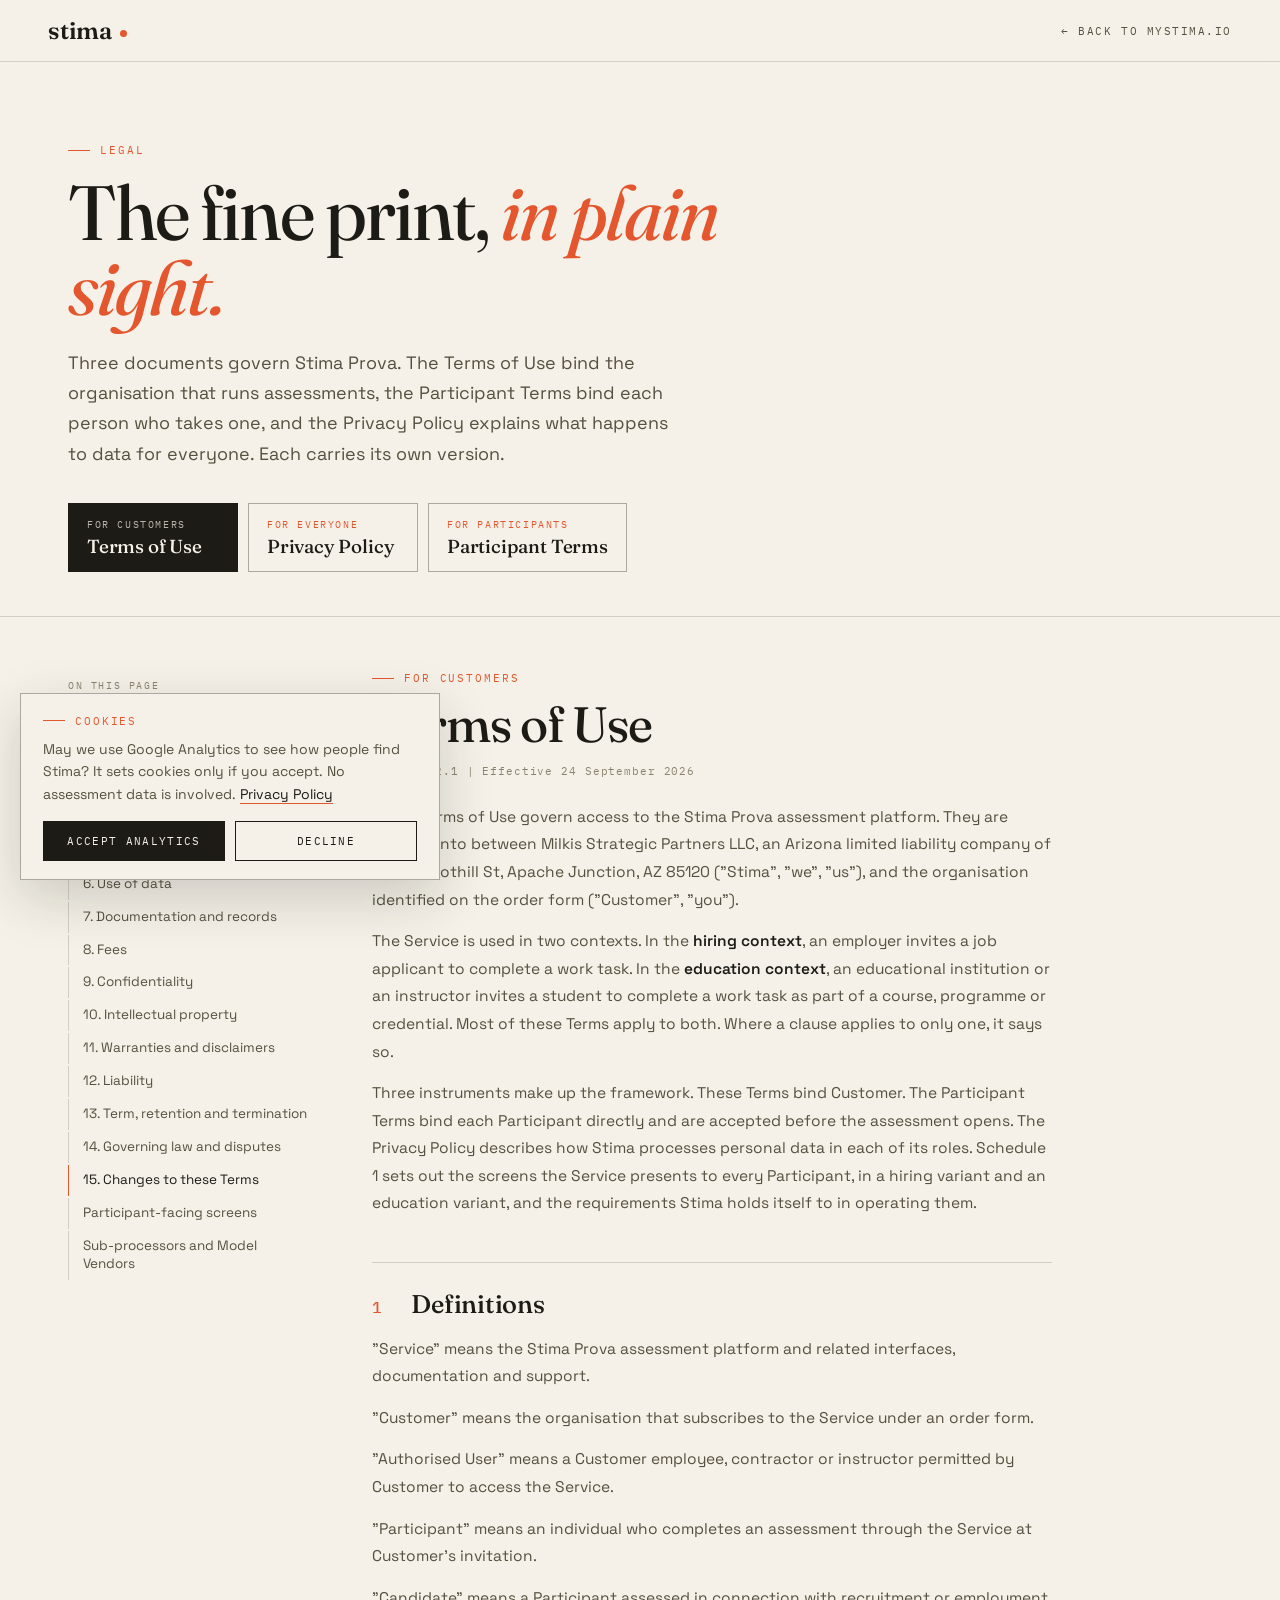
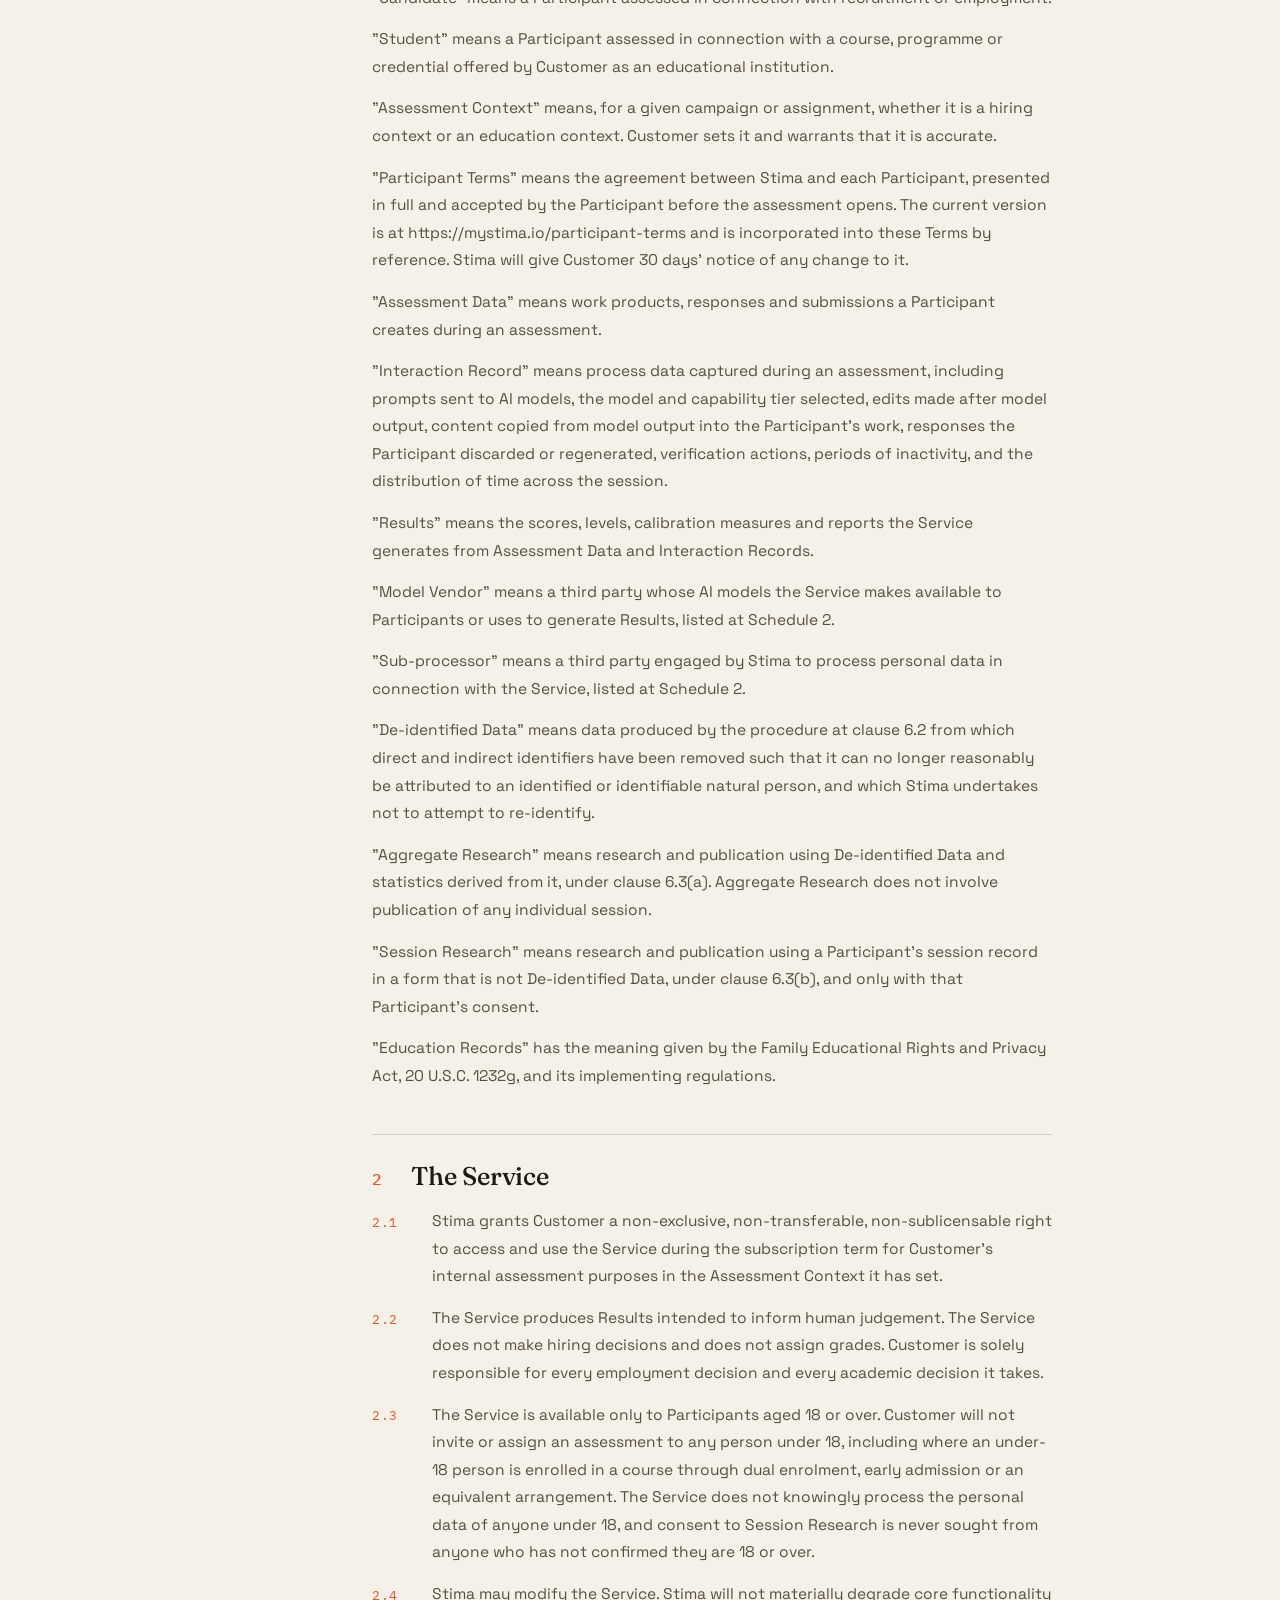
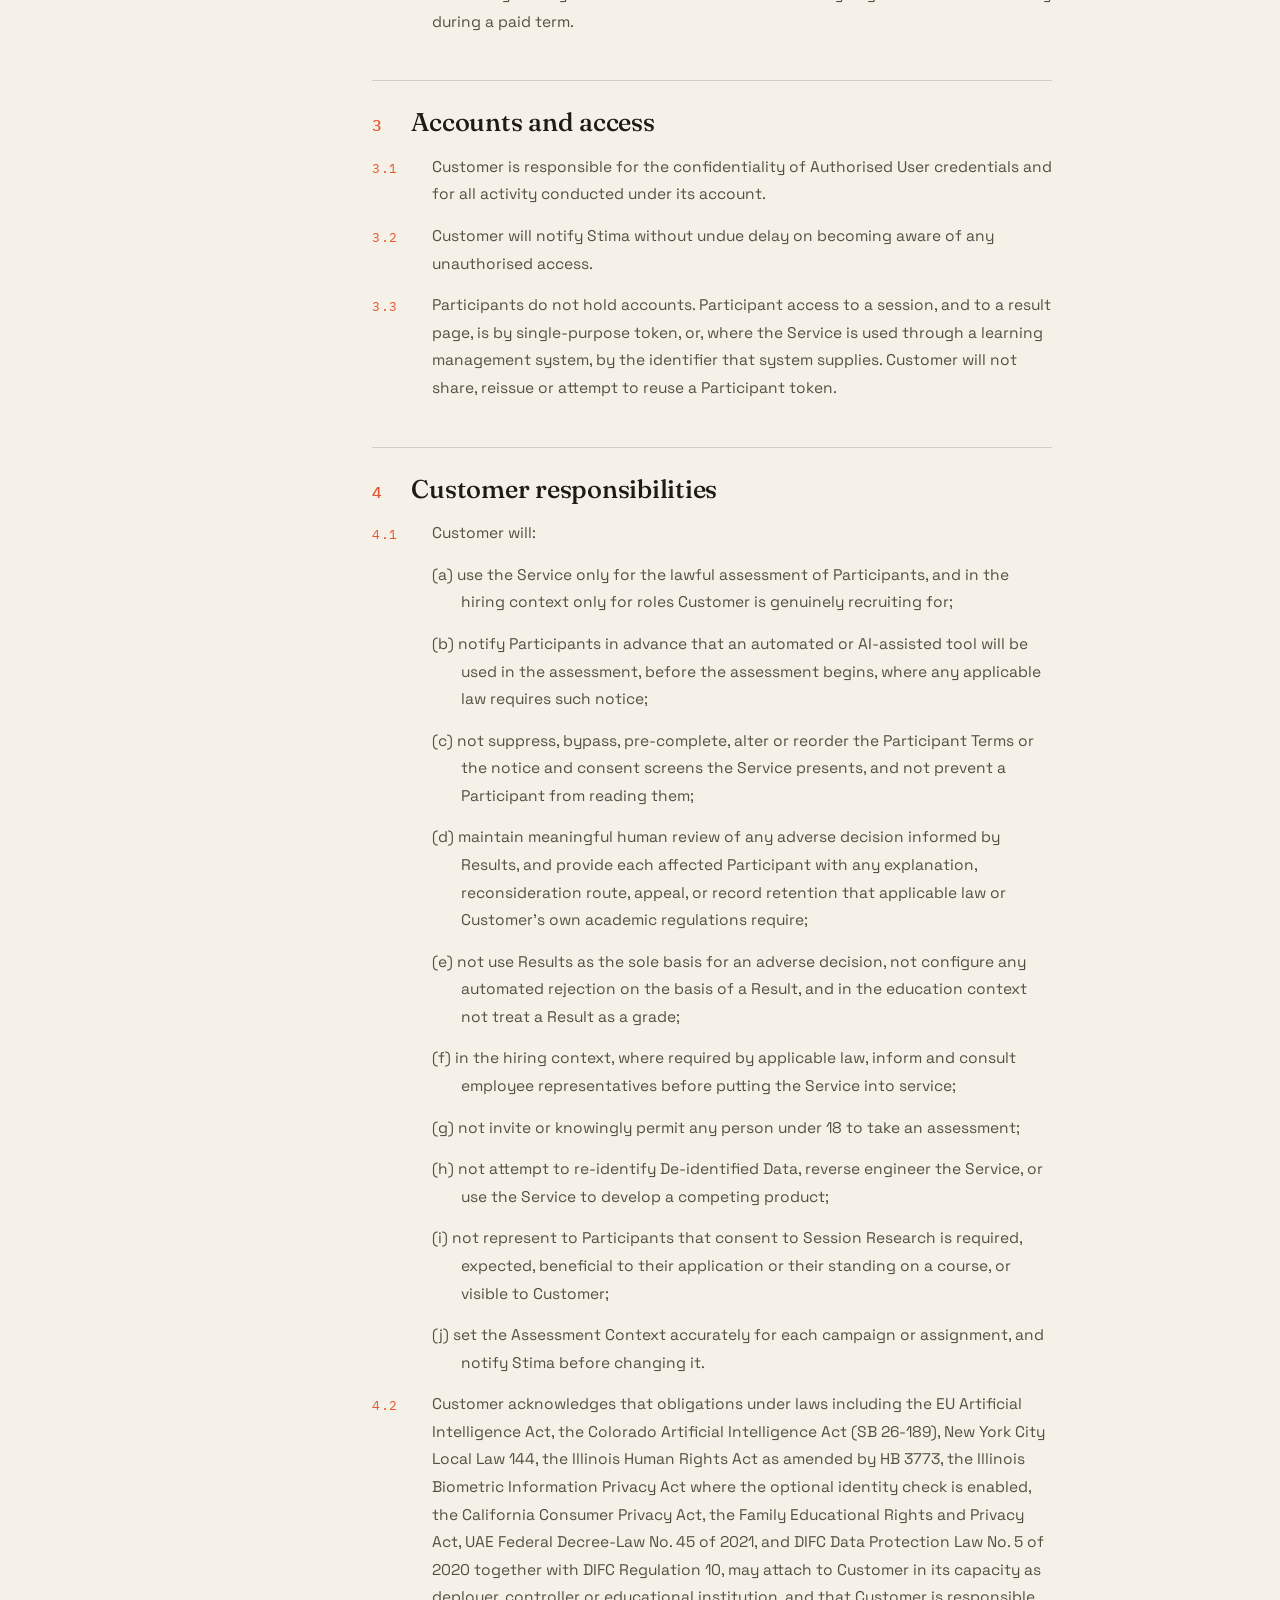
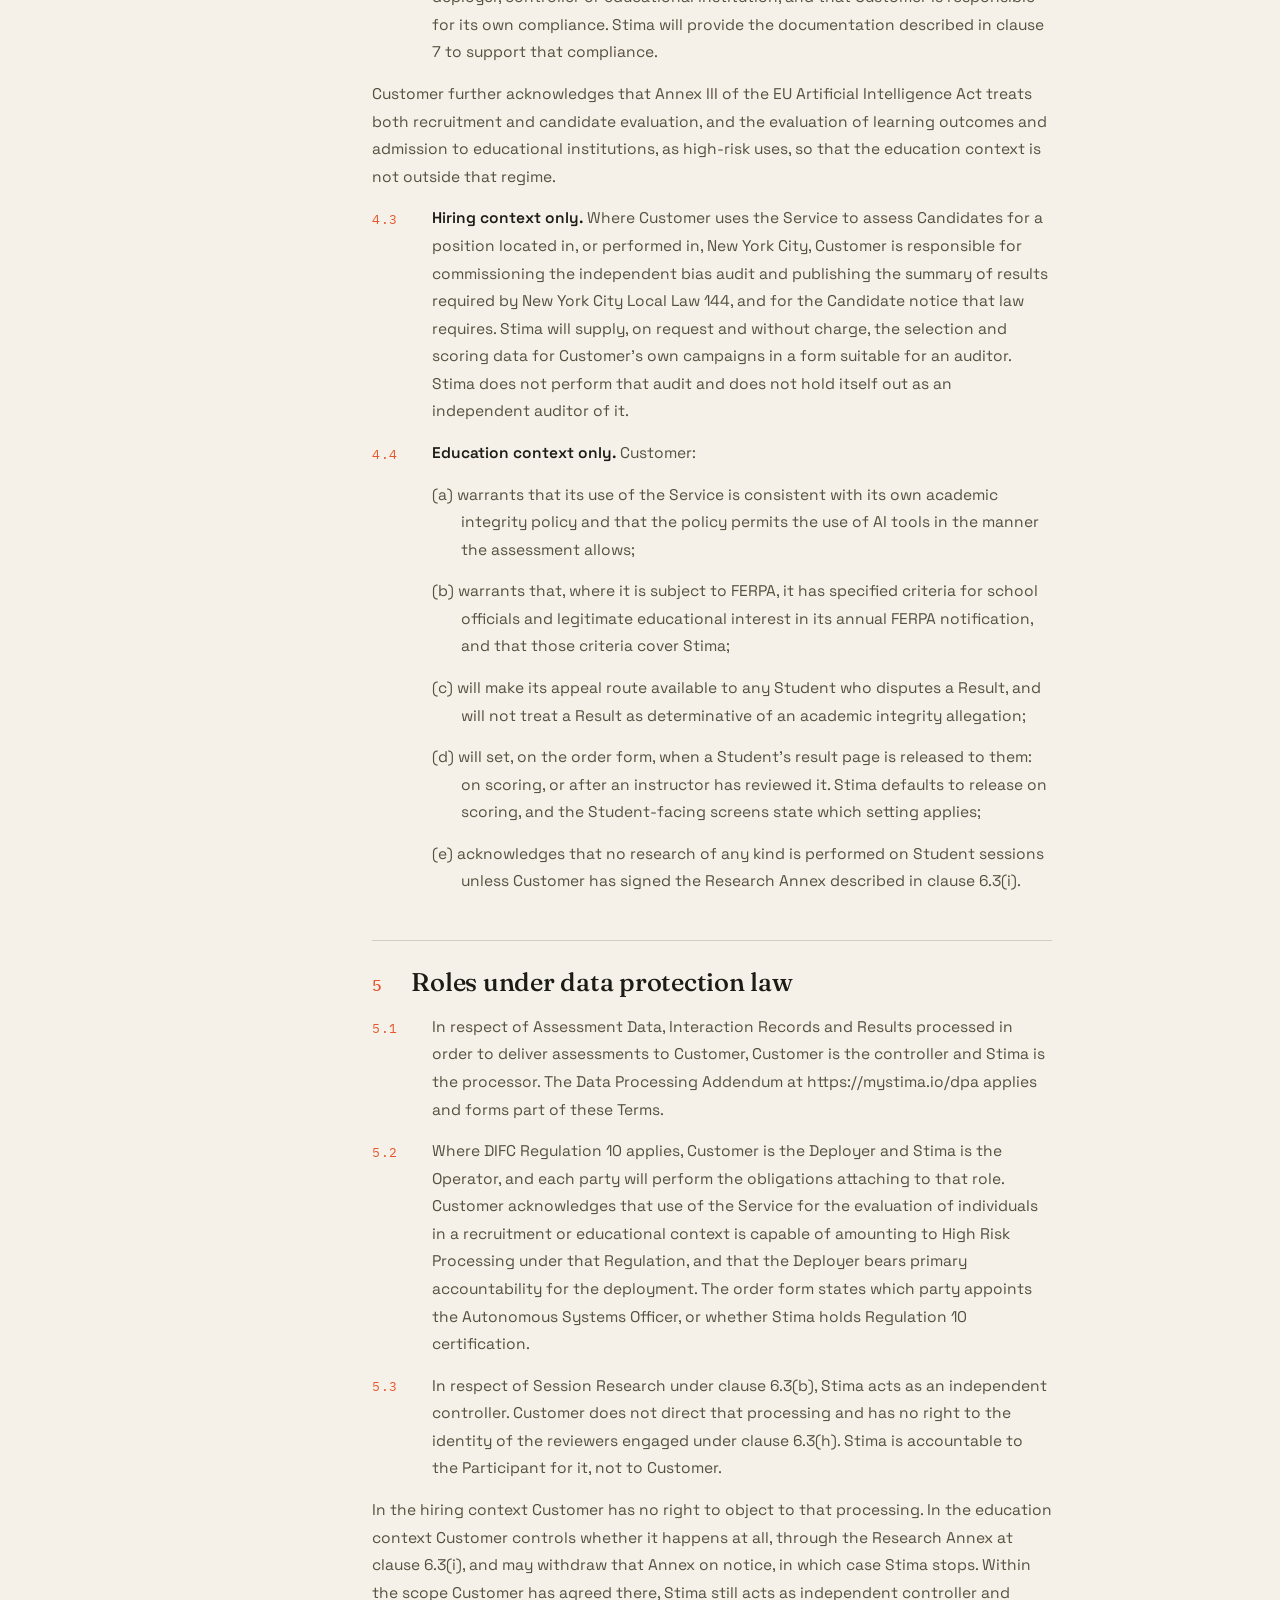
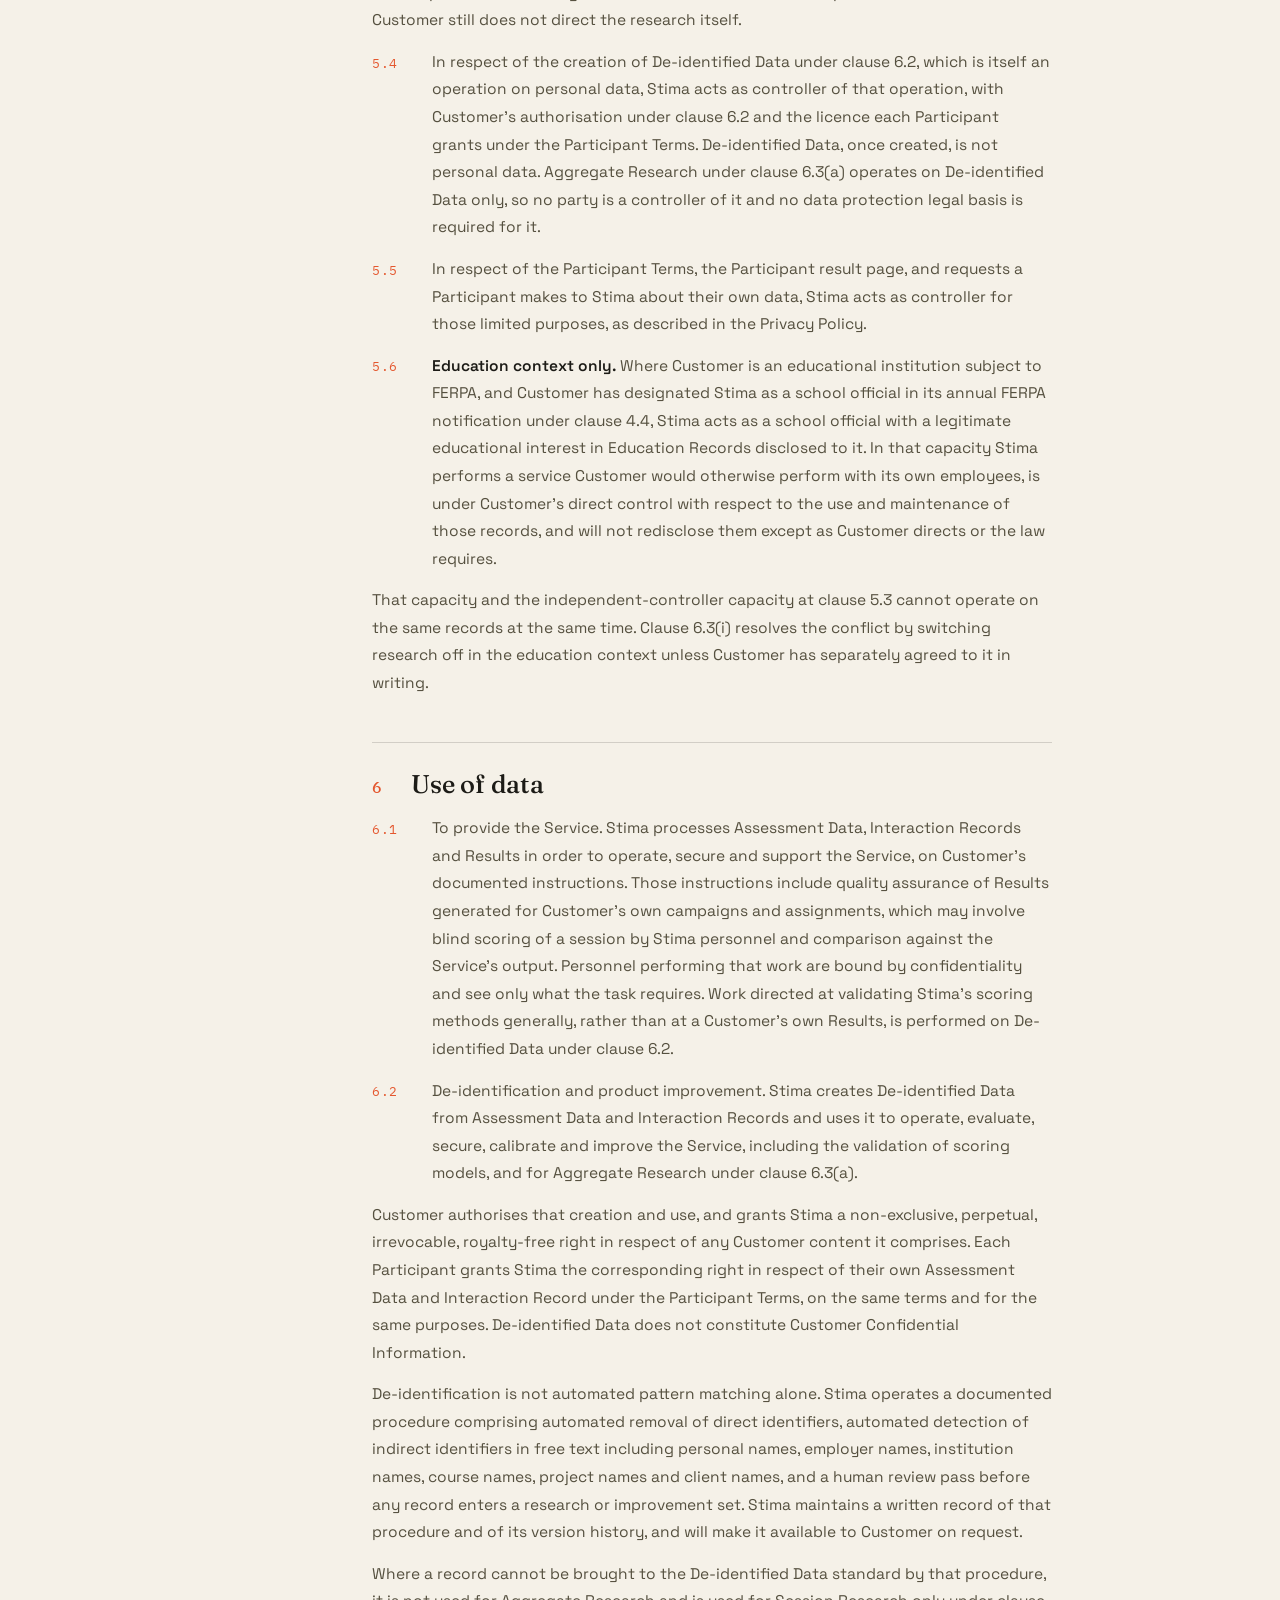
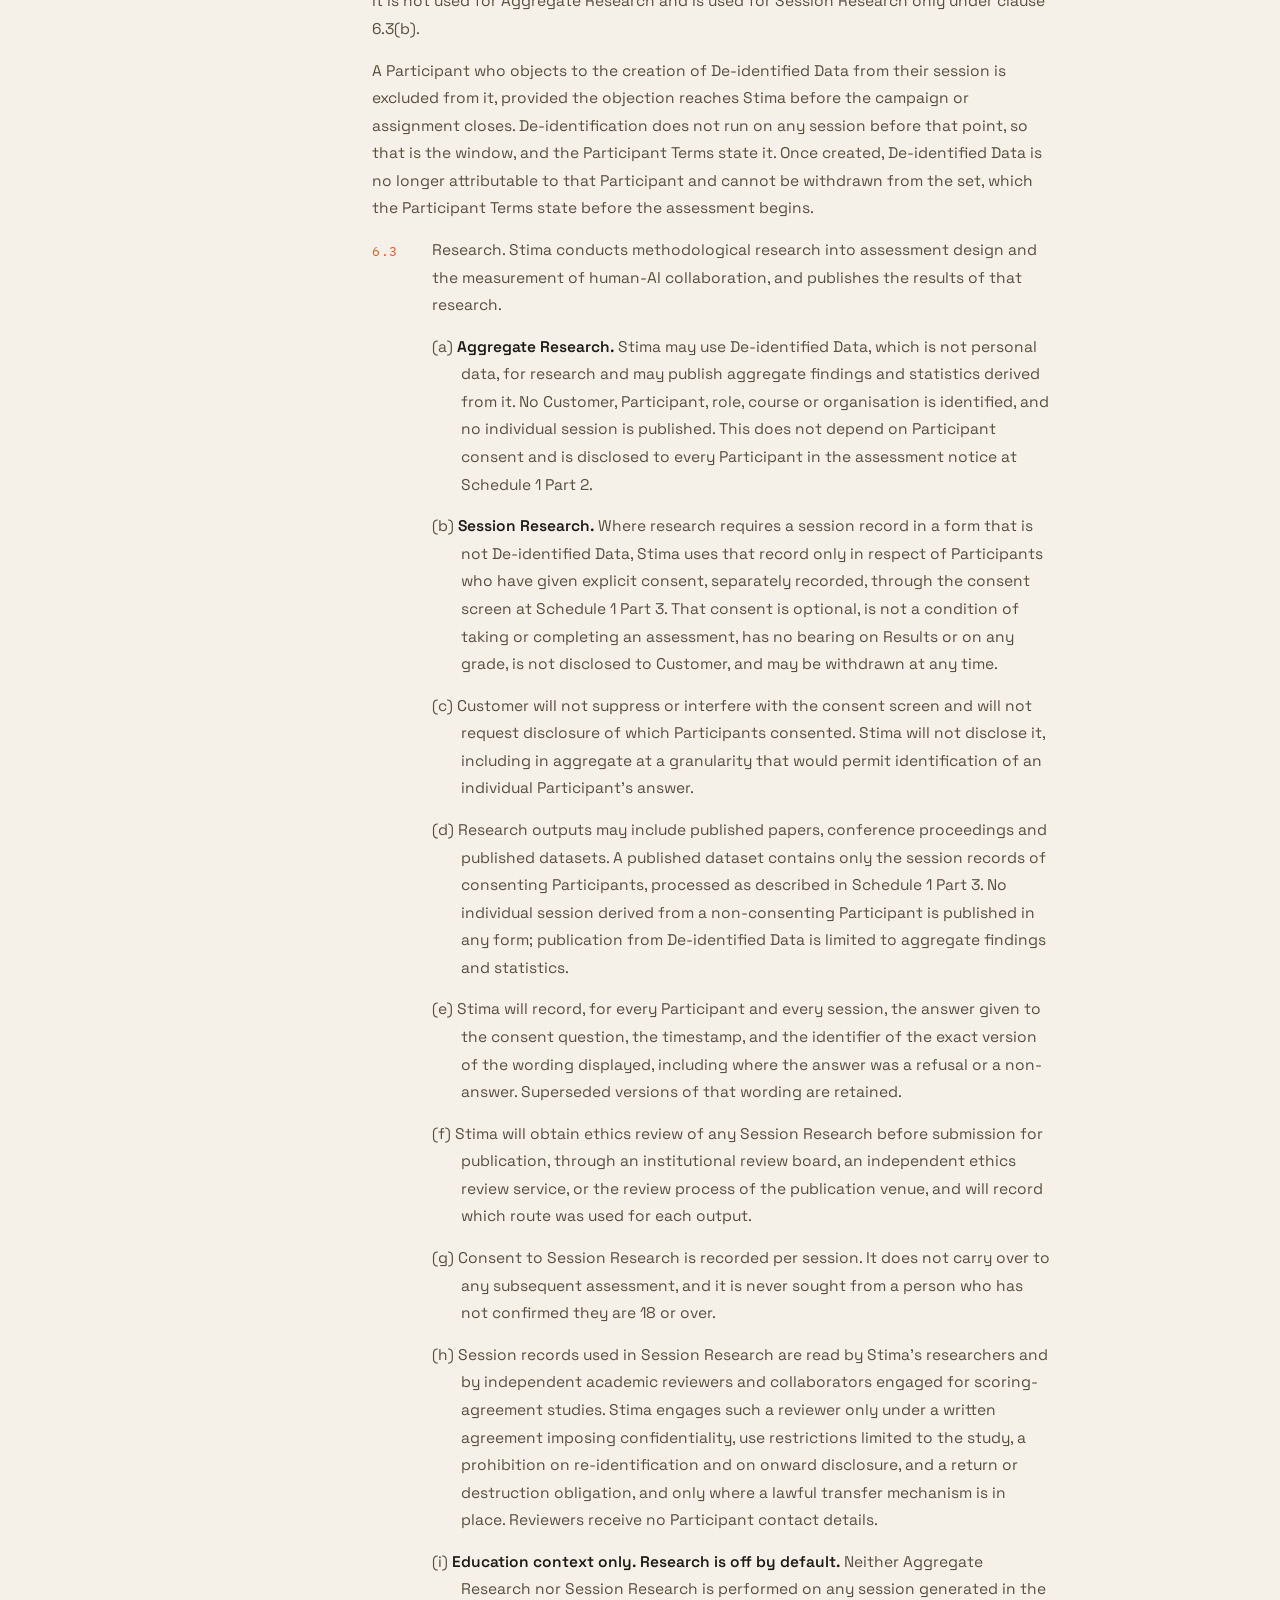
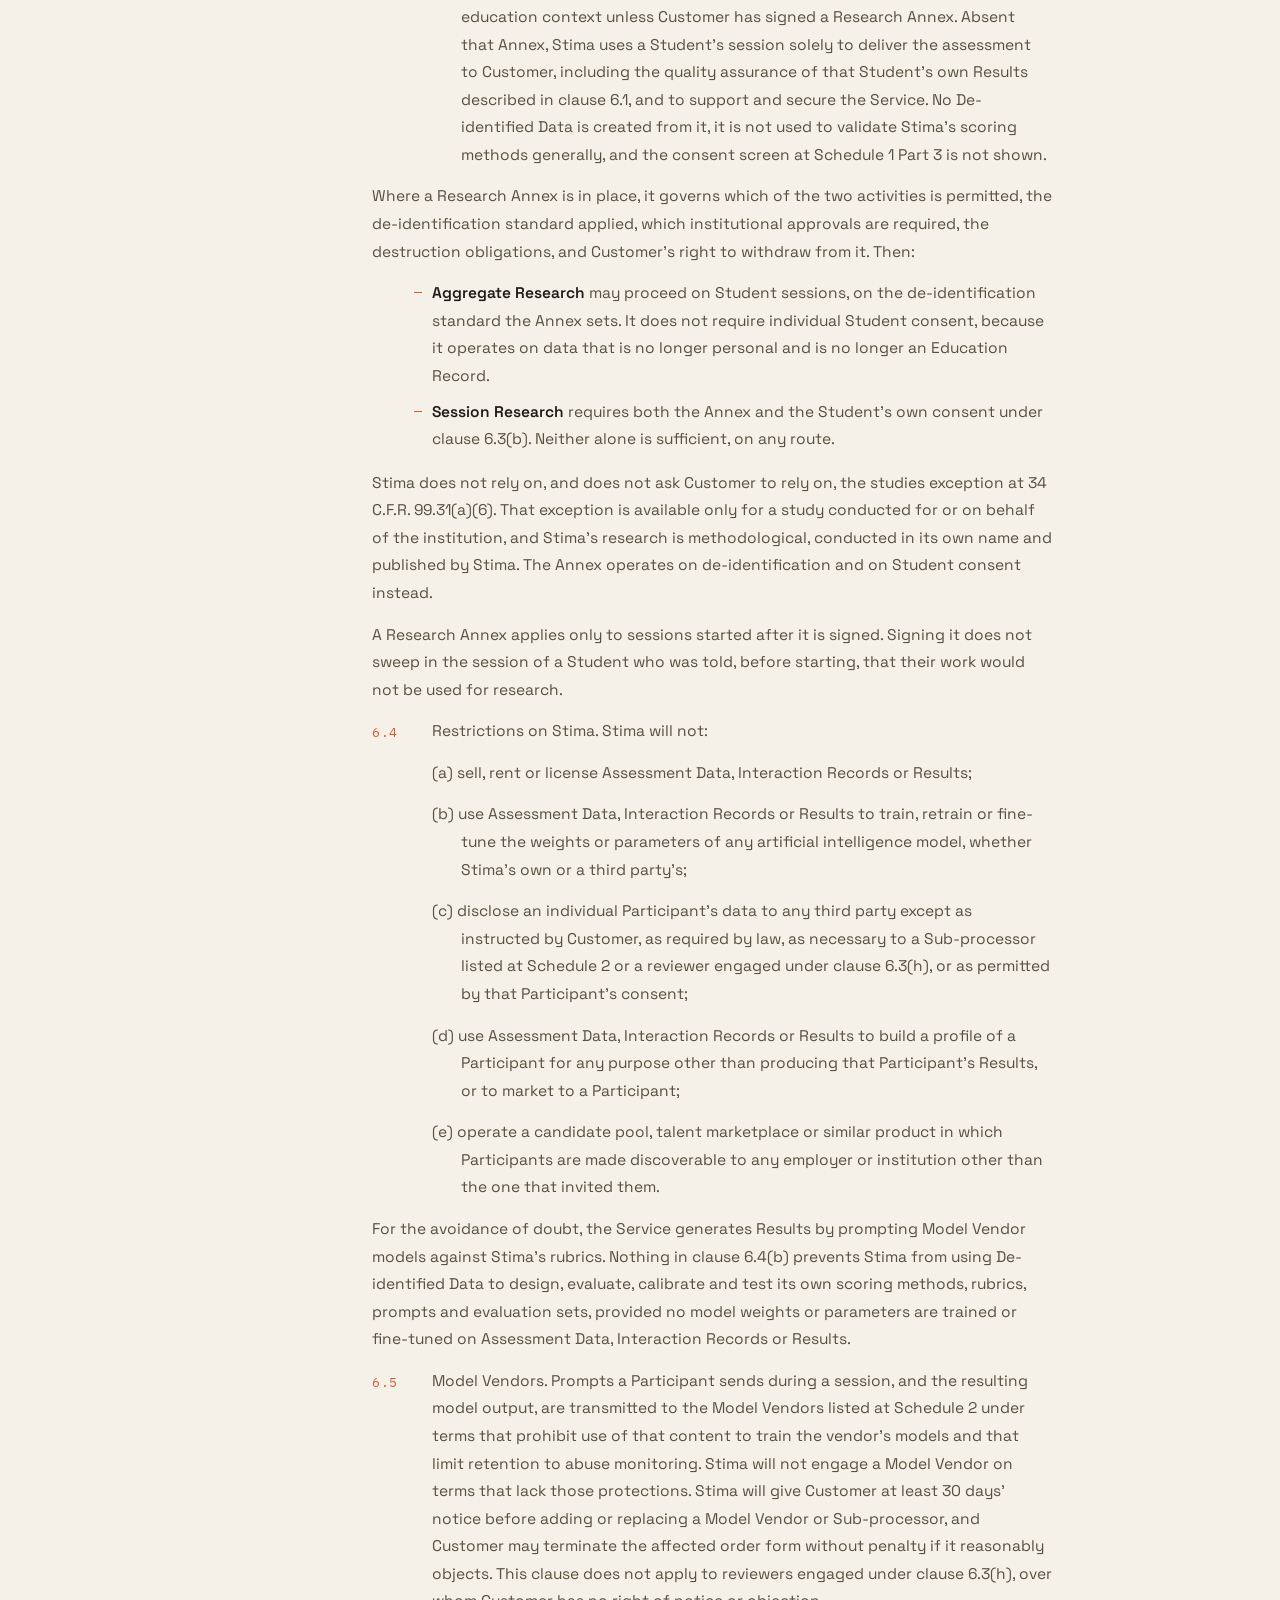
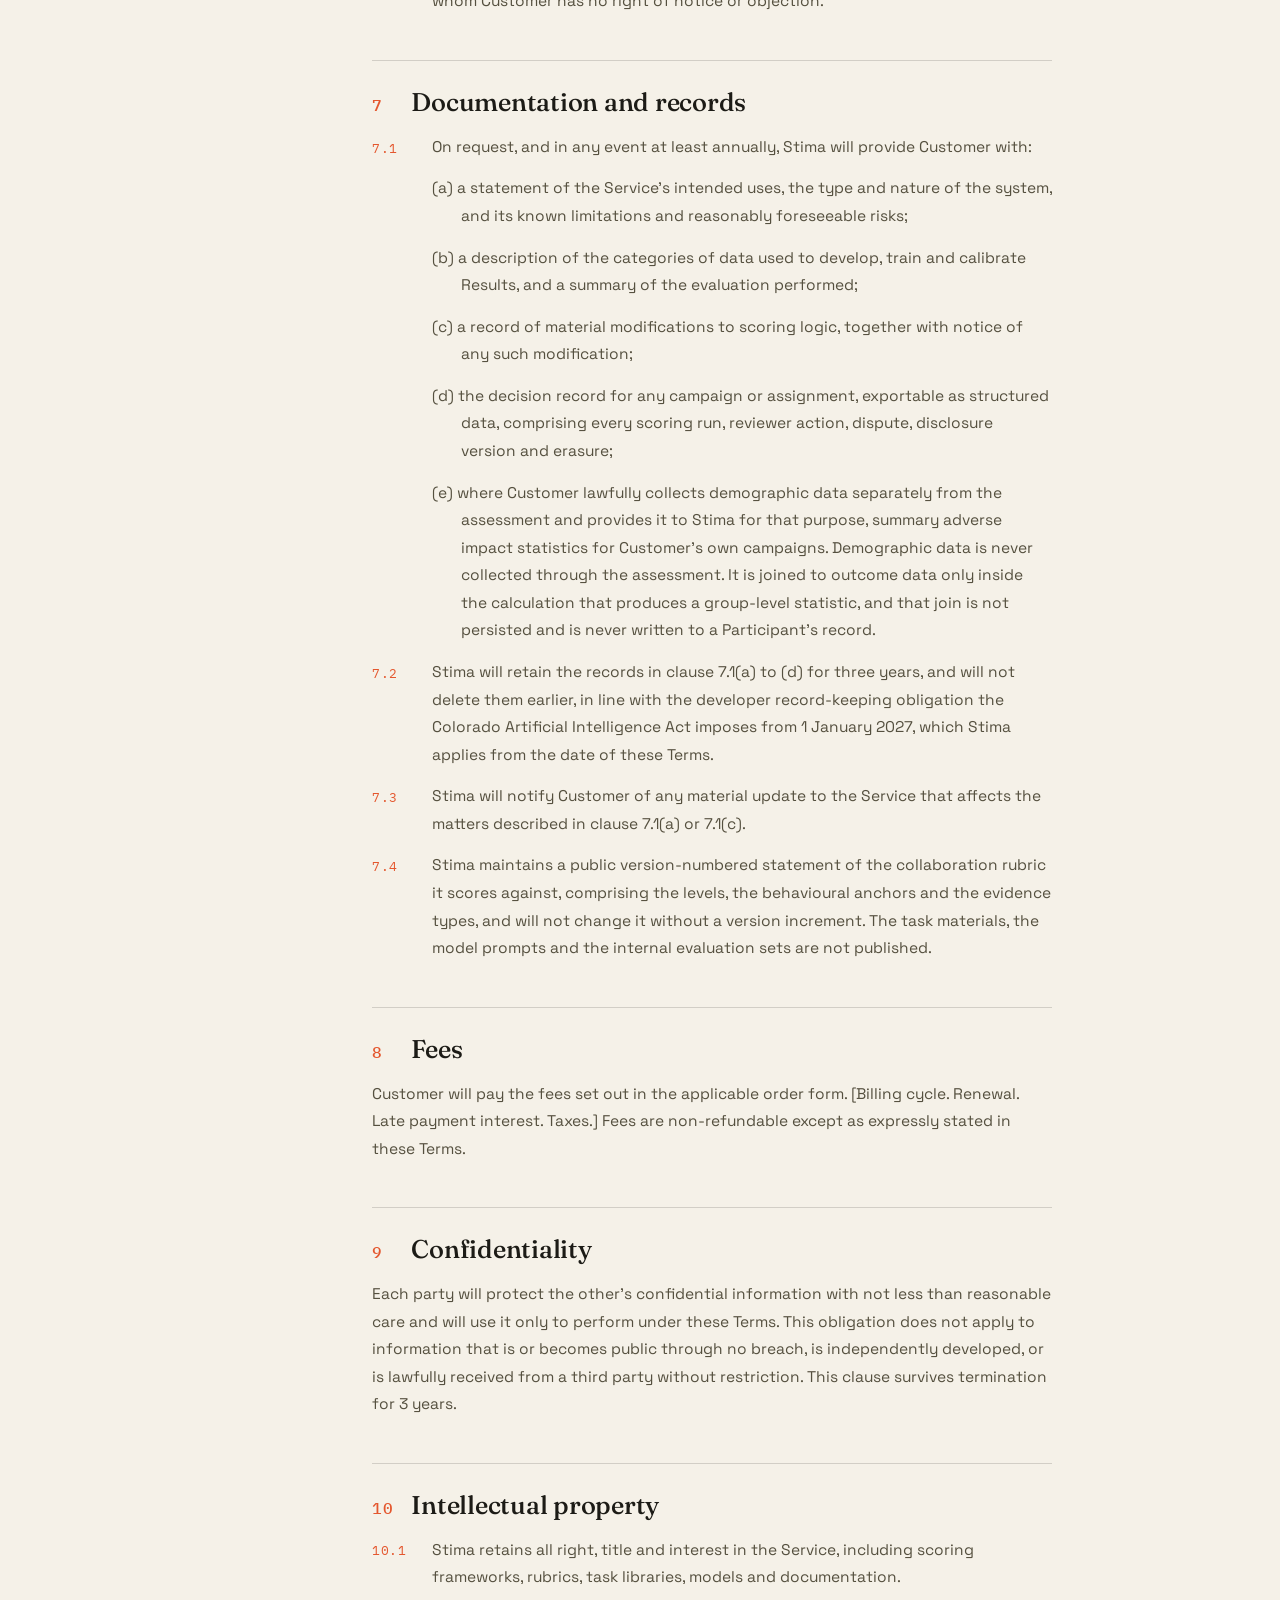
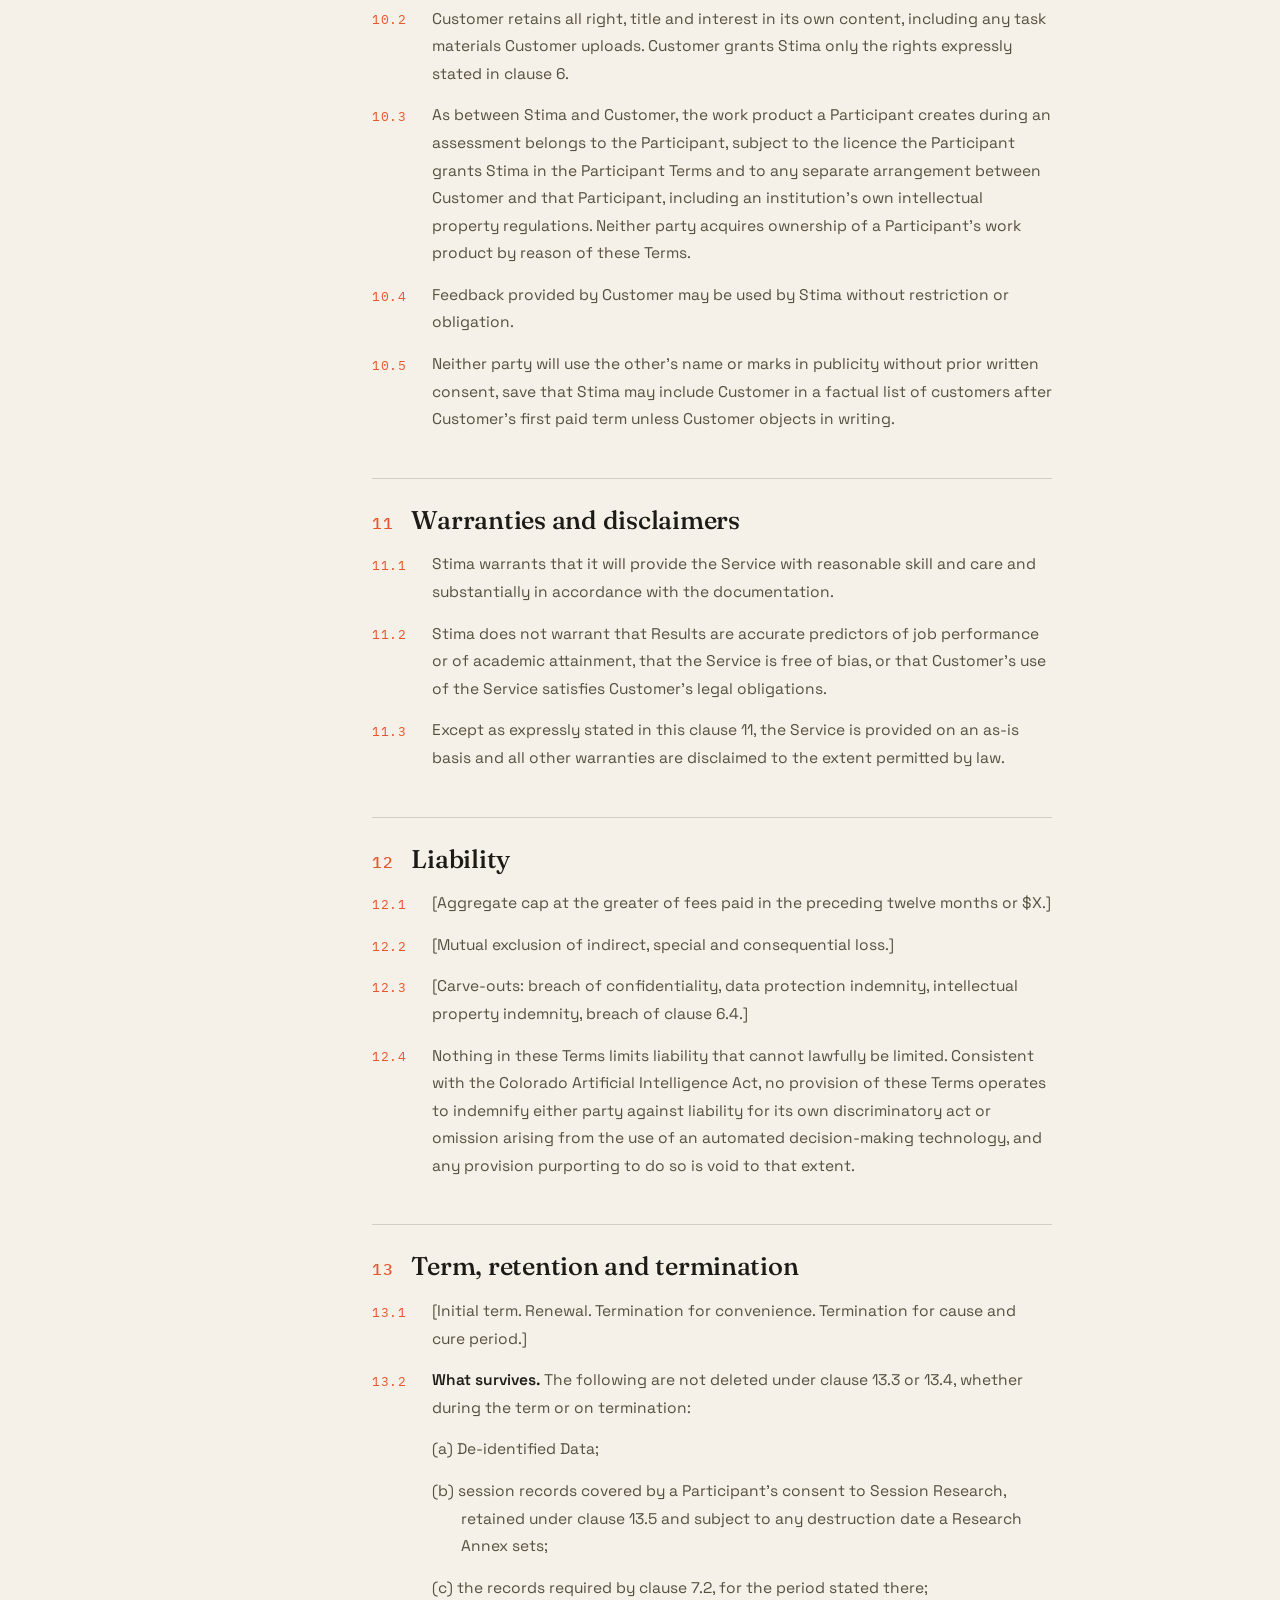
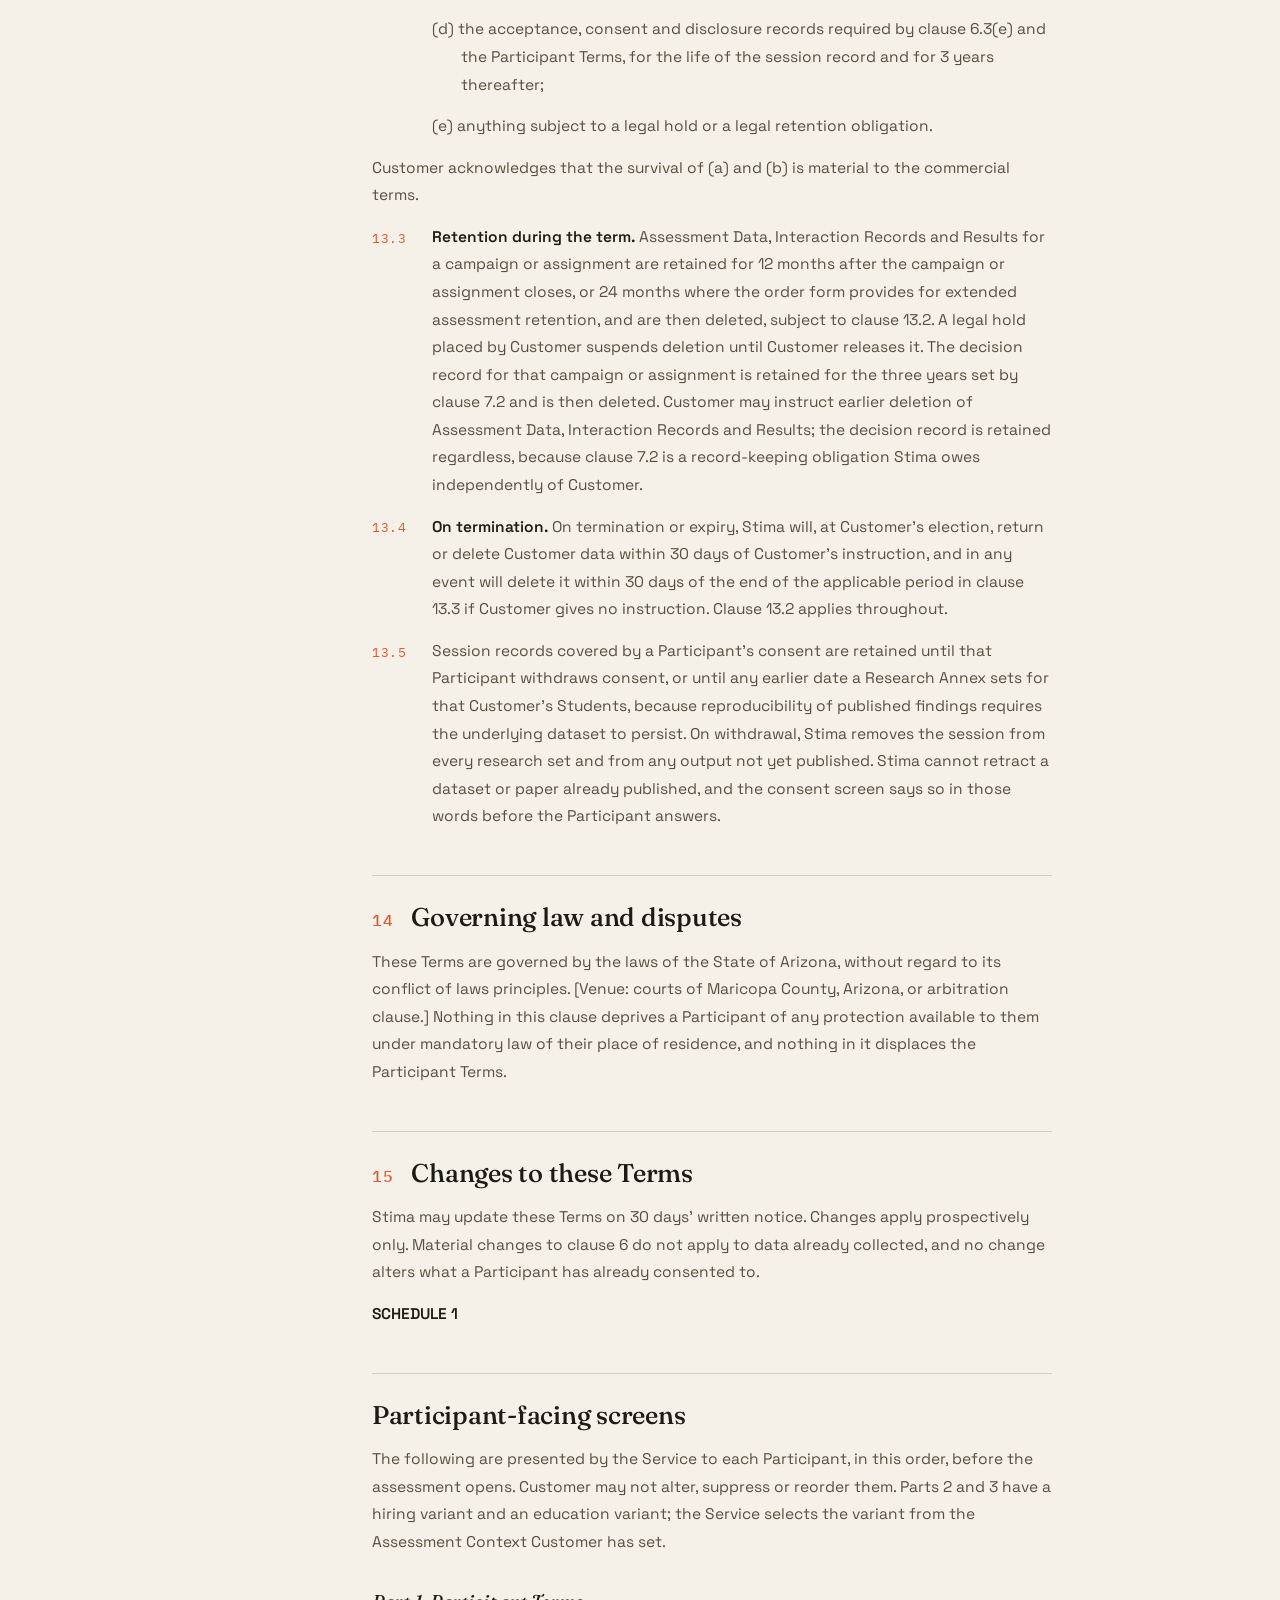
==== commit 8e35ee8c: "Cookie banner: Google Analytics loads only after consent, choice changeable from the footer. Legal d" ====
--- a/terms/index.html
+++ b/terms/index.html
@@ -56,6 +56,7 @@
 .foot a:hover{color:var(--ink);border-bottom-color:var(--accent)}
 </style>
 <link rel="stylesheet" href="/legal.css">
+<script src="/consent.js"></script>
 <script>document.documentElement.classList.add("js")</script>
 </head>
 <body>
@@ -297,9 +298,9 @@
 <h2 id="terms-of-use-sub-processors-and-model-vendors">Sub-processors and Model Vendors</h2>
 <p>Current as at 24 September 2026. Stima gives 30 days' notice of any addition or replacement, and Customer may object. This Schedule does not cover research reviewers, who are engaged under clause 6.3(h) and over whom Customer has no right of notice, objection or disclosure.</p>
 <p><strong>Model Vendors</strong></p>
-<div class="doc-table"><table><thead><tr><th><strong>Vendor</strong></th><th><strong>Purpose</strong></th><th><strong>Processing location</strong></th><th><strong>Training on content sent</strong></th></tr></thead><tbody><tr><td>Anthropic</td><td>Participant workspace chat (two capability tiers); generation of Results with structured output</td><td>[region]</td><td>Prohibited under the contracted terms</td></tr><tr><td>OpenAI</td><td>Participant workspace chat (two capability tiers)</td><td>[region]</td><td>Prohibited under the contracted terms</td></tr></tbody></table></div>
+<div class="doc-table"><table><thead><tr><th><strong>Vendor</strong></th><th><strong>Purpose</strong></th><th><strong>Processing location</strong></th><th><strong>Training on content sent</strong></th></tr></thead><tbody><tr><td>Anthropic</td><td>Participant workspace chat (two capability tiers); generation of Results with structured output</td><td>United States</td><td>Prohibited under the contracted terms</td></tr><tr><td>OpenAI</td><td>Participant workspace chat (two capability tiers)</td><td>United States</td><td>Prohibited under the contracted terms</td></tr></tbody></table></div>
 <p><strong>Sub-processors</strong></p>
-<div class="doc-table"><table><thead><tr><th><strong>Sub-processor</strong></th><th><strong>Purpose</strong></th><th><strong>Processing location</strong></th></tr></thead><tbody><tr><td>[Hosting provider]</td><td>Application and database hosting</td><td>EU</td></tr><tr><td>[Email provider]</td><td>Transactional email from mystima.io</td><td>[region]</td></tr><tr><td>[Identity provider]</td><td>Optional identity verification, per campaign</td><td>[region]</td></tr><tr><td>[Analytics provider]</td><td>Website analytics on mystima.io, consent-based. No assessment data.</td><td>[region]</td></tr></tbody></table></div>
+<div class="doc-table"><table><thead><tr><th><strong>Sub-processor</strong></th><th><strong>Purpose</strong></th><th><strong>Processing location</strong></th></tr></thead><tbody><tr><td>Scalaxy B.V.</td><td>Application and database hosting</td><td>EU</td></tr><tr><td>Scaleway SAS</td><td>Transactional email from mystima.io</td><td>France (EU)</td></tr><tr><td>Sonavera (when enabled for a campaign)</td><td>Optional identity verification, per campaign</td><td>To be confirmed before first use</td></tr><tr><td>Google LLC (Google Analytics 4)</td><td>Website analytics on mystima.io, consent-based. No assessment data.</td><td>United States</td></tr><tr><td>Stripe, Inc.</td><td>Payments and billing for customer accounts</td><td>United States</td></tr><tr><td>Microsoft Corporation (Microsoft 365)</td><td>Email for mystima.io addresses, including privacy and data requests</td><td>United States</td></tr></tbody></table></div>
 <p><strong>Customer systems</strong></p>
 <p>Where Customer runs the Service through a learning management system, that system supplies the Participant identifier and receives the Result for its gradebook. It is Customer's own system, not a Stima Sub-processor, and Customer is the controller of what it holds. The Participant's answer to the consent question is never written to it.</p>
 <p><strong>Identity verification</strong></p>
@@ -381,7 +382,7 @@
 <p>We also set cookies. Strictly necessary cookies are set without asking, as the law allows. Analytics cookies are set only if you agree through the banner, and you can withdraw that at any time.</p>
 <p>If you sign up for a trial or a waitlist, or send us a message, we hold what you gave us in order to reply and, where you agreed, to send you product email. Every marketing email has an unsubscribe link that works.</p>
 <p>Your rights are the same as those in section 2.5, and you write to the same address.</p>
-<p>[Cookie table to be inserted: name, purpose, duration, first or third party.]</p>
+<div class="doc-table"><table><thead><tr><th>Name</th><th>Purpose</th><th>Duration</th><th>First or third party</th></tr></thead><tbody><tr><td>stima_session</td><td>Keeps a customer user signed in to Stima Prova. Strictly necessary.</td><td>7 days</td><td>First party</td></tr><tr><td>stima-consent (browser storage)</td><td>Remembers your choice in the cookie banner. Strictly necessary.</td><td>Until you change the choice or clear site data</td><td>First party</td></tr><tr><td>_ga</td><td>Google Analytics: tells visits from different browsers apart. Set only if you accept analytics.</td><td>2 years</td><td>First party, set by Google Analytics</td></tr><tr><td>_ga_CBQTM9PBQE</td><td>Google Analytics: keeps the state of a visit. Set only if you accept analytics.</td><td>2 years</td><td>First party, set by Google Analytics</td></tr></tbody></table></div>
 <h2 id="privacy-5-research"><span class="h-no">5</span>Research</h2>
 <p>If you consented to research, or you are deciding whether to, this is the part that binds us.</p>
 <h3 id="privacy-5-1-what-we-research-and-why">5.1 What we research and why</h3>
@@ -414,7 +415,7 @@
 <p>Every vendor is engaged under terms that prohibit using the content for training their models and that limit retention to abuse monitoring. We will not engage a vendor on terms that lack those protections.</p>
 <p>Generating a score by prompting a model is not the same as training a model. No model's weights or parameters are trained or fine-tuned on participant data, by us or by our vendors. We do use de-identified data to design and test our own rubrics, prompts and evaluation sets, which is a different operation and does not change any model.</p>
 <h2 id="privacy-7-sub-processors-and-vendors"><span class="h-no">7</span>Sub-processors and vendors</h2>
-<div class="doc-table"><table><thead><tr><th><strong>Recipient</strong></th><th><strong>Purpose</strong></th><th><strong>Location</strong></th></tr></thead><tbody><tr><td>Anthropic</td><td>Participant workspace chat; generation of results</td><td>[region]</td></tr><tr><td>OpenAI</td><td>Participant workspace chat</td><td>[region]</td></tr><tr><td>[Hosting provider]</td><td>Application and database hosting</td><td>EU</td></tr><tr><td>[Email provider]</td><td>Transactional email from mystima.io</td><td>[region]</td></tr><tr><td>[Identity provider]</td><td>Optional identity verification</td><td>[region]</td></tr><tr><td>[Analytics provider]</td><td>Website analytics on mystima.io, consent-based. No assessment data.</td><td>[region]</td></tr></tbody></table></div>
+<div class="doc-table"><table><thead><tr><th><strong>Recipient</strong></th><th><strong>Purpose</strong></th><th><strong>Location</strong></th></tr></thead><tbody><tr><td>Anthropic</td><td>Participant workspace chat; generation of results</td><td>United States</td></tr><tr><td>OpenAI</td><td>Participant workspace chat</td><td>United States</td></tr><tr><td>Scalaxy B.V.</td><td>Application and database hosting</td><td>EU</td></tr><tr><td>Scaleway SAS</td><td>Transactional email from mystima.io</td><td>France (EU)</td></tr><tr><td>Sonavera (when enabled for a campaign)</td><td>Optional identity verification</td><td>To be confirmed before first use</td></tr><tr><td>Google LLC (Google Analytics 4)</td><td>Website analytics on mystima.io, consent-based. No assessment data.</td><td>United States</td></tr><tr><td>Stripe, Inc.</td><td>Payments and billing for customer accounts</td><td>United States</td></tr><tr><td>Microsoft Corporation (Microsoft 365)</td><td>Email for mystima.io addresses, including privacy and data requests</td><td>United States</td></tr></tbody></table></div>
 <p>Customers receive at least 30 days' notice of any addition or replacement to this table and may object.</p>
 <p>Where your institution runs the platform through its own learning management system, that system supplies your identifier and receives your score for its gradebook. It is your institution's system rather than one of ours, so it is not in the table above and your institution controls what it holds. Your answer to the research question is never written to it.</p>
 <p>Independent academic reviewers are not in this table and are not sub-processors. They receive consented session records only, under the agreements described in section 5.4, and they act under our direction as independent controller, not the customer's. A customer has no right of notice or objection over them and no right to their identities, because the research is not the customer's processing.</p>
@@ -561,7 +562,7 @@
 <footer>
   <div class="wrap foot">
     <span>© 2026 Stima · Milkis Strategic Partners LLC</span>
-    <span><a href="/">mystima.io</a> · <a href="#terms-of-use">Terms of Use</a> · <a href="#privacy">Privacy</a> · <a href="#participant-terms">Participant Terms</a></span>
+    <span><a href="/">mystima.io</a> · <a href="#terms-of-use">Terms of Use</a> · <a href="#privacy">Privacy</a> · <a href="#participant-terms">Participant Terms</a> · <a href="#" data-cookie-settings>Cookie settings</a></span>
   </div>
 </footer>
 
@@ -593,7 +594,7 @@
       show(t.dataset.doc);
     });
   });
-  document.querySelectorAll(".foot a[href^='#']").forEach(function(a){
+  document.querySelectorAll(".foot a[href^='#']:not([data-cookie-settings])").forEach(function(a){
     a.addEventListener("click", function(e){
       e.preventDefault(); var k=a.getAttribute("href").slice(1);
       history.replaceState(null, "", "#"+k); show(k); window.scrollTo({top:0});
--- a/legal.css
+++ b/legal.css
@@ -112,3 +112,27 @@
 @media (prefers-reduced-motion: reduce){
   .lgp-card,.lgp-backdrop,.lg-tab,.lgp-x{transition:none}
 }
+
+/* ---------- cookie banner ---------- */
+.ck{
+  position:fixed;left:20px;bottom:20px;z-index:390;width:min(420px,calc(100% - 40px));
+  padding:20px 22px 18px;background:var(--paper);color:var(--ink);border:1px solid var(--line-strong);
+  box-shadow:0 18px 50px rgba(var(--ink-rgb),.18);
+  transform:translateY(16px);opacity:0;transition:transform .5s var(--ease-out),opacity .35s ease;
+}
+.ck[hidden]{display:none}
+.ck.open{transform:none;opacity:1}
+.ck-text{font-family:var(--sans);font-size:14px;line-height:1.6;color:var(--ink-2);margin:10px 0 16px}
+.ck-text a{color:var(--ink);text-decoration:none;border-bottom:1px solid var(--accent);white-space:nowrap}
+.ck-text a:hover{color:var(--accent)}
+.ck-actions{display:grid;grid-template-columns:1fr 1fr;gap:10px}
+.ck-btn{
+  font-family:var(--mono);font-size:11px;letter-spacing:.12em;text-transform:uppercase;cursor:pointer;
+  padding:12px 10px;border:1px solid var(--ink);background:transparent;color:var(--ink);
+  transition:background .3s,color .3s,border-color .3s;
+}
+.ck-btn:hover{background:var(--ink);color:var(--paper)}
+.ck-yes{background:var(--ink);color:var(--paper)}
+.ck-yes:hover{background:var(--accent);border-color:var(--accent)}
+@media(max-width:520px){.ck{left:12px;right:12px;bottom:12px;width:auto;padding:18px 18px 16px}}
+@media (prefers-reduced-motion: reduce){.ck{transition:none}}
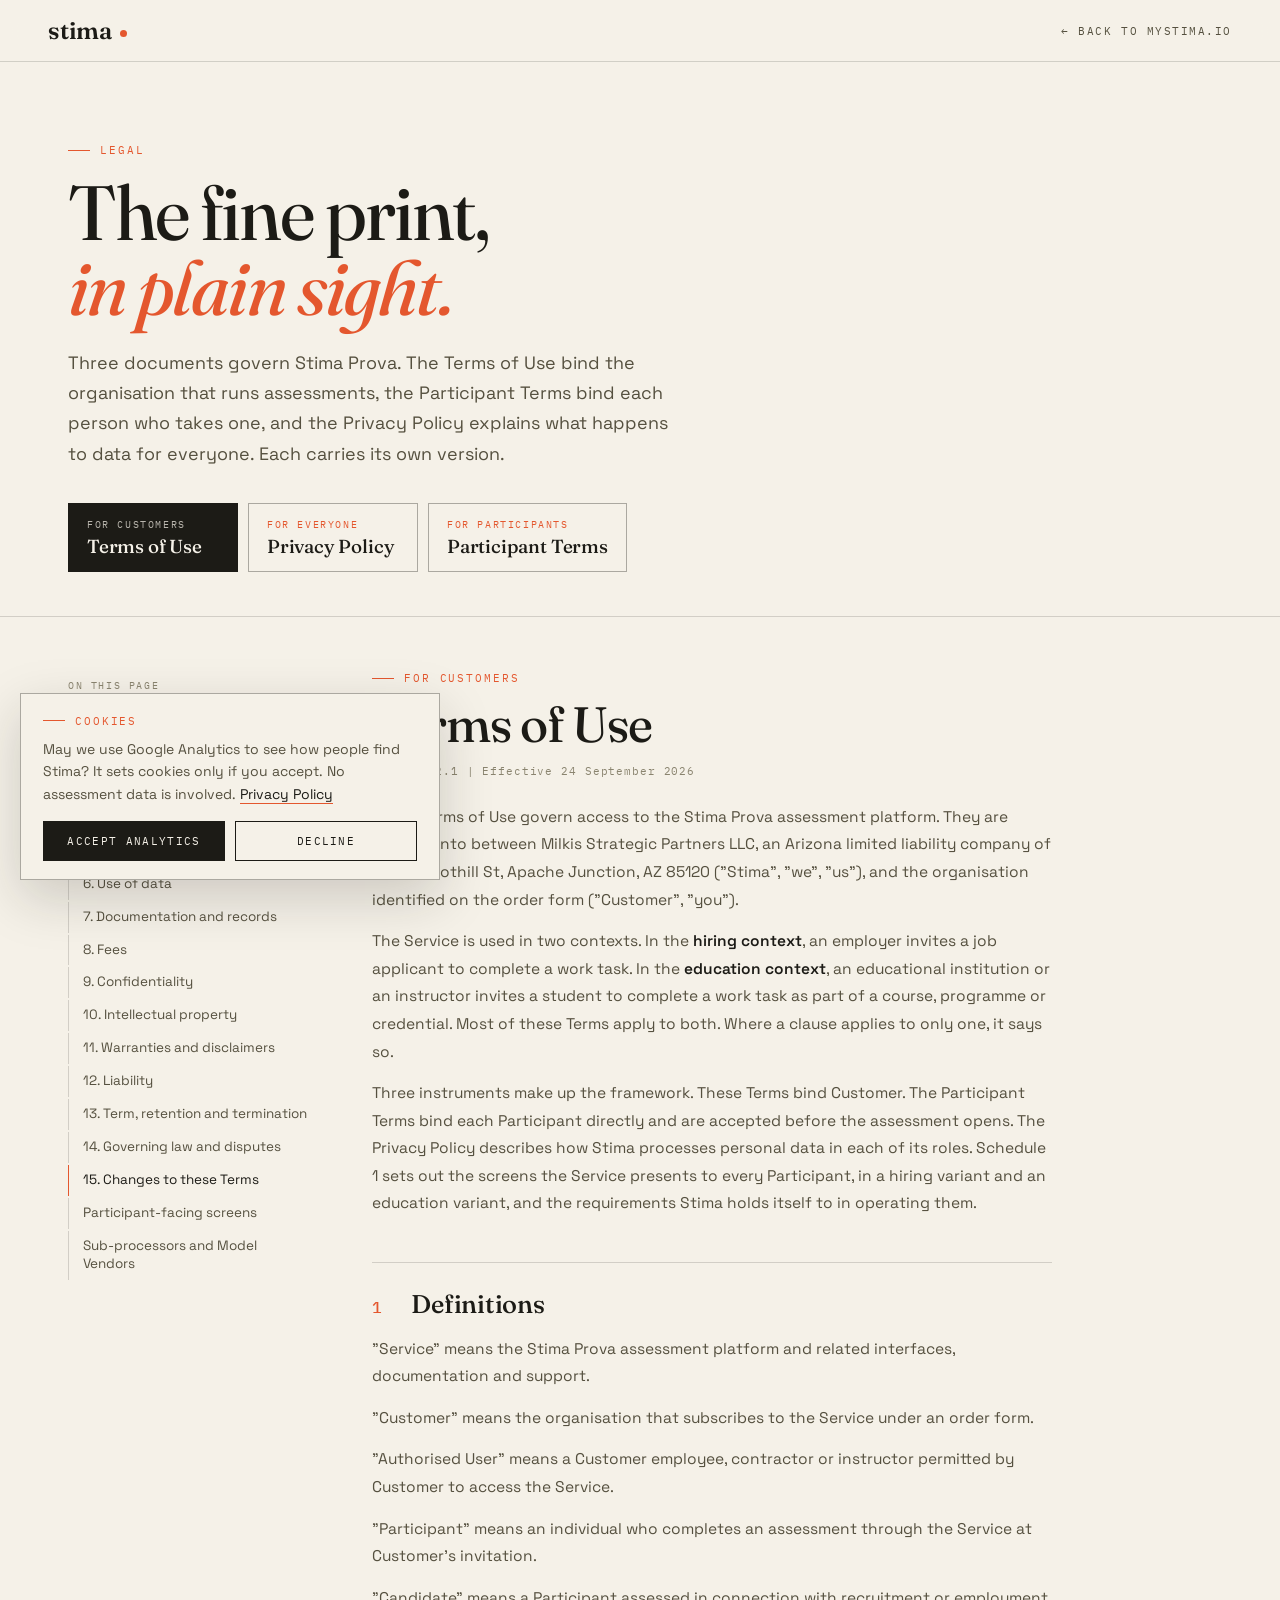
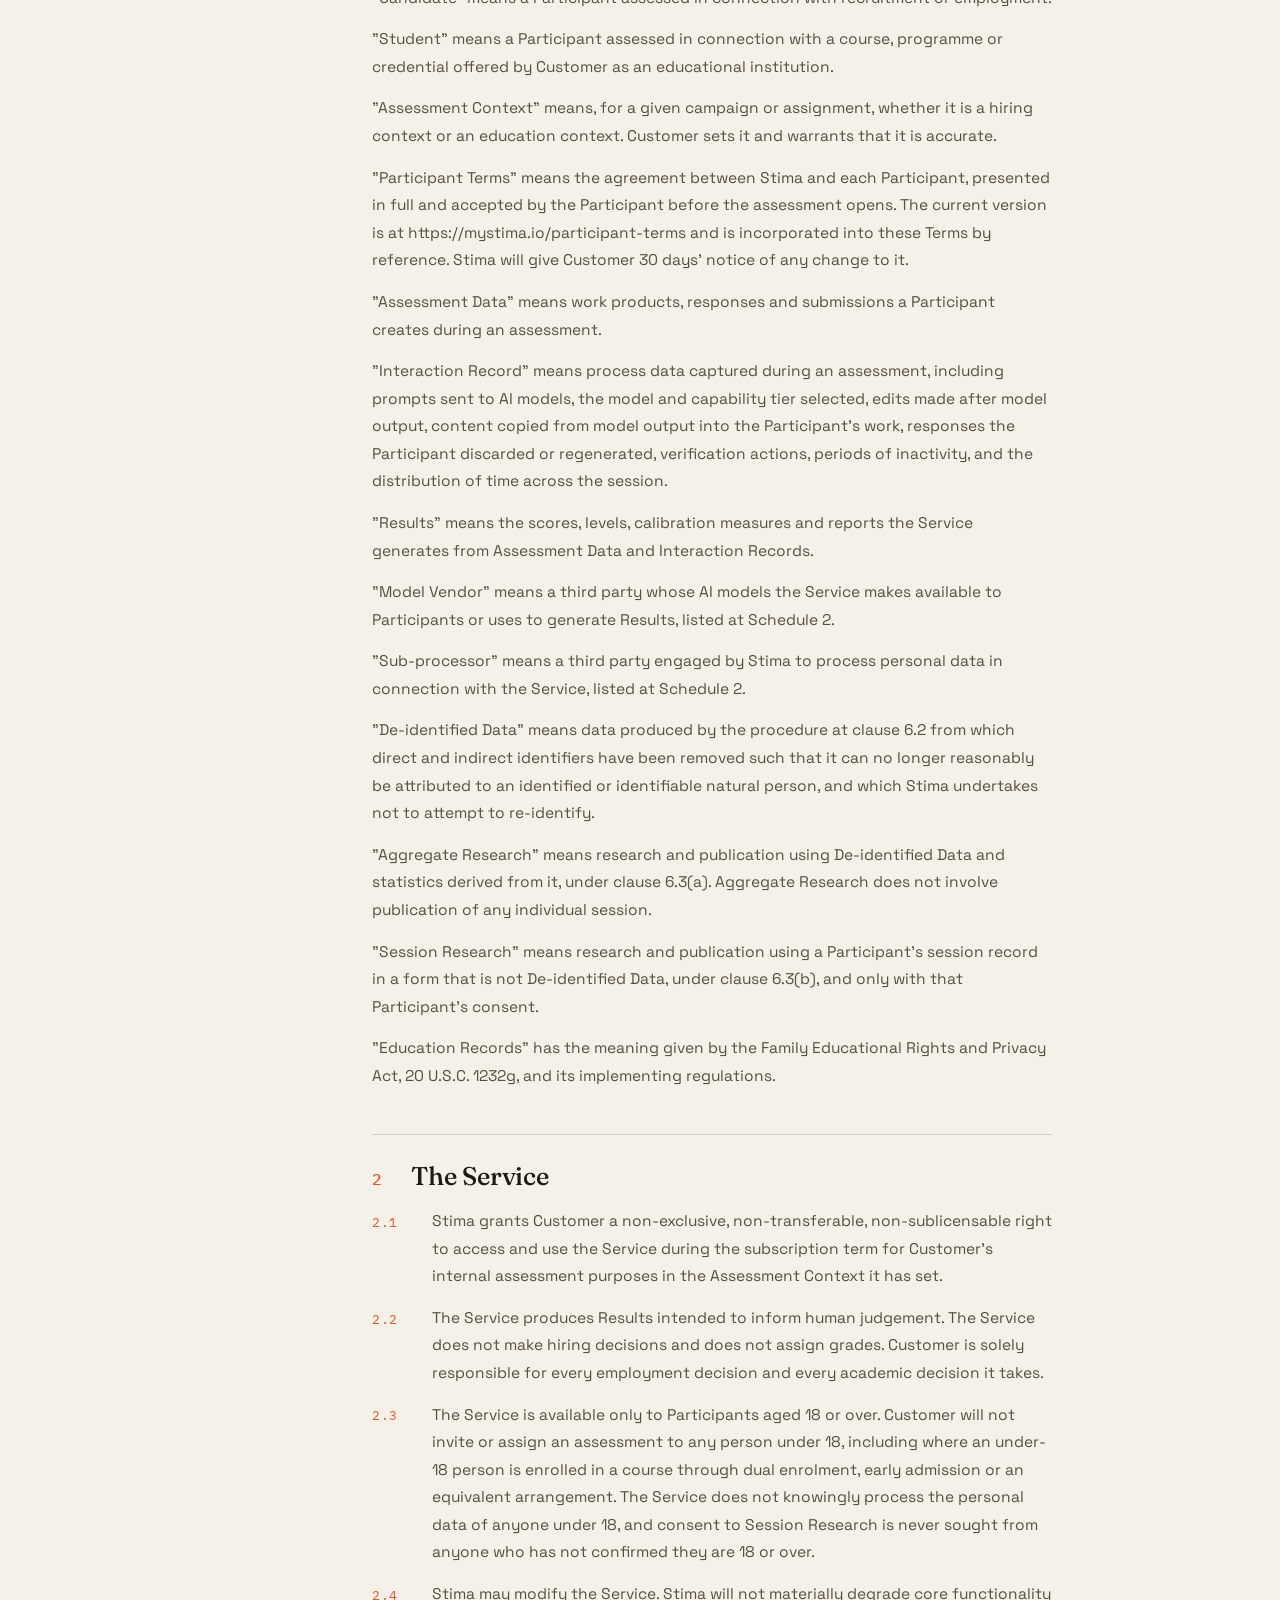
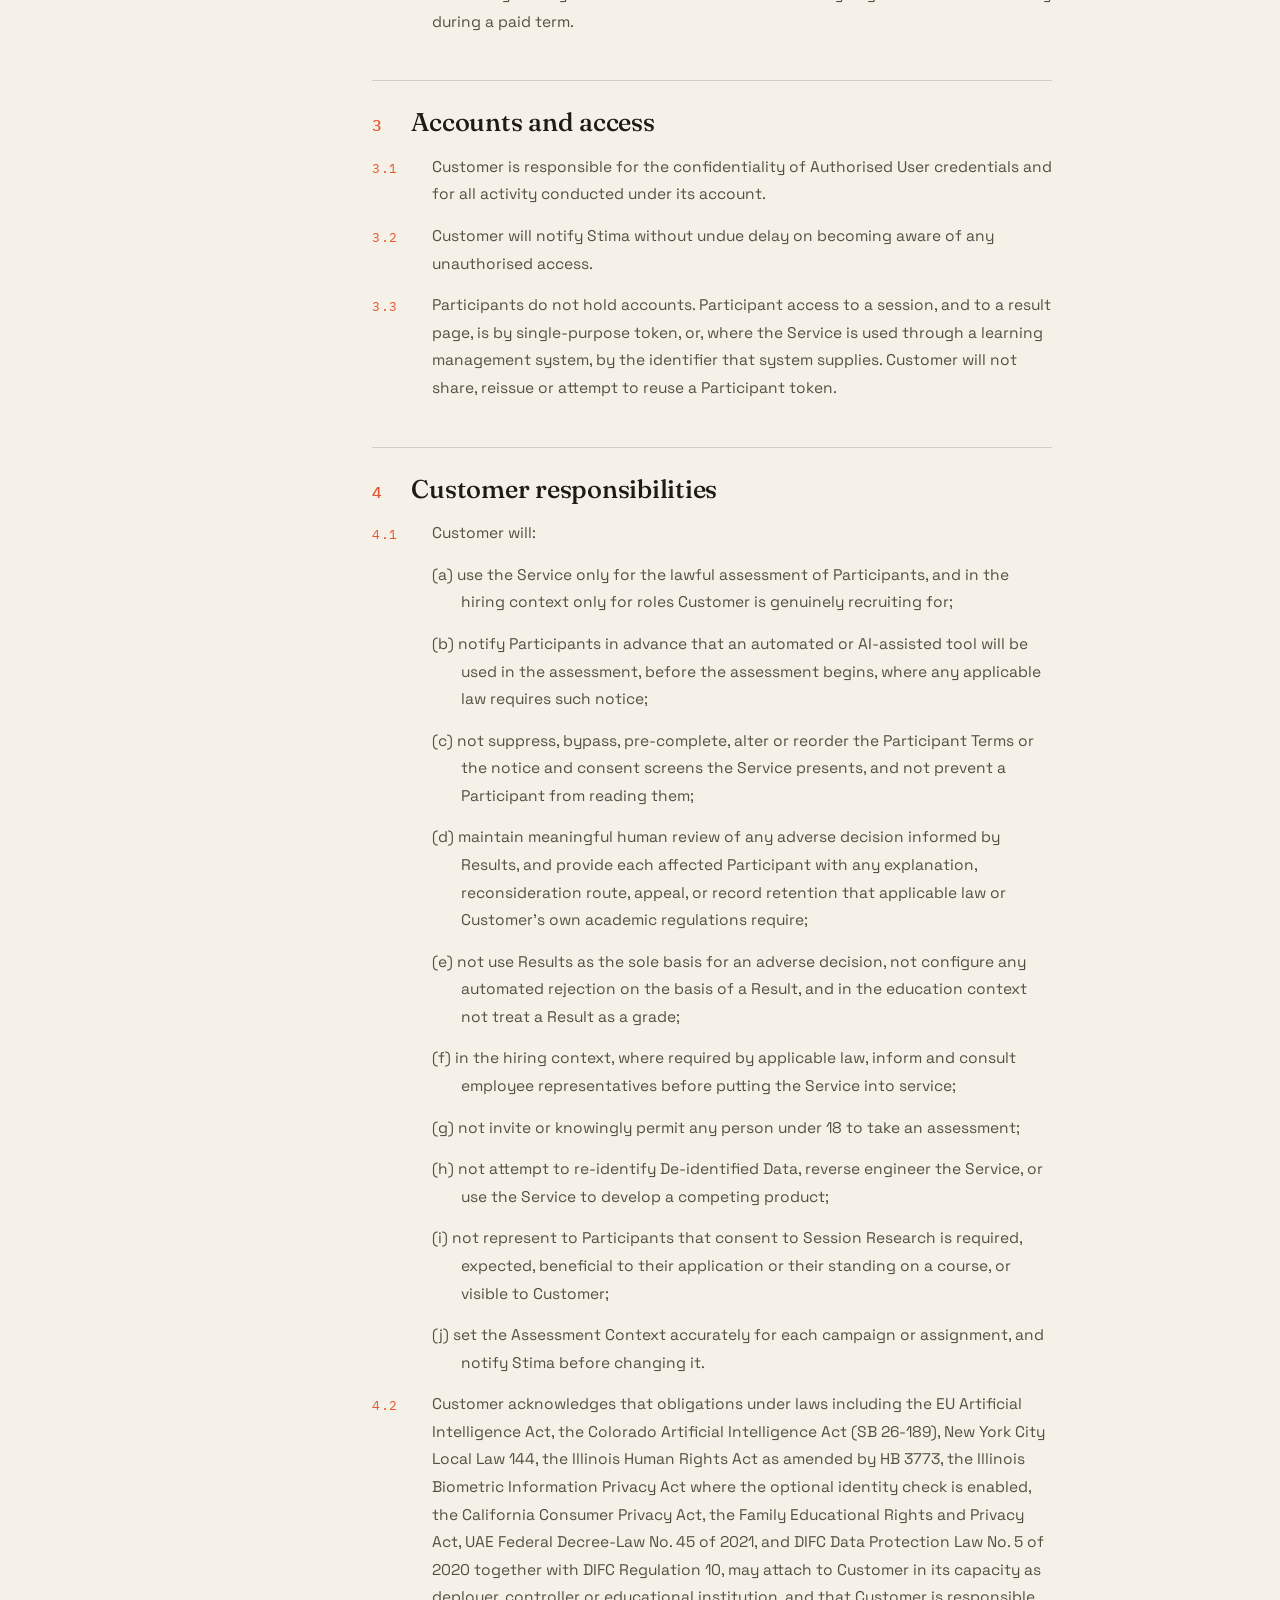
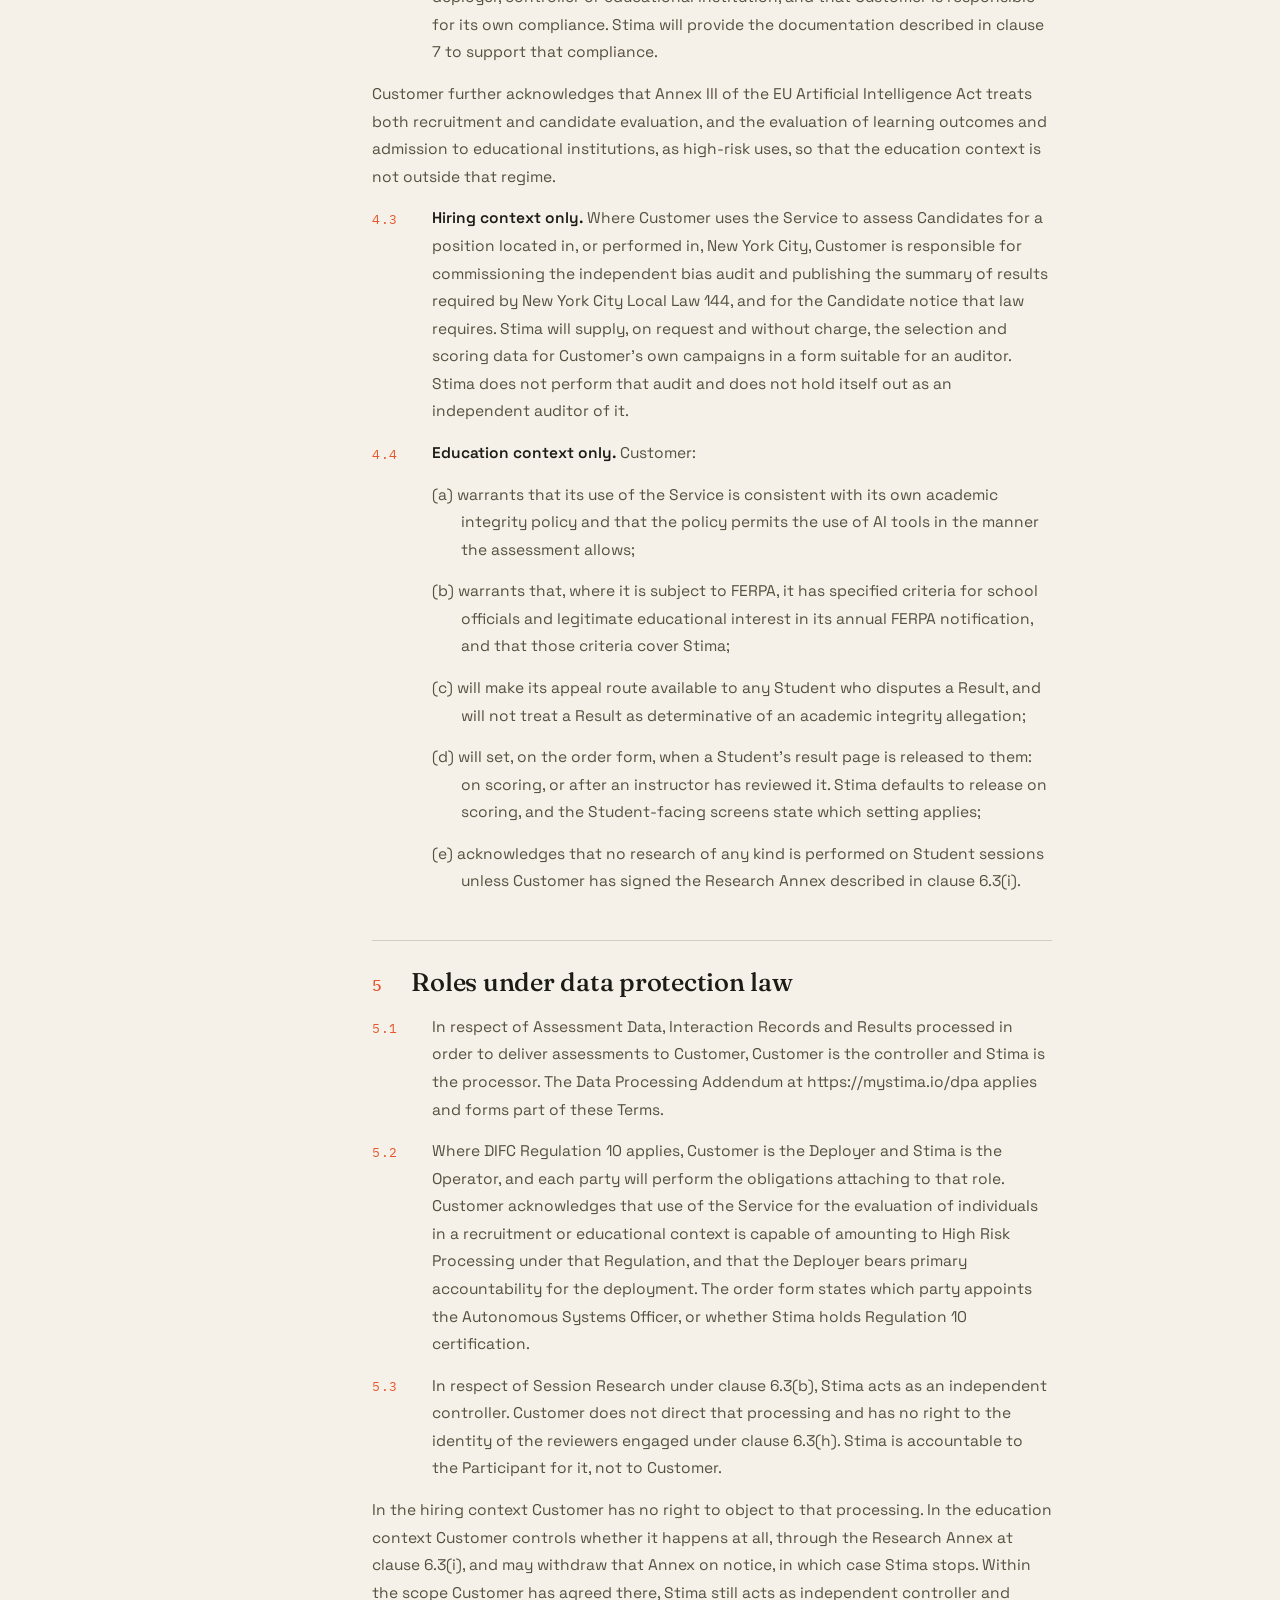
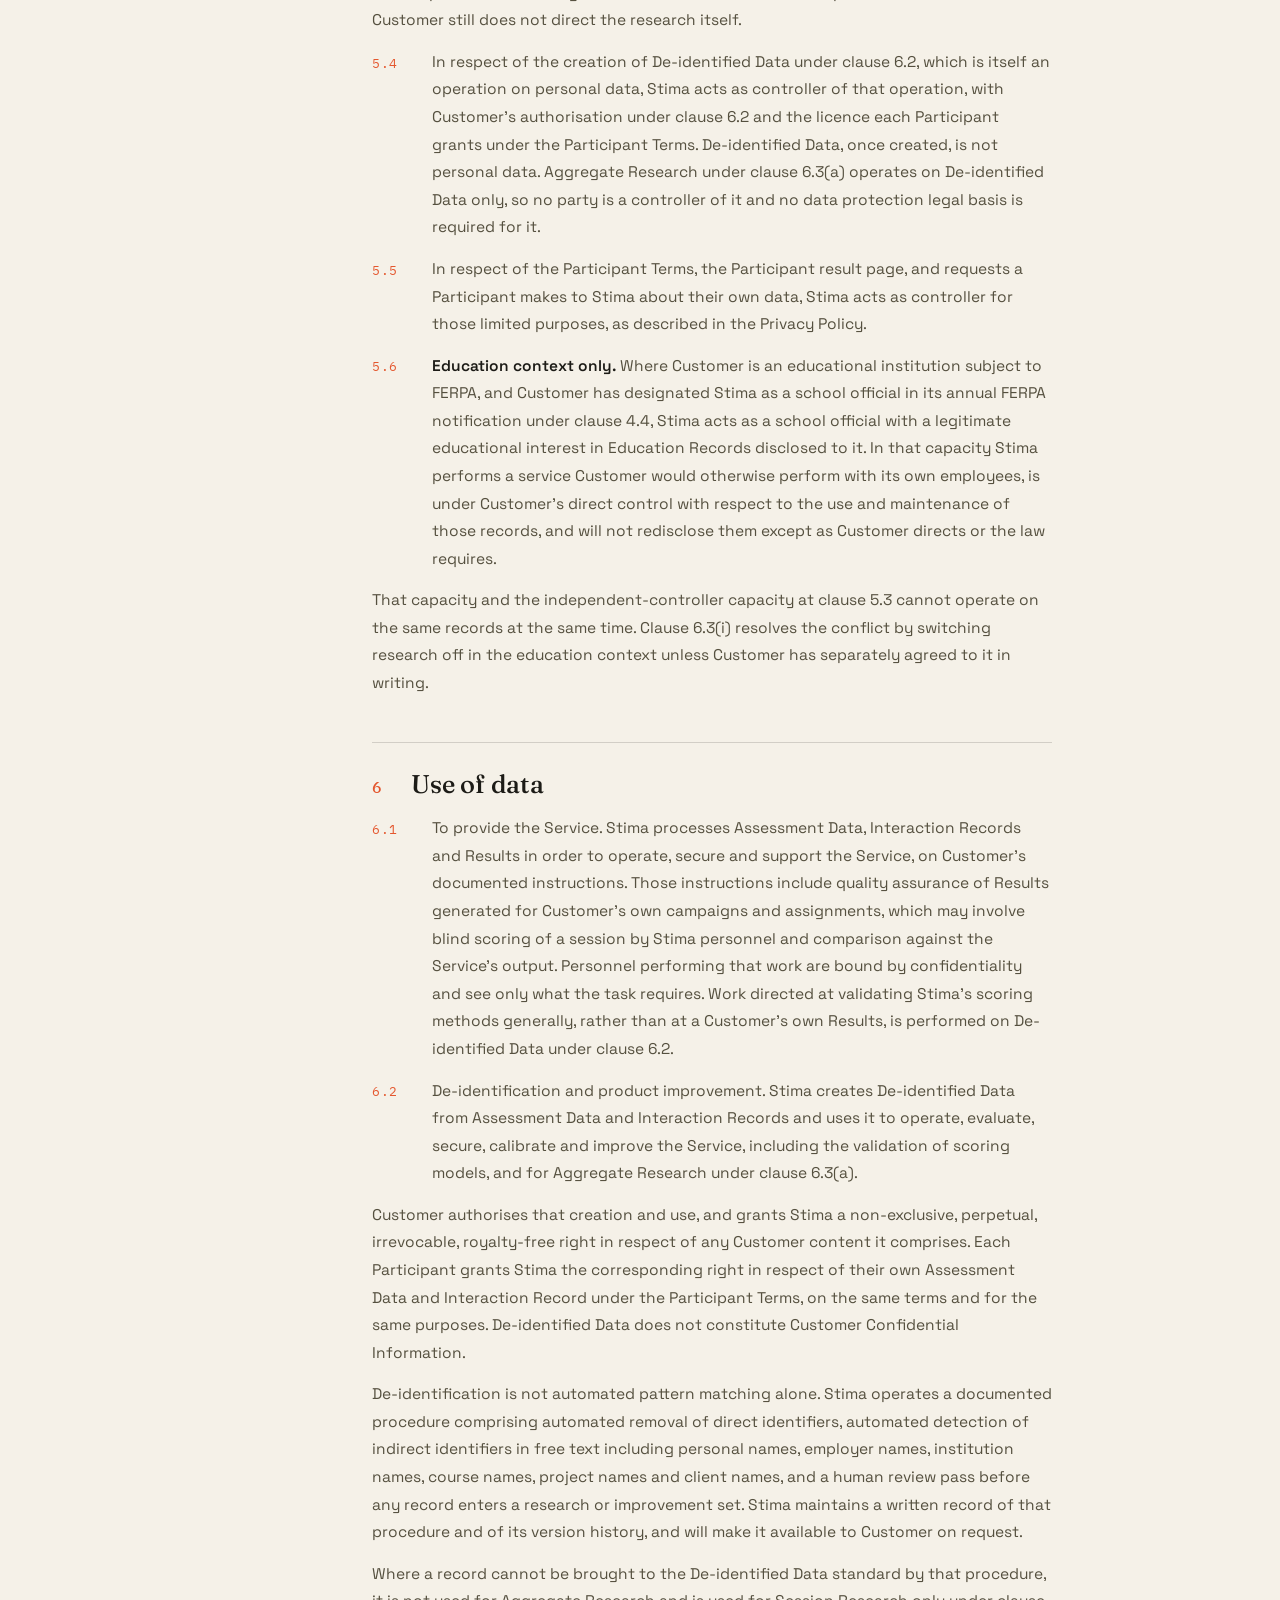
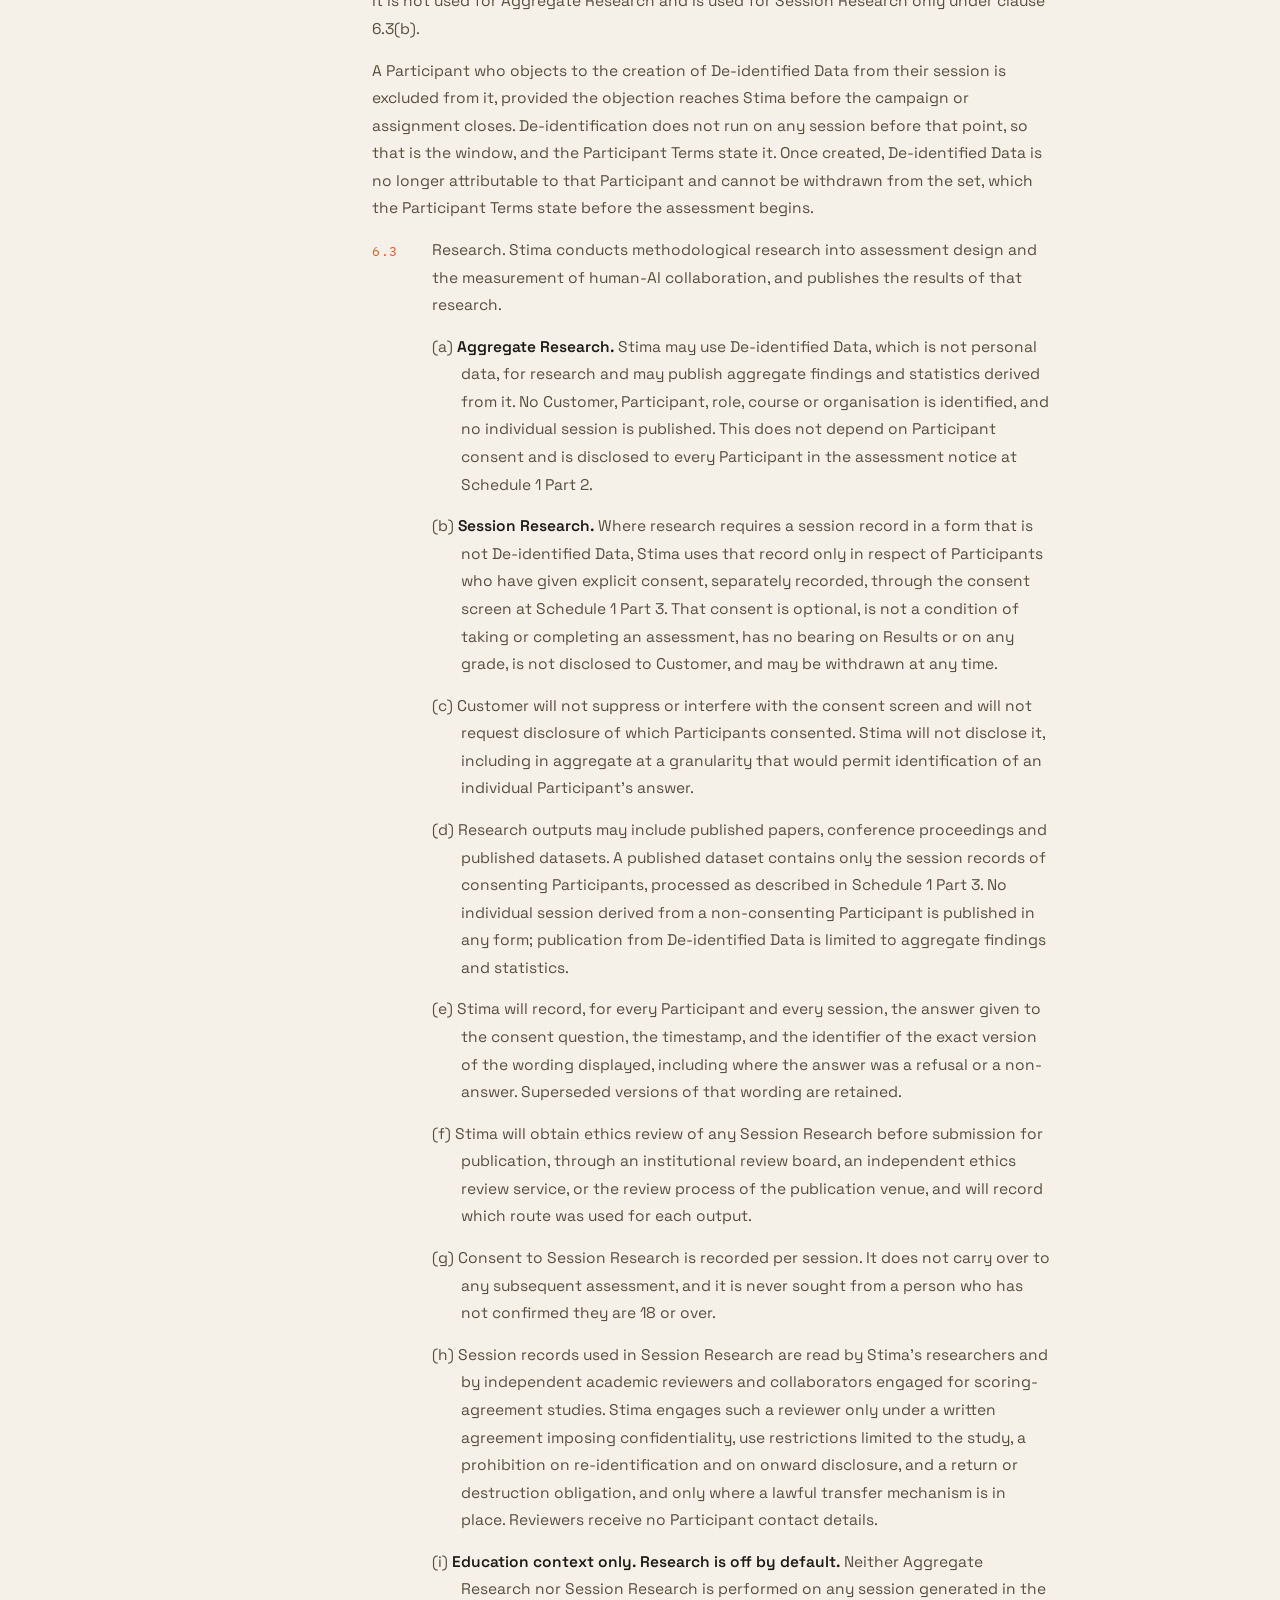
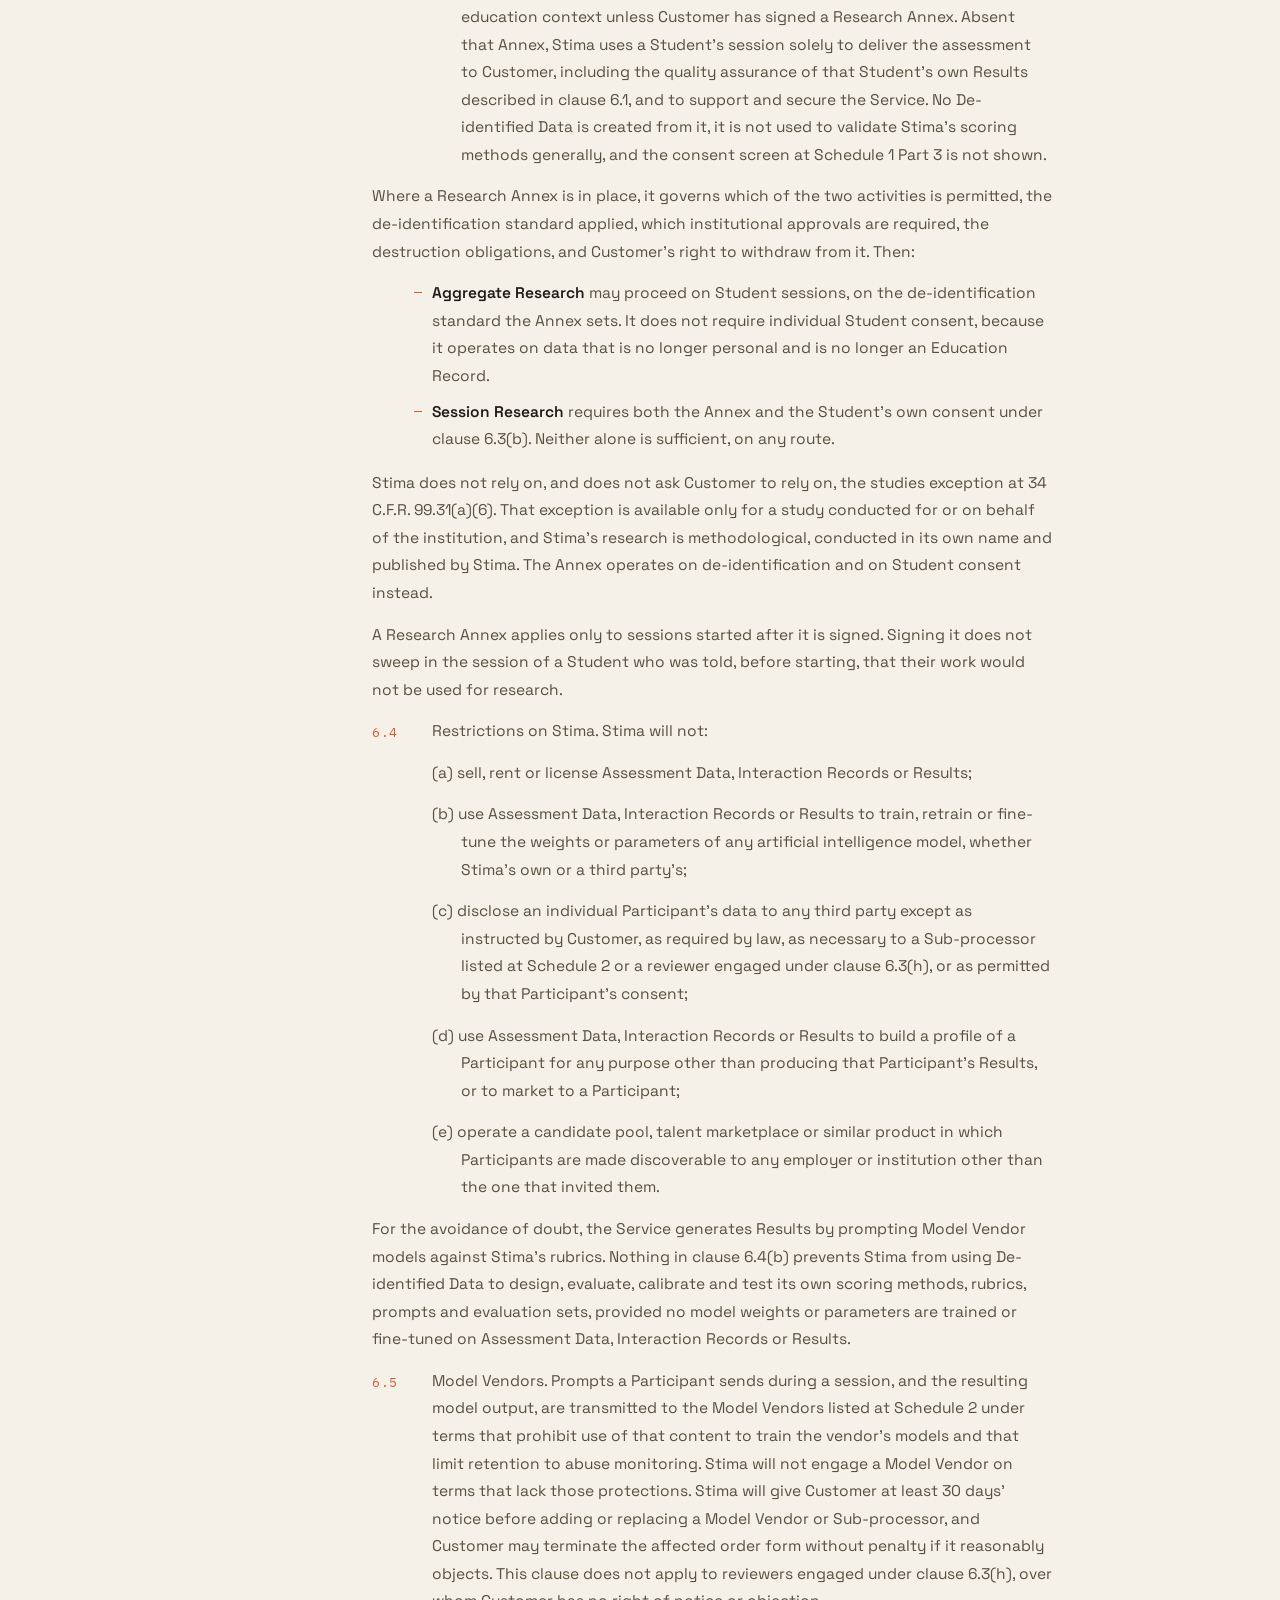
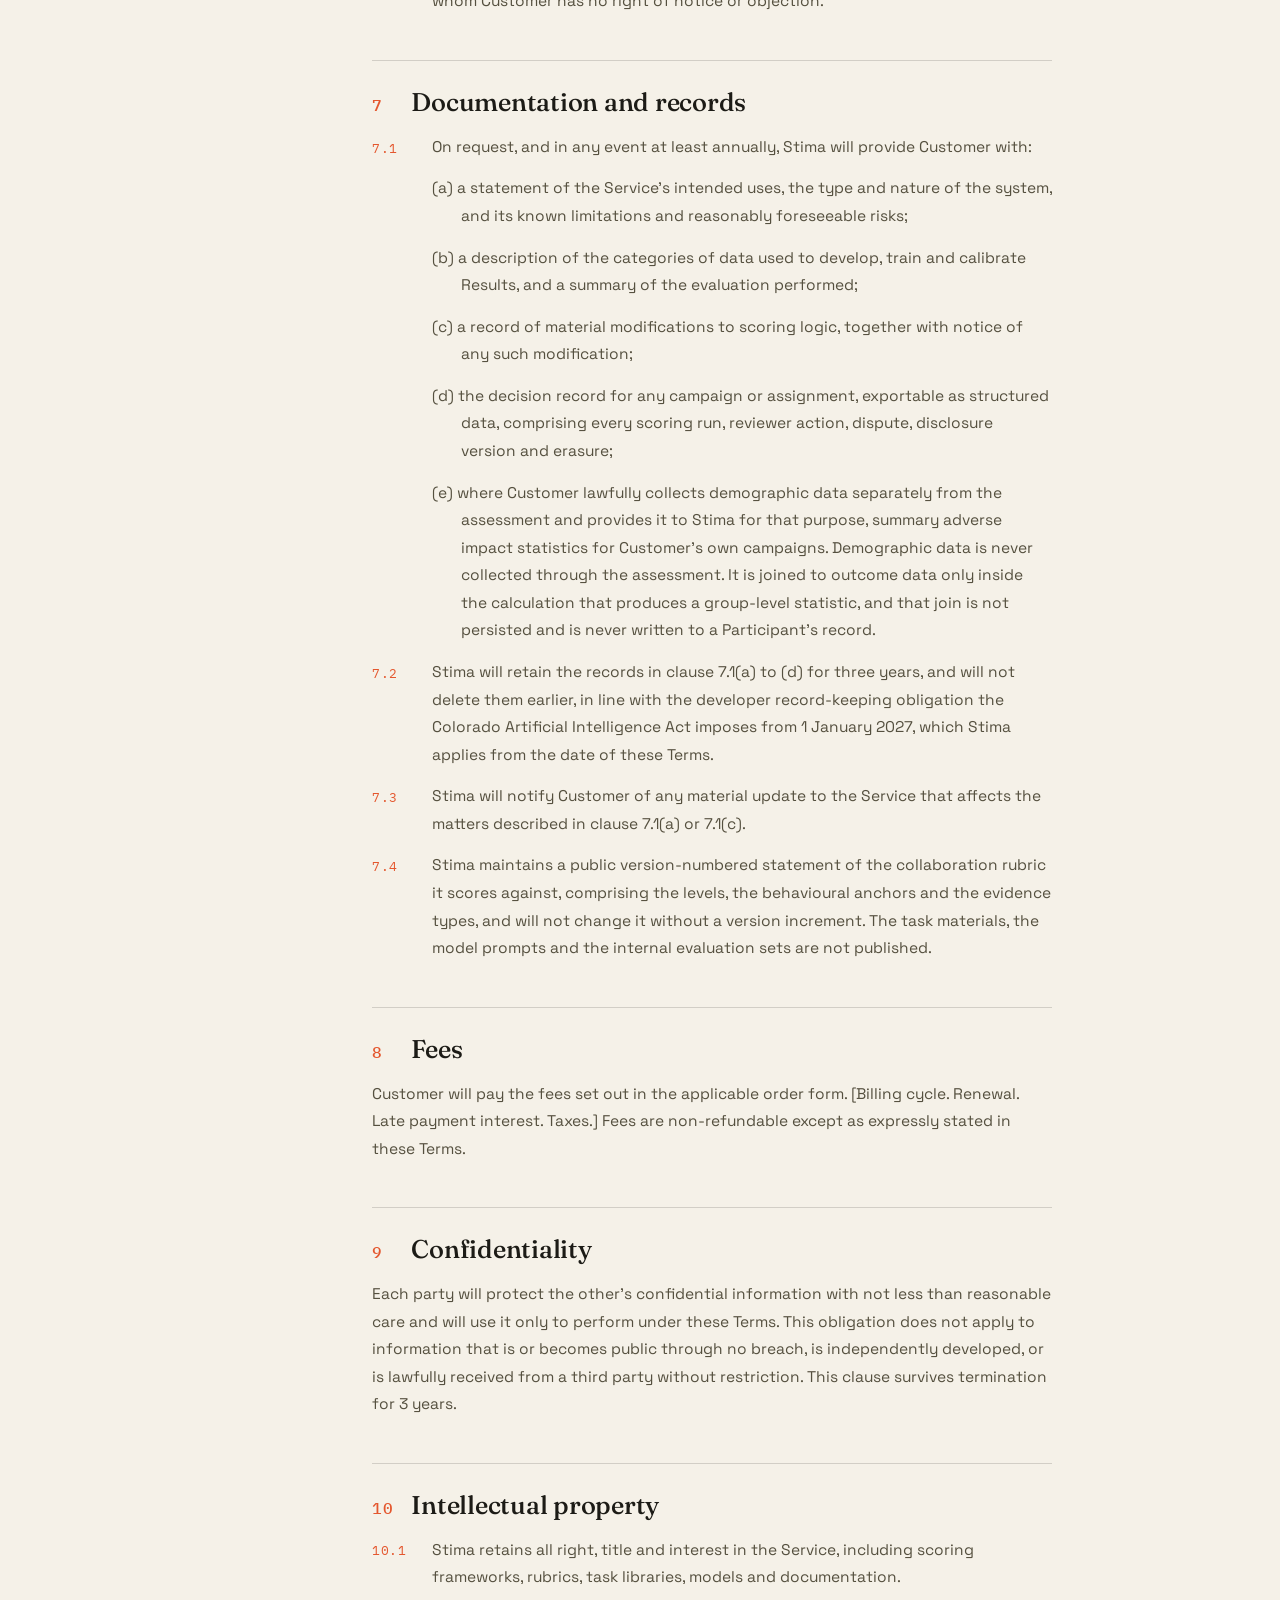
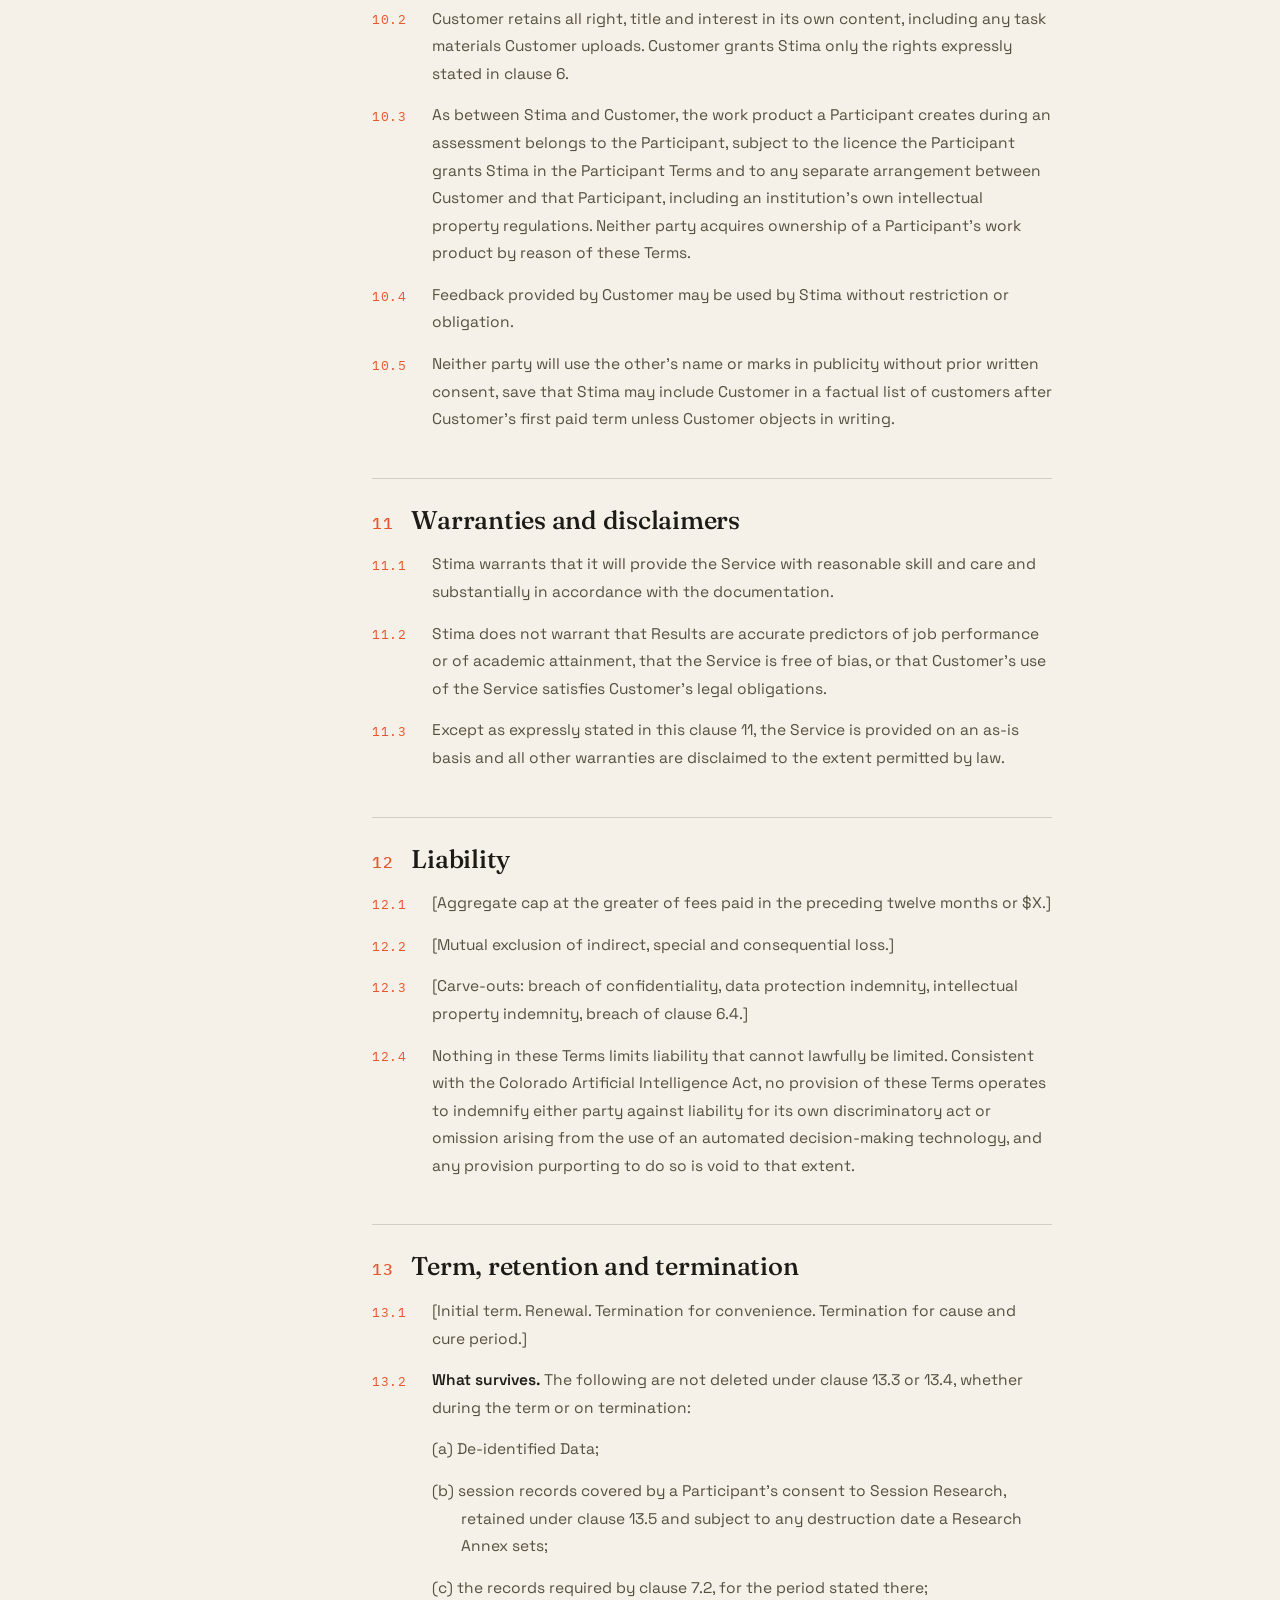
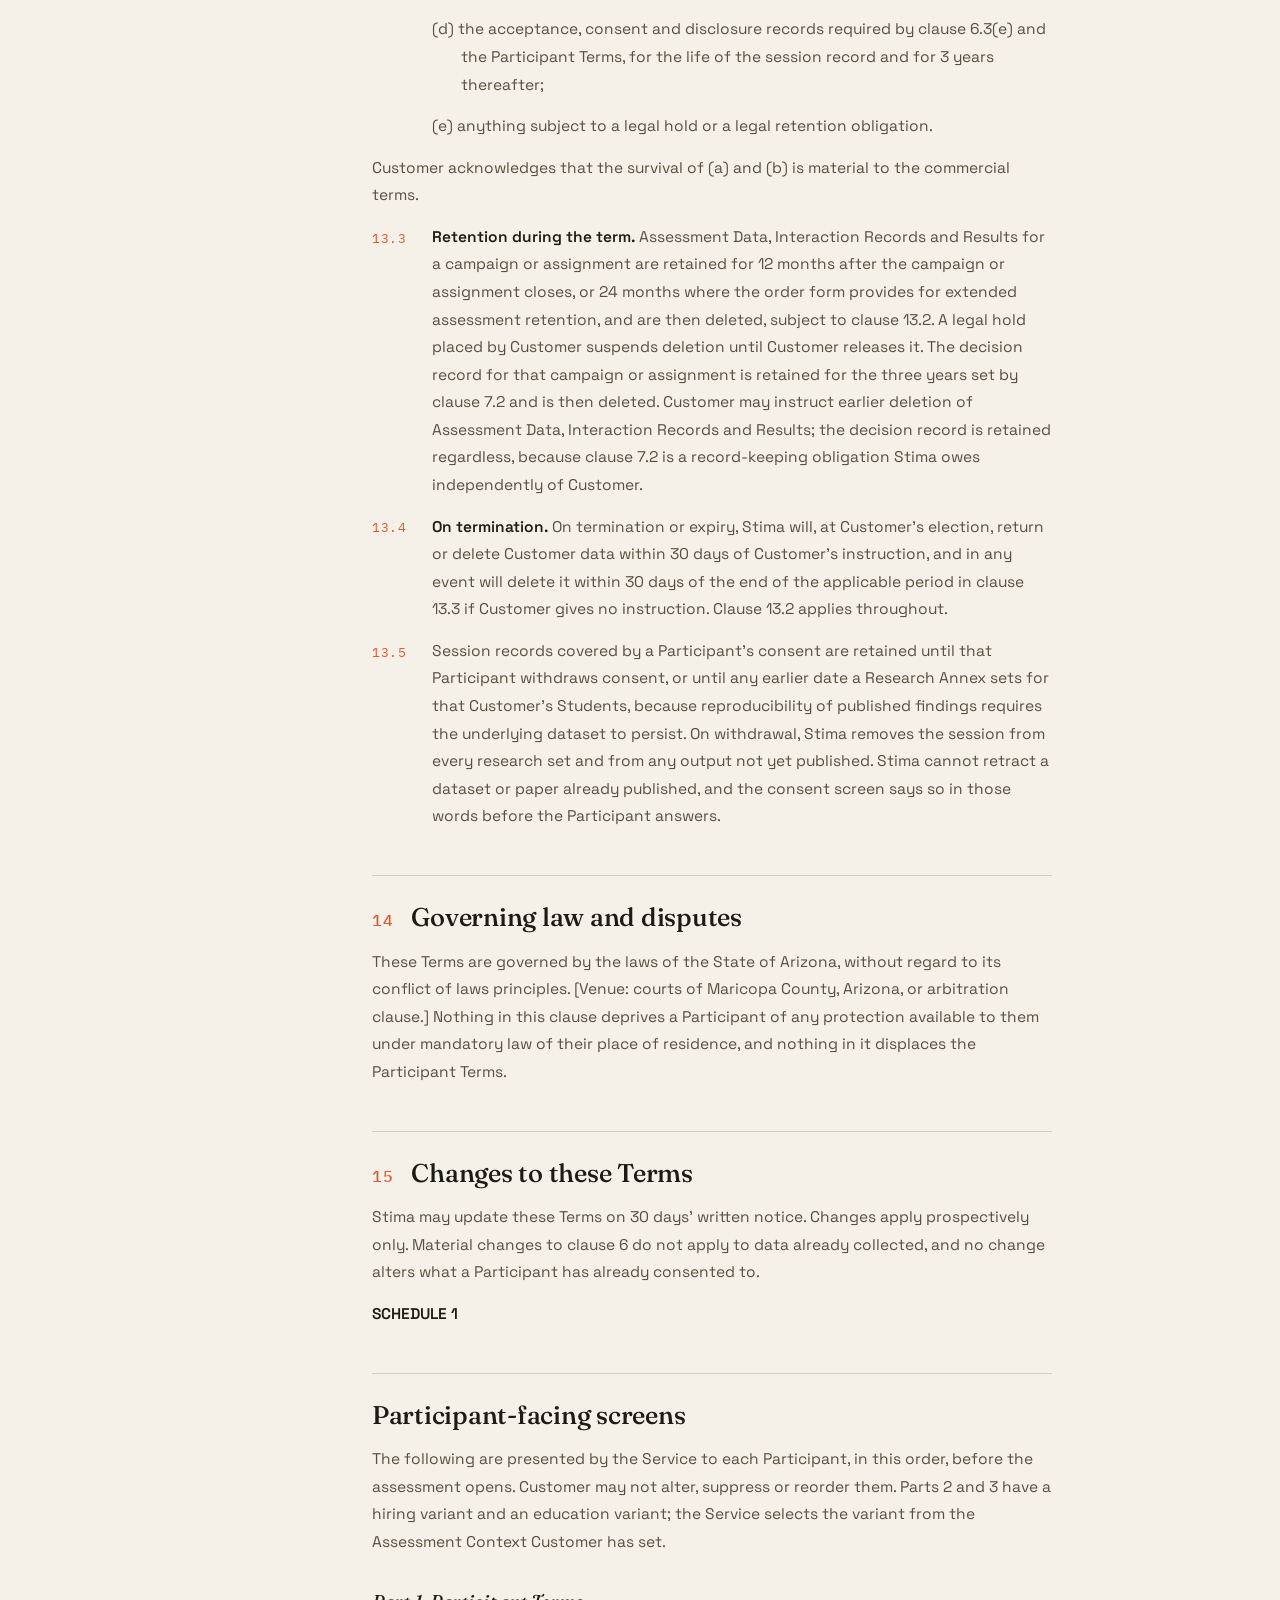
==== commit 36c0264f: "Search engines and AI assistants get one sourced description of Stima Prova (15 October 2026): an AI" ====
--- a/terms/index.html
+++ b/terms/index.html
@@ -58,6 +58,20 @@
 <link rel="stylesheet" href="/legal.css">
 <script src="/consent.js"></script>
 <script>document.documentElement.classList.add("js")</script>
+<!-- site-meta: icons and JSON-LD for search engines and AI crawlers, written by tools/site_meta.py -->
+<link rel="icon" href="/favicon.ico" sizes="32x32">
+<link rel="icon" href="/favicon.svg" type="image/svg+xml">
+<link rel="apple-touch-icon" href="/apple-touch-icon.png">
+<script type="application/ld+json" id="site-meta">
+{"@context":"https://schema.org","@graph":[
+{"@type":"WebPage","@id":"https://mystima.io/terms/#webpage","url":"https://mystima.io/terms/","name":"Legal · Stima","description":"Stima Prova Terms of Use, Privacy Policy and Participant Terms.","isPartOf":{"@id":"https://mystima.io/#website"},"about":{"@id":"https://mystima.io/#software"},"inLanguage":"en","breadcrumb":{"@id":"https://mystima.io/terms/#breadcrumb"}},
+{"@type":"BreadcrumbList","@id":"https://mystima.io/terms/#breadcrumb","itemListElement":[{"@type":"ListItem","position":1,"name":"Stima Prova","item":"https://mystima.io/"},{"@type":"ListItem","position":2,"name":"Legal","item":"https://mystima.io/terms/"}]},
+{"@type":"Organization","@id":"https://mystima.io/#organization","name":"Stima Prova","alternateName":"Stima","legalName":"Milkis Strategic Partners LLC","url":"https://mystima.io/","logo":{"@type":"ImageObject","@id":"https://mystima.io/#logo","url":"https://mystima.io/img/stima-logo-512.png","contentUrl":"https://mystima.io/img/stima-logo-512.png","width":512,"height":512,"caption":"Stima Prova"},"image":{"@id":"https://mystima.io/#logo"},"email":"info@mystima.io","description":"Milkis Strategic Partners LLC, an Arizona limited liability company trading as Stima, operates Stima Prova, the post-AI skill assessment for hiring teams and higher education, at mystima.io.","disambiguatingDescription":"Stima Prova is skill-assessment software for hiring teams and higher education at mystima.io, run by Milkis Strategic Partners LLC, an Arizona limited liability company. It is not accounting, tax or invoicing software.","knowsAbout":["Post-AI skill assessment","AI-allowed assessment"]},
+{"@type":"WebSite","@id":"https://mystima.io/#website","url":"https://mystima.io/","name":"Stima Prova","alternateName":["Stima","mystima.io"],"description":"The post-AI skill assessment. AI-allowed by design, measured on a published scale, every score cited to the record.","publisher":{"@id":"https://mystima.io/#organization"},"inLanguage":"en"},
+{"@type":"WebApplication","@id":"https://mystima.io/#software","name":"Stima Prova","alternateName":"Stima","url":"https://mystima.io/","description":"Stima Prova turns the assignment or take-home that a hiring team or an instructor already uses into an AI-allowed session, grading the work on the customer's rubric and the AI use on a published scale, every score cited to the record.","disambiguatingDescription":"Stima Prova is skill-assessment software for hiring teams and higher education at mystima.io, run by Milkis Strategic Partners LLC, an Arizona limited liability company. It is not accounting, tax or invoicing software.","applicationCategory":"BusinessApplication","applicationSubCategory":"Post-AI skill assessment","operatingSystem":"Web browser","featureList":["Builds the task from the assignment, take-home or role description you already use, plus a planted difficulty a blind copy-paste gets wrong","One focused, timed work session with AI explicitly allowed, recorded with consent","Quality of the work: a 0–100 score on the deliverable, graded blind on your rubric","AI collaboration: Delegator, Operator or Director on a published scale, read against what the task needed","Every score cites a moment in the session record","A human confirms every outcome; participants can dispute","Workspace-only recording: no video recording, no keystroke logging, no lockdown browser","Grades and decisions export as CSV for your LMS or ATS","A verifiable credential (Open Badges 3.0) and a shareable result page for each assignment","Hosted in the EU"],"audience":[{"@type":"BusinessAudience","audienceType":"Hiring teams"},{"@type":"EducationalAudience","audienceType":"Higher education","educationalRole":"instructor"}],"inLanguage":"en","image":{"@id":"https://mystima.io/#logo"},"publisher":{"@id":"https://mystima.io/#organization"},"provider":{"@id":"https://mystima.io/#organization"}}
+]}
+</script>
+<!-- /site-meta -->
 </head>
 <body>
 <nav>
@@ -300,7 +314,7 @@
 <p><strong>Model Vendors</strong></p>
 <div class="doc-table"><table><thead><tr><th><strong>Vendor</strong></th><th><strong>Purpose</strong></th><th><strong>Processing location</strong></th><th><strong>Training on content sent</strong></th></tr></thead><tbody><tr><td>Anthropic</td><td>Participant workspace chat (two capability tiers); generation of Results with structured output</td><td>United States</td><td>Prohibited under the contracted terms</td></tr><tr><td>OpenAI</td><td>Participant workspace chat (two capability tiers)</td><td>United States</td><td>Prohibited under the contracted terms</td></tr></tbody></table></div>
 <p><strong>Sub-processors</strong></p>
-<div class="doc-table"><table><thead><tr><th><strong>Sub-processor</strong></th><th><strong>Purpose</strong></th><th><strong>Processing location</strong></th></tr></thead><tbody><tr><td>Scalaxy B.V.</td><td>Application and database hosting</td><td>EU</td></tr><tr><td>Scaleway SAS</td><td>Transactional email from mystima.io</td><td>France (EU)</td></tr><tr><td>Sonavera (when enabled for a campaign)</td><td>Optional identity verification, per campaign</td><td>To be confirmed before first use</td></tr><tr><td>Google LLC (Google Analytics 4)</td><td>Website analytics on mystima.io, consent-based. No assessment data.</td><td>United States</td></tr><tr><td>Stripe, Inc.</td><td>Payments and billing for customer accounts</td><td>United States</td></tr><tr><td>Microsoft Corporation (Microsoft 365)</td><td>Email for mystima.io addresses, including privacy and data requests</td><td>United States</td></tr></tbody></table></div>
+<div class="doc-table"><table><thead><tr><th><strong>Sub-processor</strong></th><th><strong>Purpose</strong></th><th><strong>Processing location</strong></th></tr></thead><tbody><tr><td>Scalaxy B.V.</td><td>Application and database hosting</td><td>EU</td></tr><tr><td>Scaleway SAS</td><td>Transactional email from mystima.io</td><td>France (EU)</td></tr><tr><td>Sonavera, operated by North Star Software Inc. (when enabled for a campaign)</td><td>Optional identity verification, per campaign</td><td>To be confirmed before first use</td></tr><tr><td>Google LLC (Google Analytics 4)</td><td>Website analytics on mystima.io, consent-based. No assessment data.</td><td>United States</td></tr><tr><td>Stripe, Inc.</td><td>Payments and billing for customer accounts</td><td>United States</td></tr><tr><td>Microsoft Corporation (Microsoft 365)</td><td>Email for mystima.io addresses, including privacy and data requests</td><td>United States</td></tr></tbody></table></div>
 <p><strong>Customer systems</strong></p>
 <p>Where Customer runs the Service through a learning management system, that system supplies the Participant identifier and receives the Result for its gradebook. It is Customer's own system, not a Stima Sub-processor, and Customer is the controller of what it holds. The Participant's answer to the consent question is never written to it.</p>
 <p><strong>Identity verification</strong></p>
@@ -382,7 +396,7 @@
 <p>We also set cookies. Strictly necessary cookies are set without asking, as the law allows. Analytics cookies are set only if you agree through the banner, and you can withdraw that at any time.</p>
 <p>If you sign up for a trial or a waitlist, or send us a message, we hold what you gave us in order to reply and, where you agreed, to send you product email. Every marketing email has an unsubscribe link that works.</p>
 <p>Your rights are the same as those in section 2.5, and you write to the same address.</p>
-<div class="doc-table"><table><thead><tr><th>Name</th><th>Purpose</th><th>Duration</th><th>First or third party</th></tr></thead><tbody><tr><td>stima_session</td><td>Keeps a customer user signed in to Stima Prova. Strictly necessary.</td><td>7 days</td><td>First party</td></tr><tr><td>stima-consent (browser storage)</td><td>Remembers your choice in the cookie banner. Strictly necessary.</td><td>Until you change the choice or clear site data</td><td>First party</td></tr><tr><td>_ga</td><td>Google Analytics: tells visits from different browsers apart. Set only if you accept analytics.</td><td>2 years</td><td>First party, set by Google Analytics</td></tr><tr><td>_ga_CBQTM9PBQE</td><td>Google Analytics: keeps the state of a visit. Set only if you accept analytics.</td><td>2 years</td><td>First party, set by Google Analytics</td></tr></tbody></table></div>
+<div class="doc-table"><table><thead><tr><th>Name</th><th>Purpose</th><th>Duration</th><th>First or third party</th></tr></thead><tbody><tr><td>stima_session</td><td>Keeps a customer user signed in to Stima Prova. Strictly necessary.</td><td>90 days from the last visit if you choose to stay signed in on the device; otherwise until the browser closes, 12 hours at most</td><td>First party</td></tr><tr><td>stima-consent (browser storage)</td><td>Remembers your choice in the cookie banner. Strictly necessary.</td><td>Until you change the choice or clear site data</td><td>First party</td></tr><tr><td>_ga</td><td>Google Analytics: tells visits from different browsers apart. Set only if you accept analytics.</td><td>2 years</td><td>First party, set by Google Analytics</td></tr><tr><td>_ga_CBQTM9PBQE</td><td>Google Analytics: keeps the state of a visit. Set only if you accept analytics.</td><td>2 years</td><td>First party, set by Google Analytics</td></tr></tbody></table></div>
 <h2 id="privacy-5-research"><span class="h-no">5</span>Research</h2>
 <p>If you consented to research, or you are deciding whether to, this is the part that binds us.</p>
 <h3 id="privacy-5-1-what-we-research-and-why">5.1 What we research and why</h3>
@@ -415,7 +429,7 @@
 <p>Every vendor is engaged under terms that prohibit using the content for training their models and that limit retention to abuse monitoring. We will not engage a vendor on terms that lack those protections.</p>
 <p>Generating a score by prompting a model is not the same as training a model. No model's weights or parameters are trained or fine-tuned on participant data, by us or by our vendors. We do use de-identified data to design and test our own rubrics, prompts and evaluation sets, which is a different operation and does not change any model.</p>
 <h2 id="privacy-7-sub-processors-and-vendors"><span class="h-no">7</span>Sub-processors and vendors</h2>
-<div class="doc-table"><table><thead><tr><th><strong>Recipient</strong></th><th><strong>Purpose</strong></th><th><strong>Location</strong></th></tr></thead><tbody><tr><td>Anthropic</td><td>Participant workspace chat; generation of results</td><td>United States</td></tr><tr><td>OpenAI</td><td>Participant workspace chat</td><td>United States</td></tr><tr><td>Scalaxy B.V.</td><td>Application and database hosting</td><td>EU</td></tr><tr><td>Scaleway SAS</td><td>Transactional email from mystima.io</td><td>France (EU)</td></tr><tr><td>Sonavera (when enabled for a campaign)</td><td>Optional identity verification</td><td>To be confirmed before first use</td></tr><tr><td>Google LLC (Google Analytics 4)</td><td>Website analytics on mystima.io, consent-based. No assessment data.</td><td>United States</td></tr><tr><td>Stripe, Inc.</td><td>Payments and billing for customer accounts</td><td>United States</td></tr><tr><td>Microsoft Corporation (Microsoft 365)</td><td>Email for mystima.io addresses, including privacy and data requests</td><td>United States</td></tr></tbody></table></div>
+<div class="doc-table"><table><thead><tr><th><strong>Recipient</strong></th><th><strong>Purpose</strong></th><th><strong>Location</strong></th></tr></thead><tbody><tr><td>Anthropic</td><td>Participant workspace chat; generation of results</td><td>United States</td></tr><tr><td>OpenAI</td><td>Participant workspace chat</td><td>United States</td></tr><tr><td>Scalaxy B.V.</td><td>Application and database hosting</td><td>EU</td></tr><tr><td>Scaleway SAS</td><td>Transactional email from mystima.io</td><td>France (EU)</td></tr><tr><td>Sonavera, operated by North Star Software Inc. (when enabled for a campaign)</td><td>Optional identity verification</td><td>To be confirmed before first use</td></tr><tr><td>Google LLC (Google Analytics 4)</td><td>Website analytics on mystima.io, consent-based. No assessment data.</td><td>United States</td></tr><tr><td>Stripe, Inc.</td><td>Payments and billing for customer accounts</td><td>United States</td></tr><tr><td>Microsoft Corporation (Microsoft 365)</td><td>Email for mystima.io addresses, including privacy and data requests</td><td>United States</td></tr></tbody></table></div>
 <p>Customers receive at least 30 days' notice of any addition or replacement to this table and may object.</p>
 <p>Where your institution runs the platform through its own learning management system, that system supplies your identifier and receives your score for its gradebook. It is your institution's system rather than one of ours, so it is not in the table above and your institution controls what it holds. Your answer to the research question is never written to it.</p>
 <p>Independent academic reviewers are not in this table and are not sub-processors. They receive consented session records only, under the agreements described in section 5.4, and they act under our direction as independent controller, not the customer's. A customer has no right of notice or objection over them and no right to their identities, because the research is not the customer's processing.</p>
--- a/legal.css
+++ b/legal.css
@@ -136,3 +136,6 @@
 .ck-yes:hover{background:var(--accent);border-color:var(--accent)}
 @media(max-width:520px){.ck{left:12px;right:12px;bottom:12px;width:auto;padding:18px 18px 16px}}
 @media (prefers-reduced-motion: reduce){.ck{transition:none}}
+
+/* ---------- headings break into even lines ("in plain / sight.", "data protection / law") ---------- */
+.lg-hero h1,.lg-doc-title,.lg-text h2,.lgp-title{text-wrap:balance}
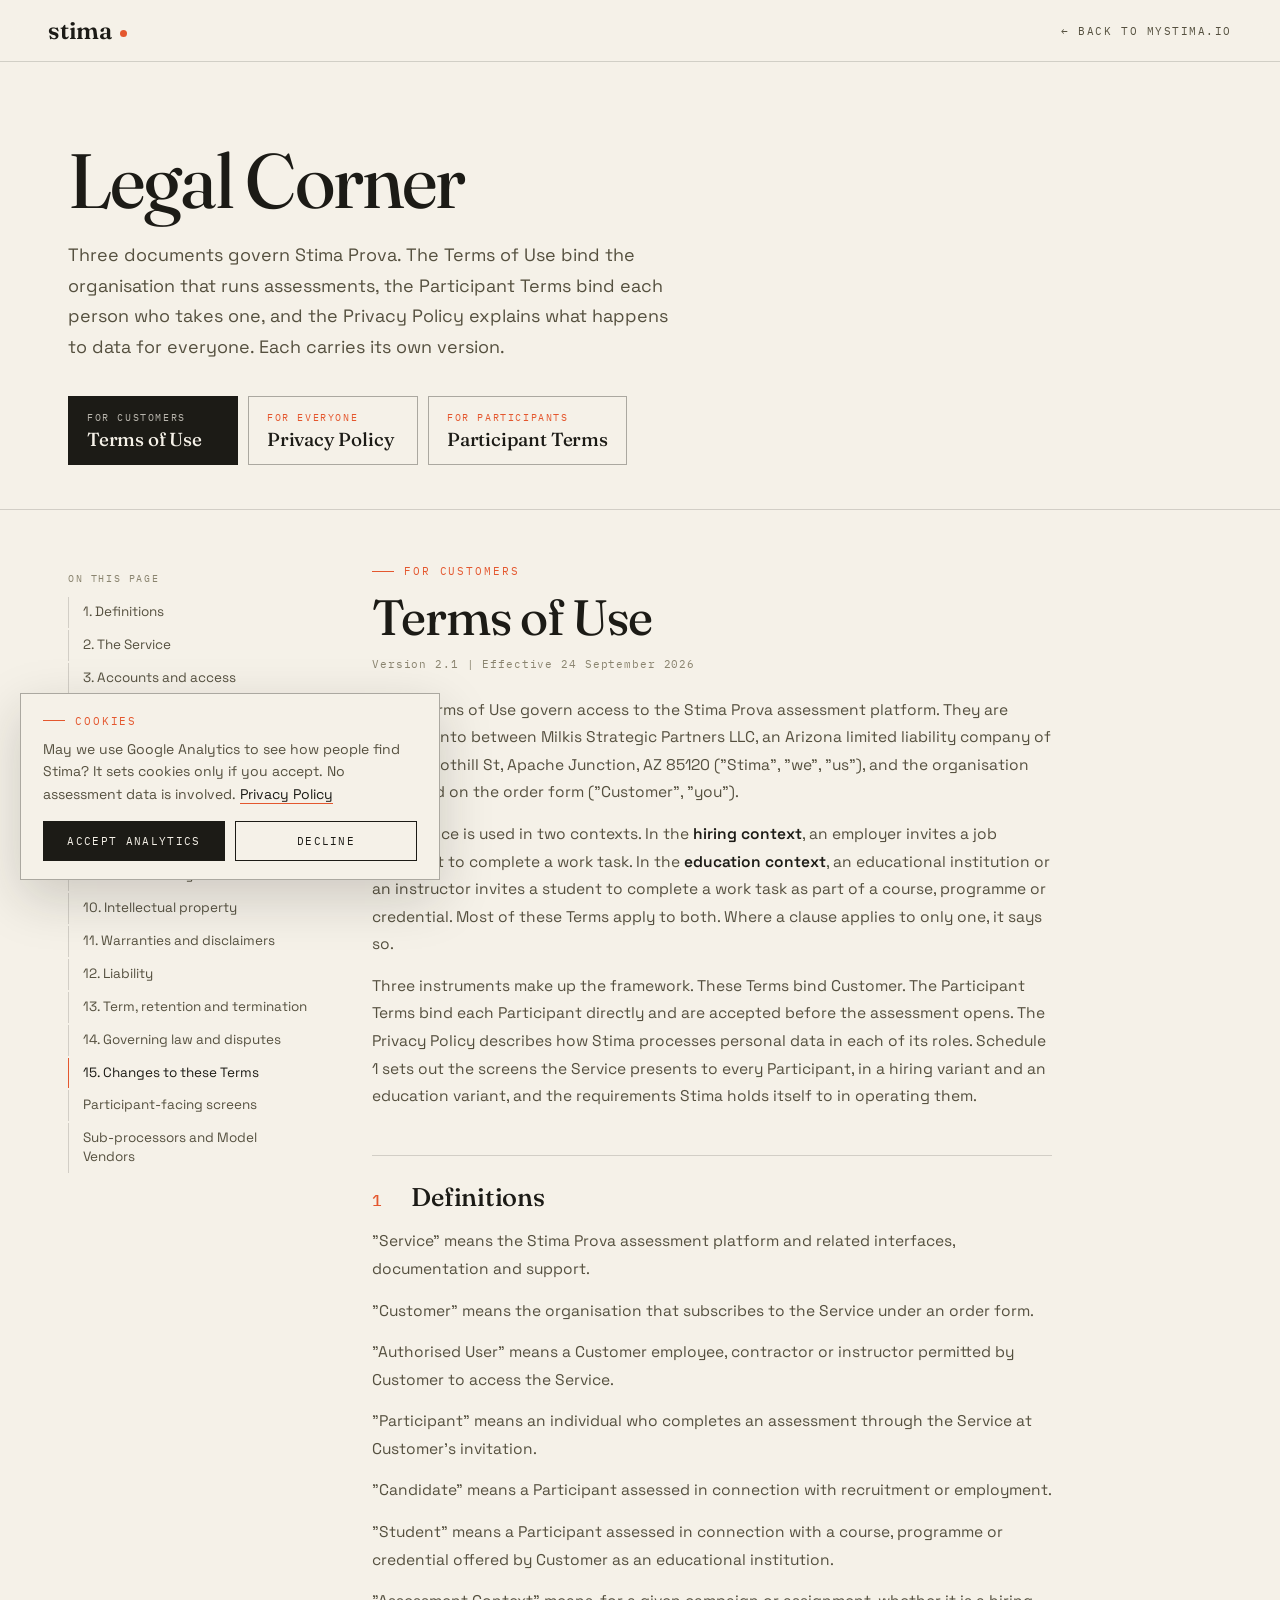
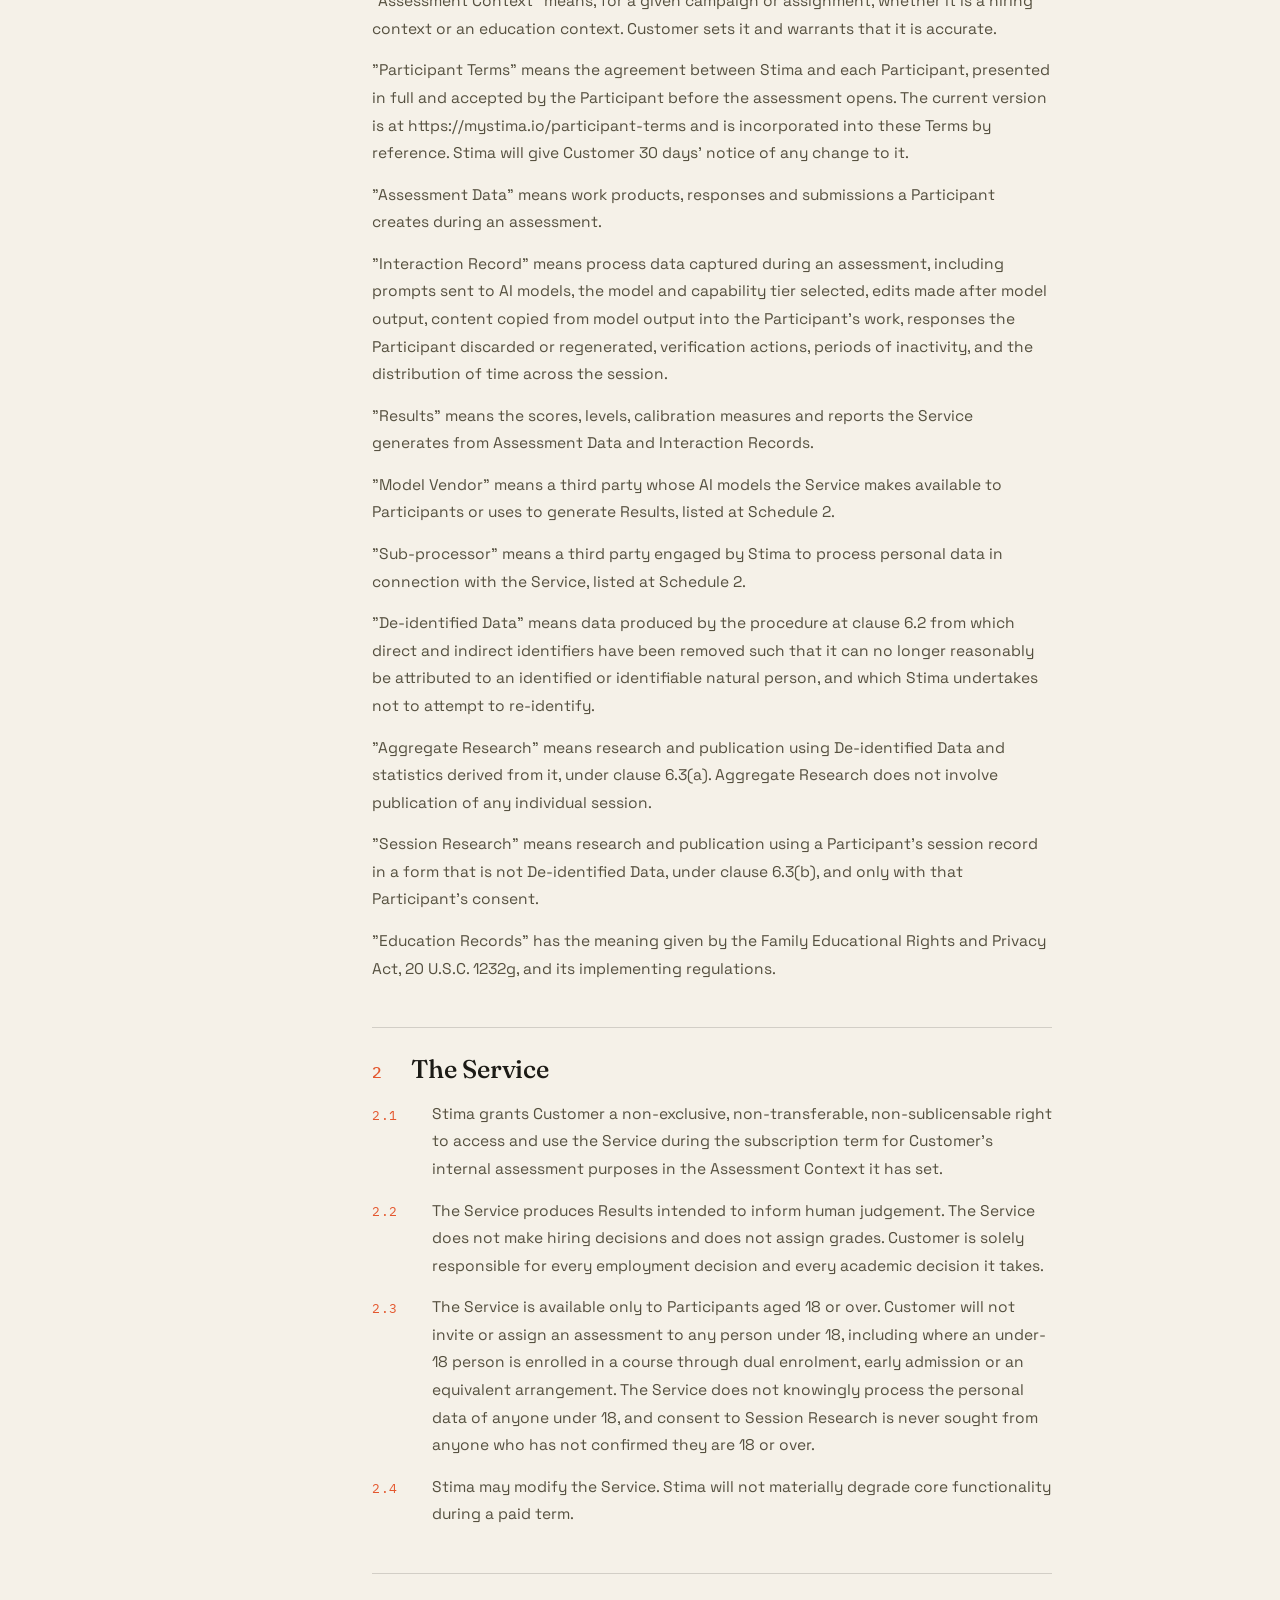
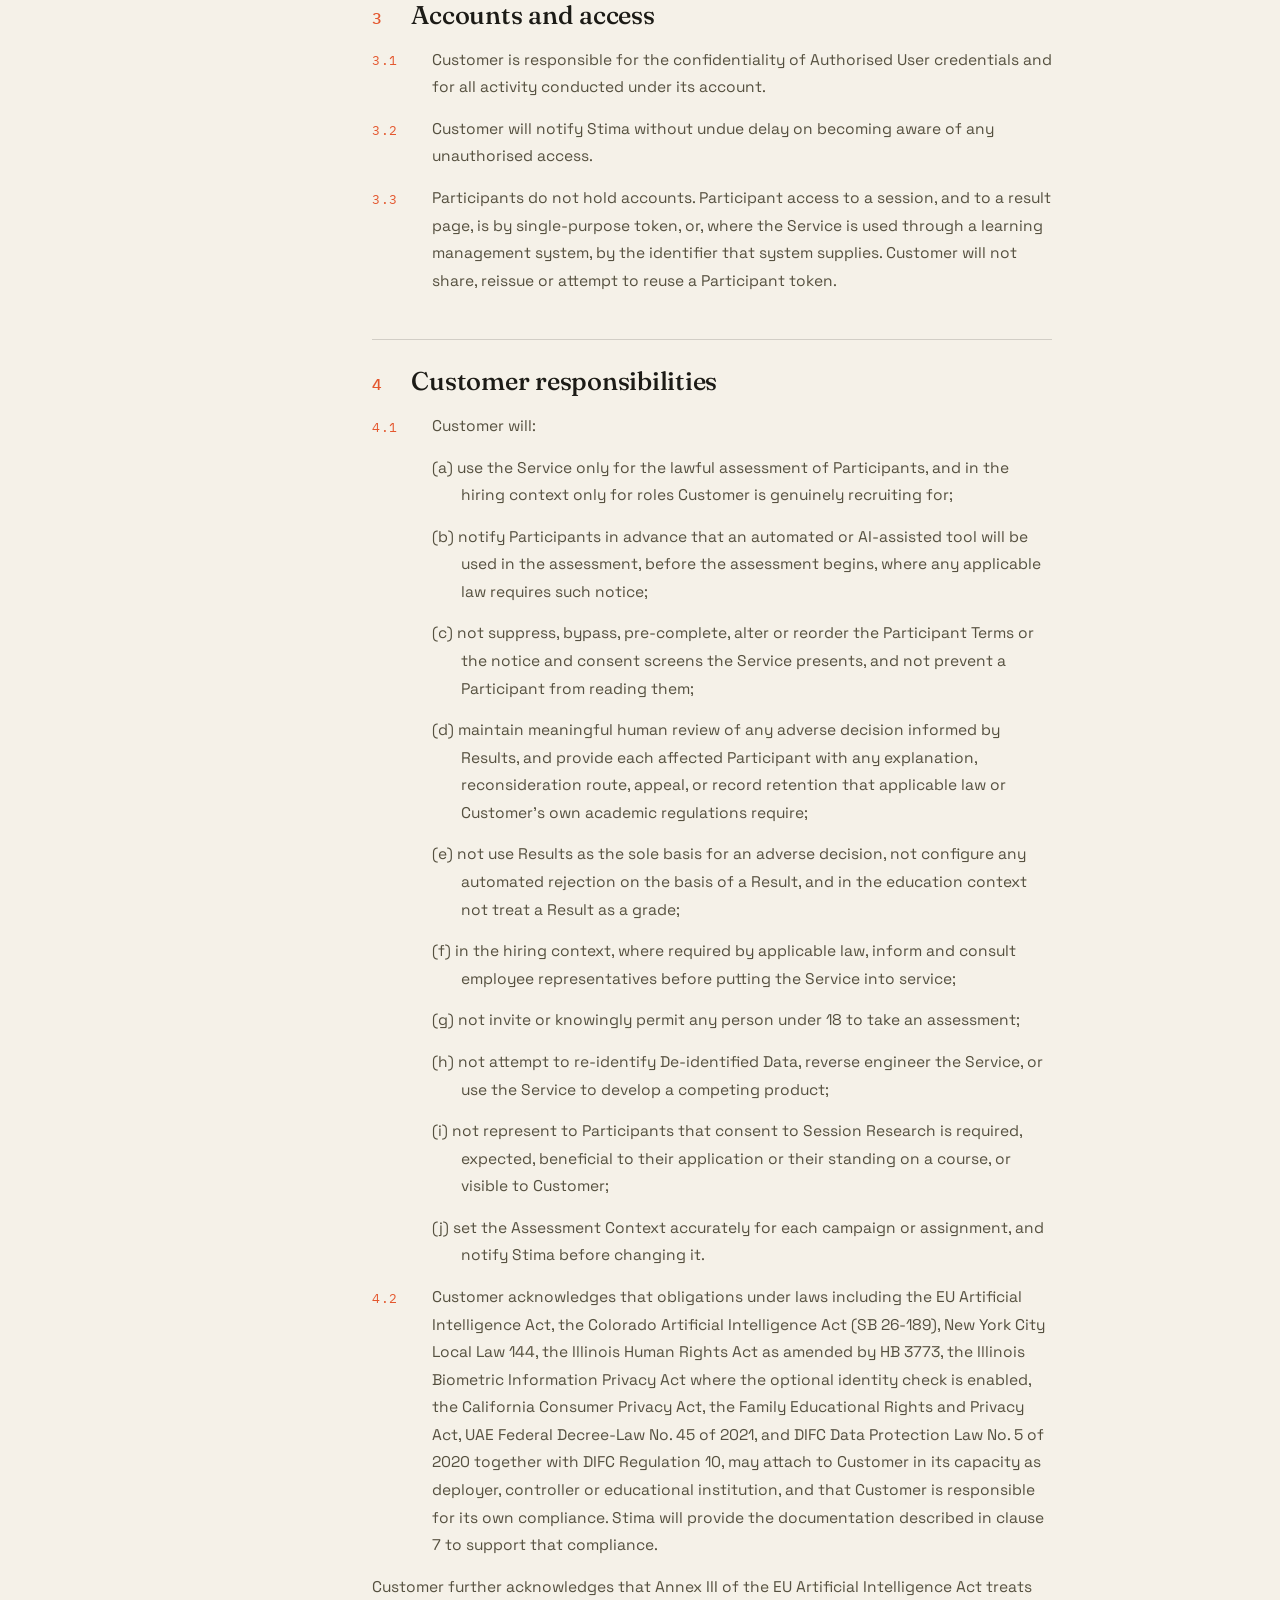
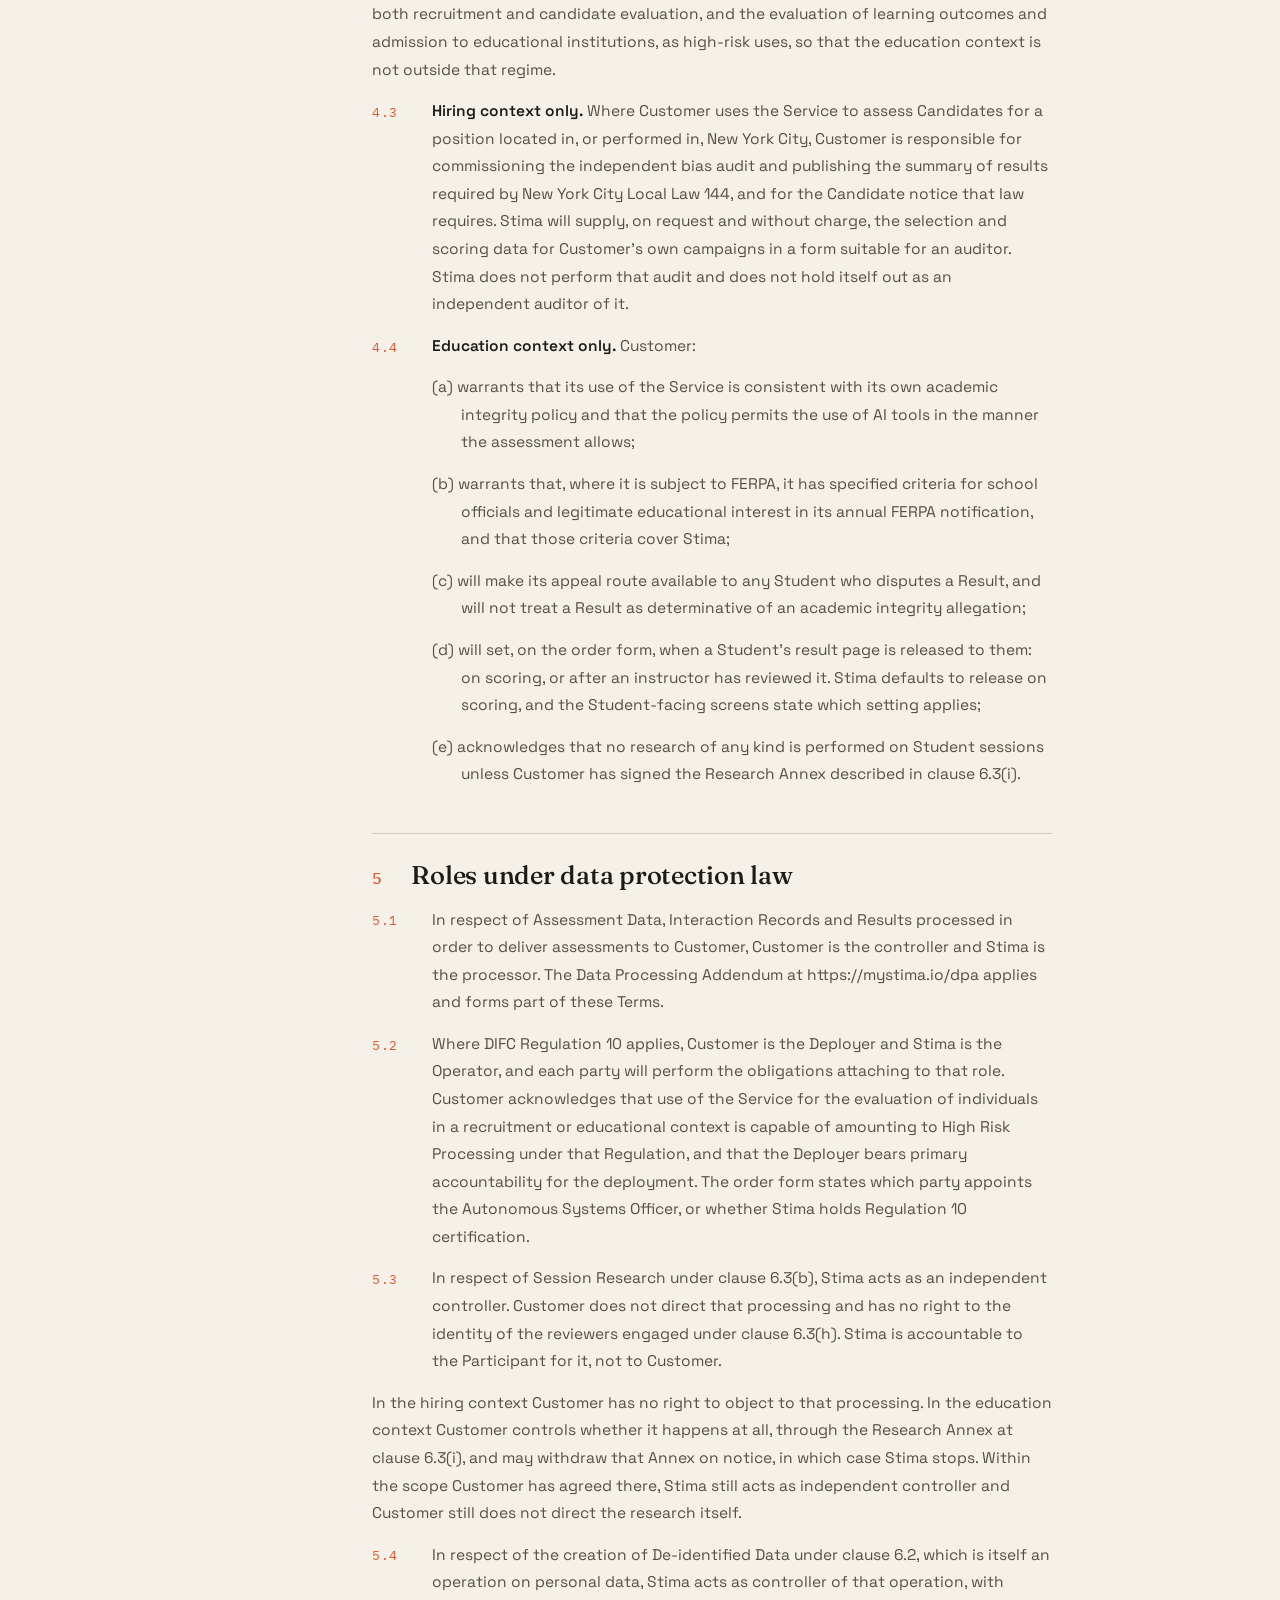
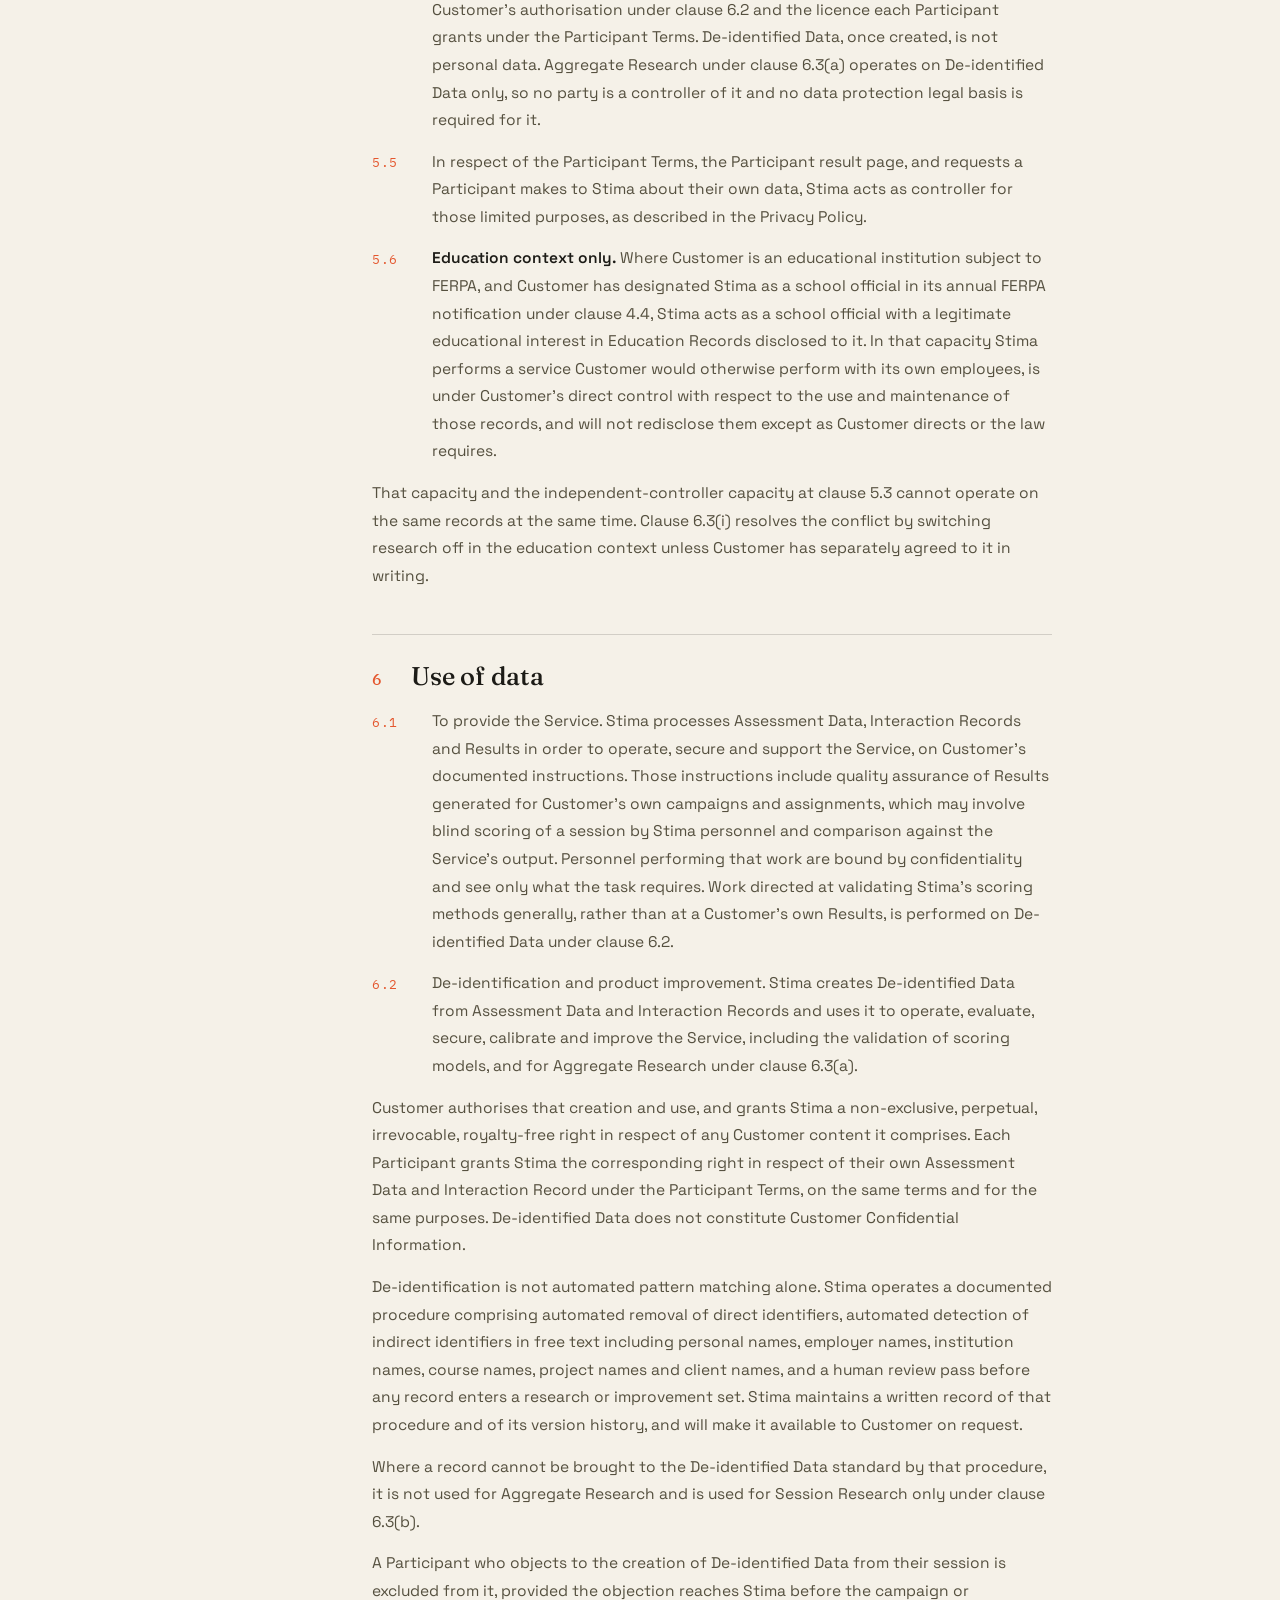
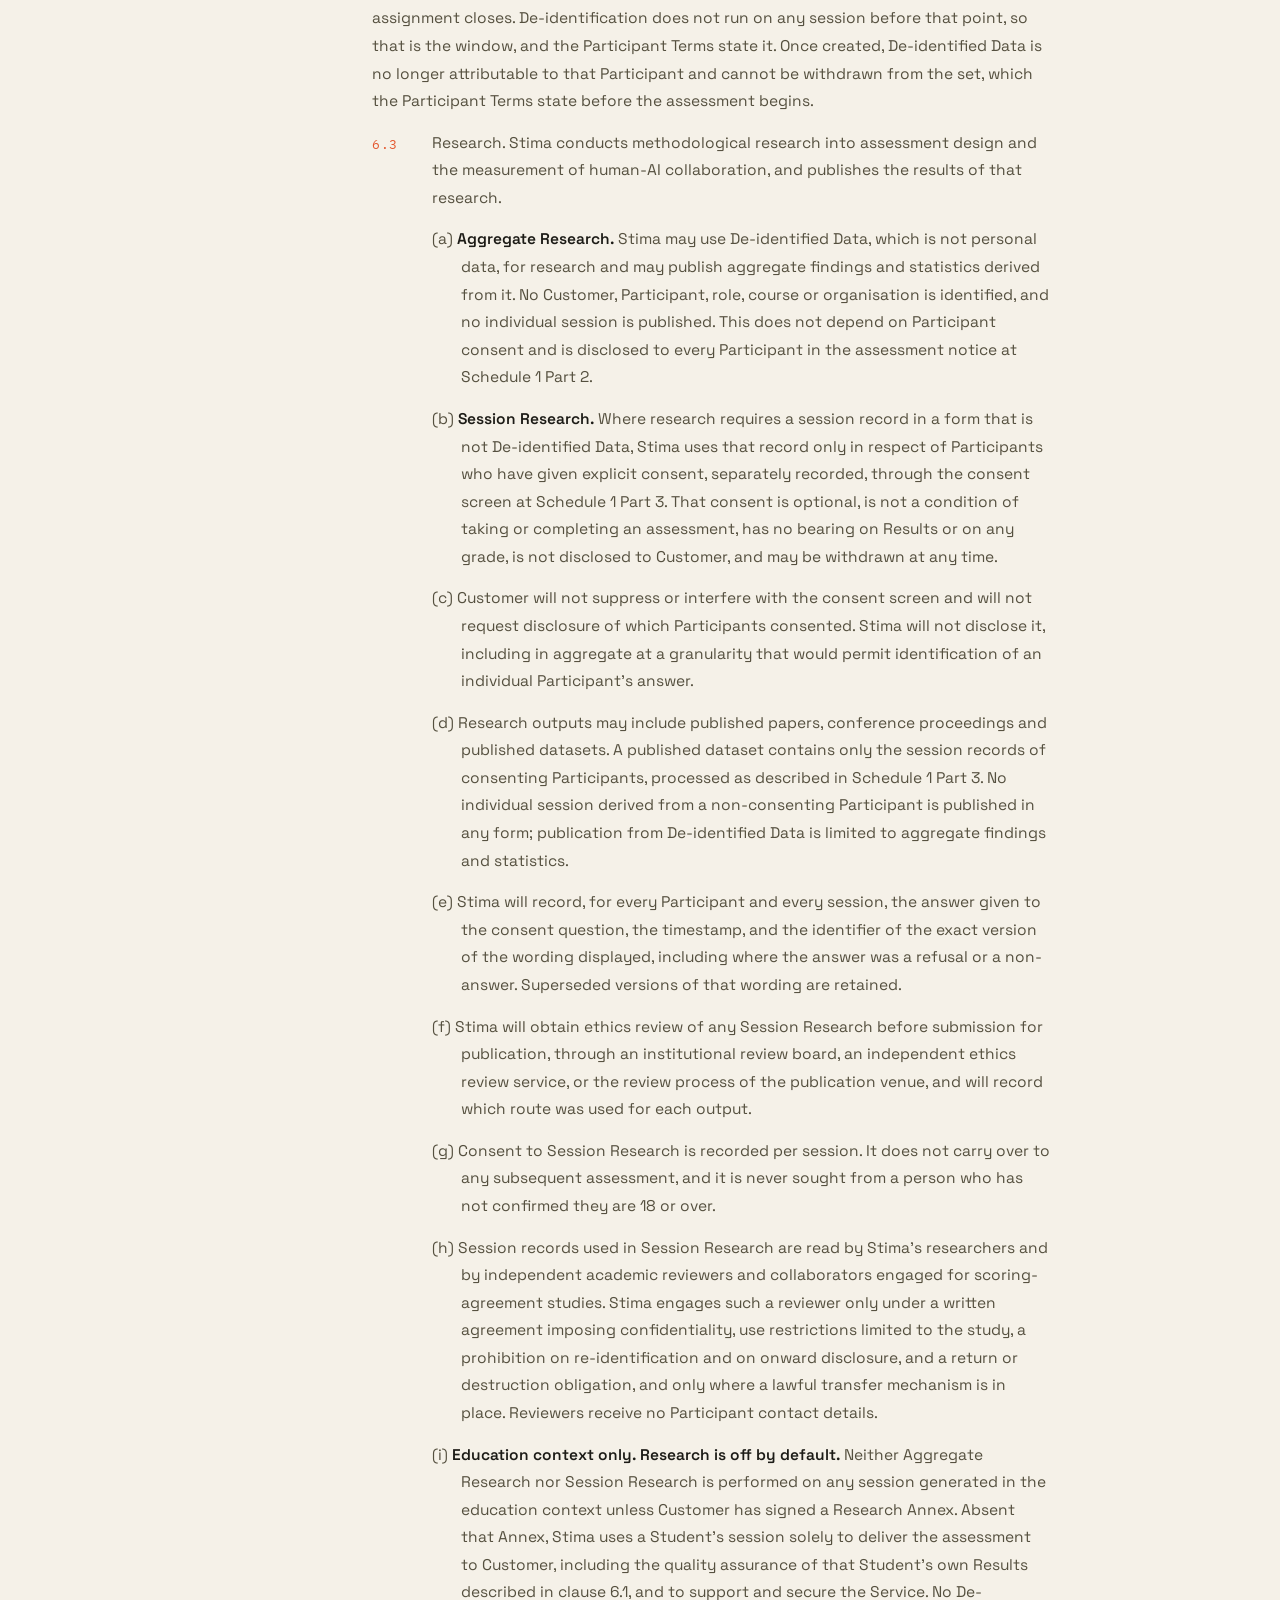
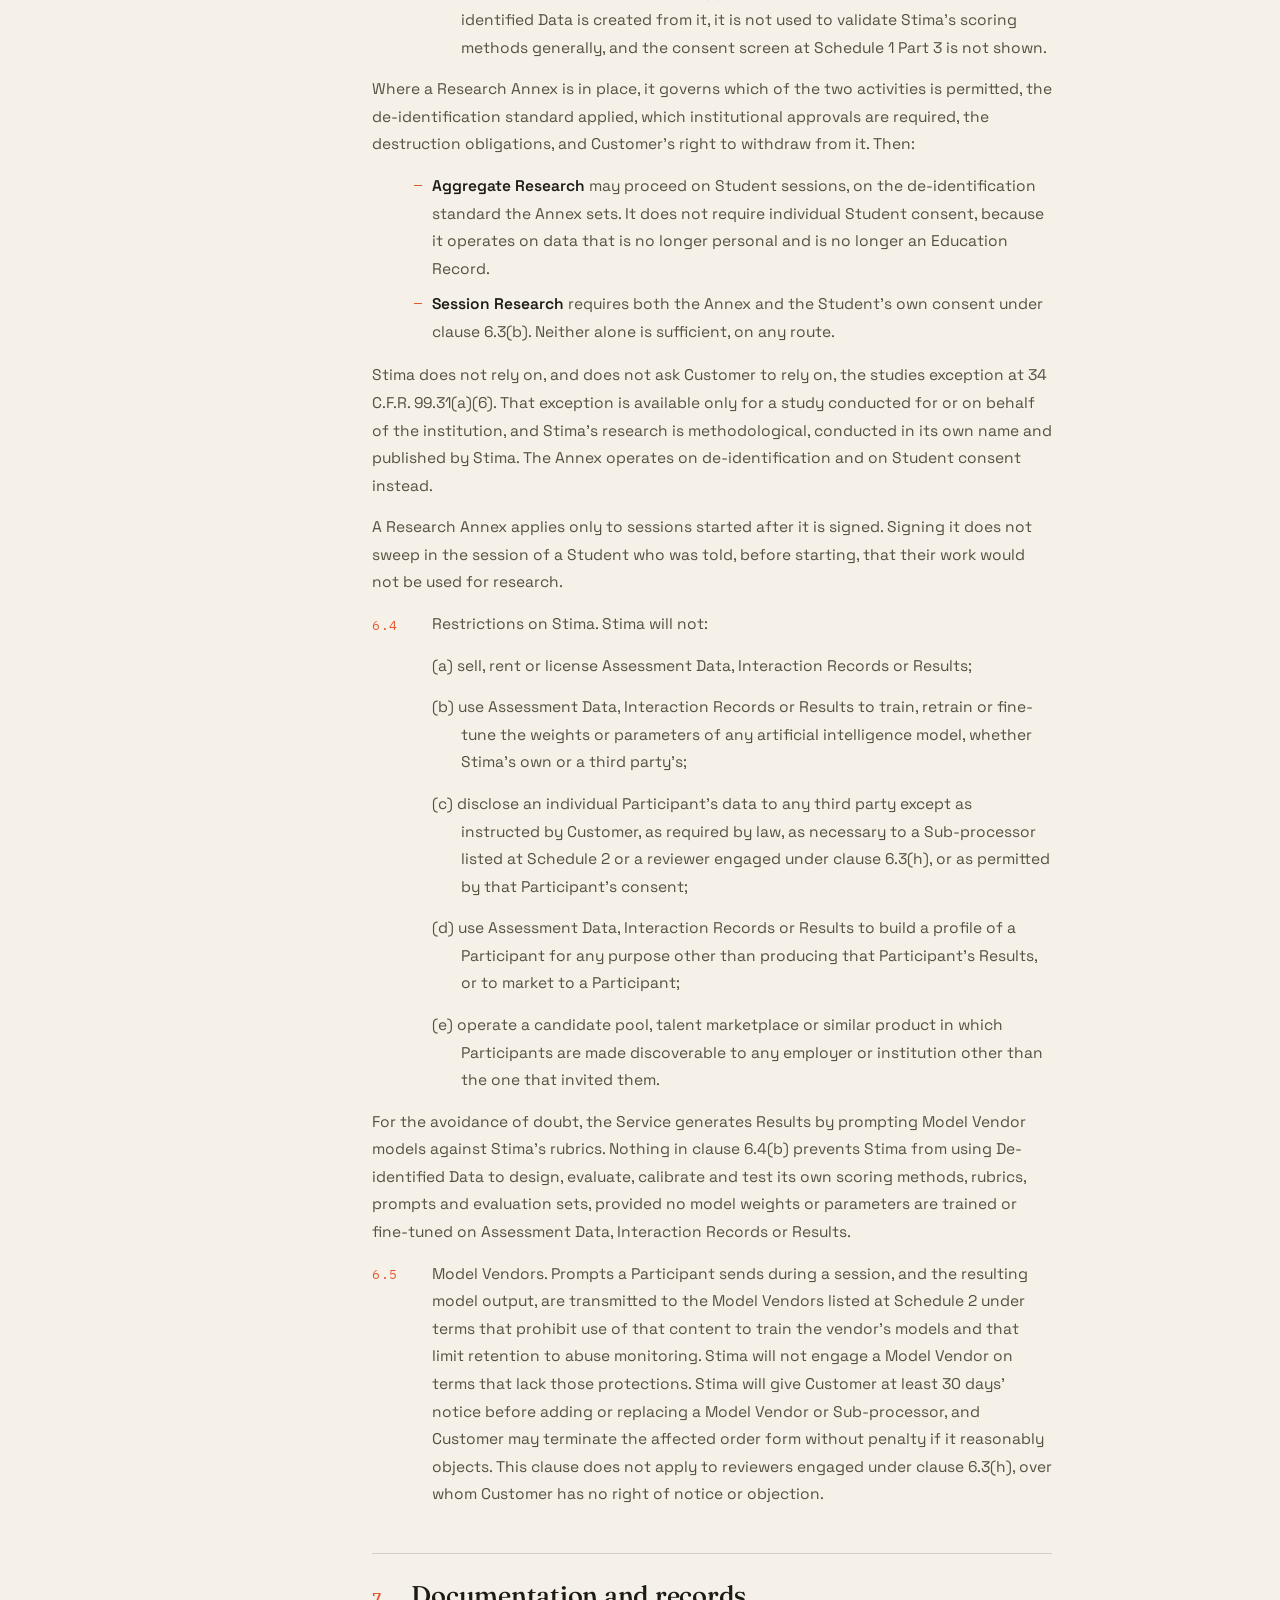
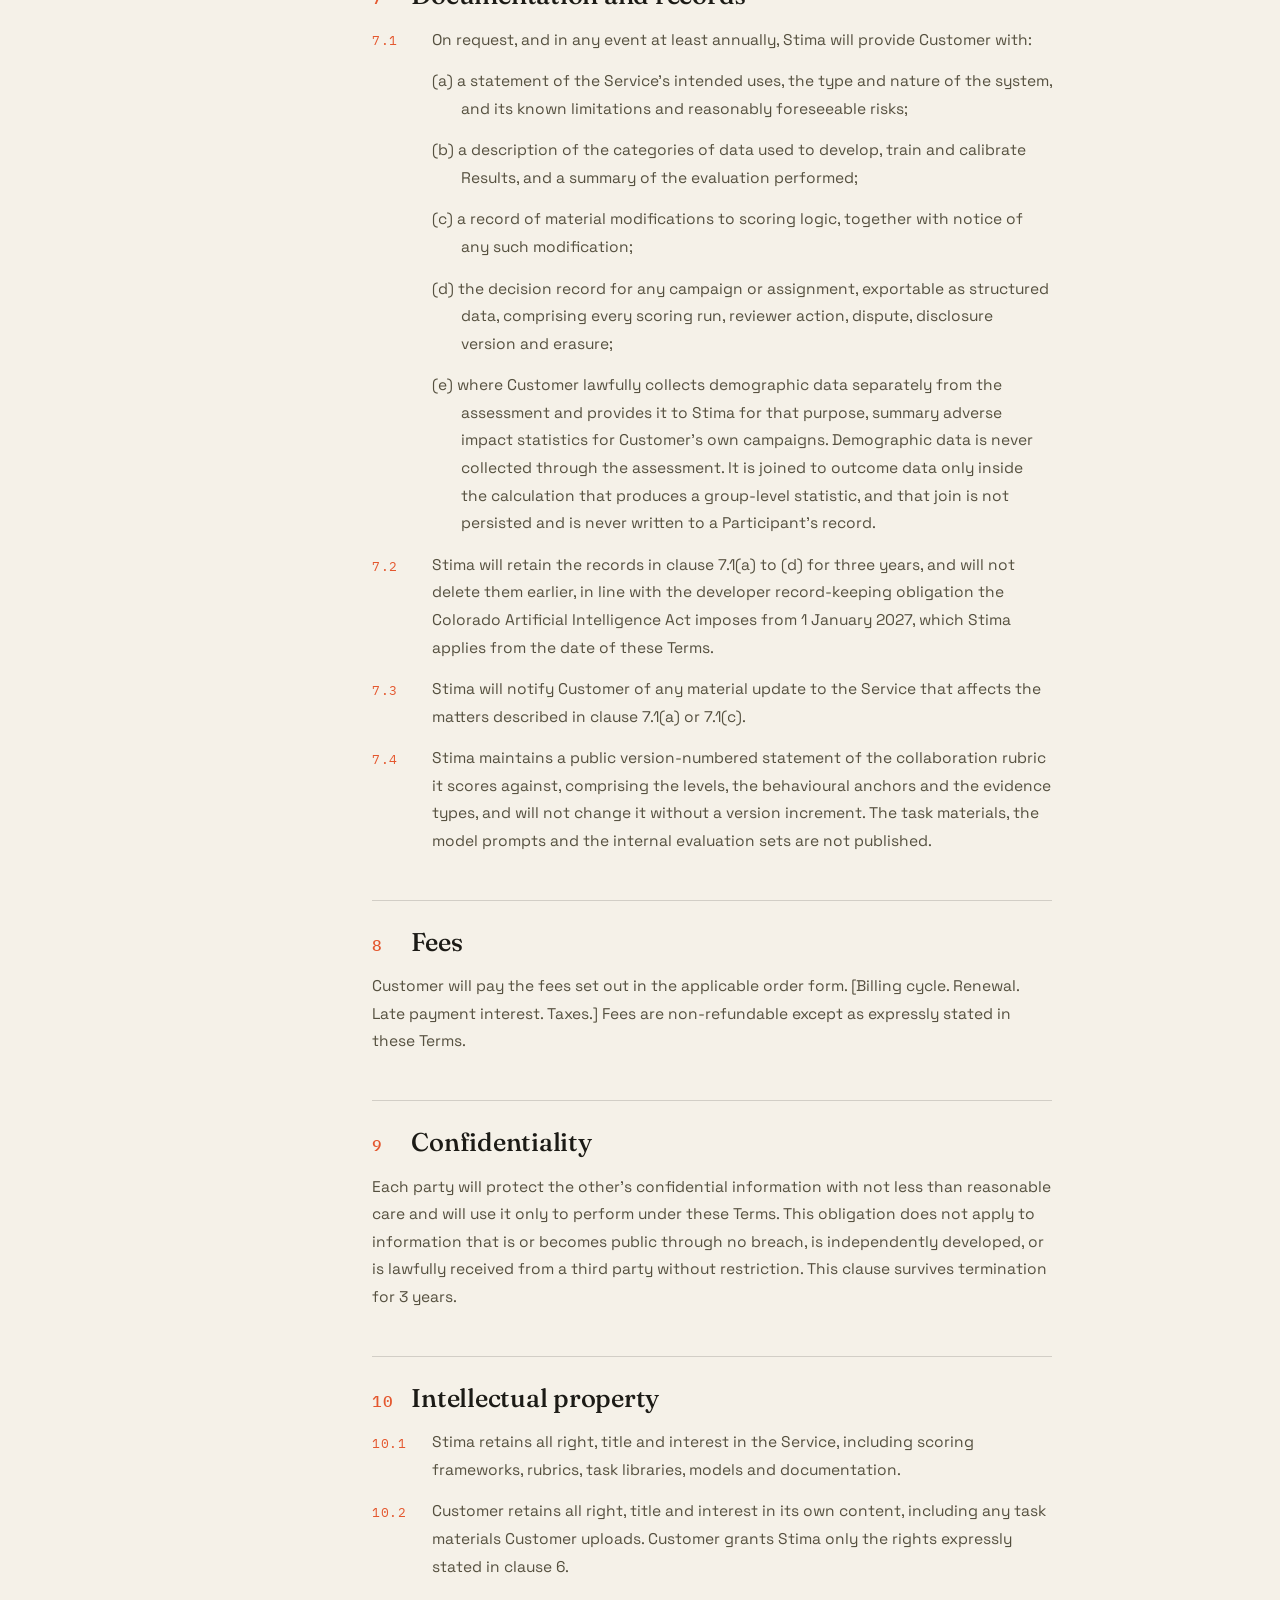
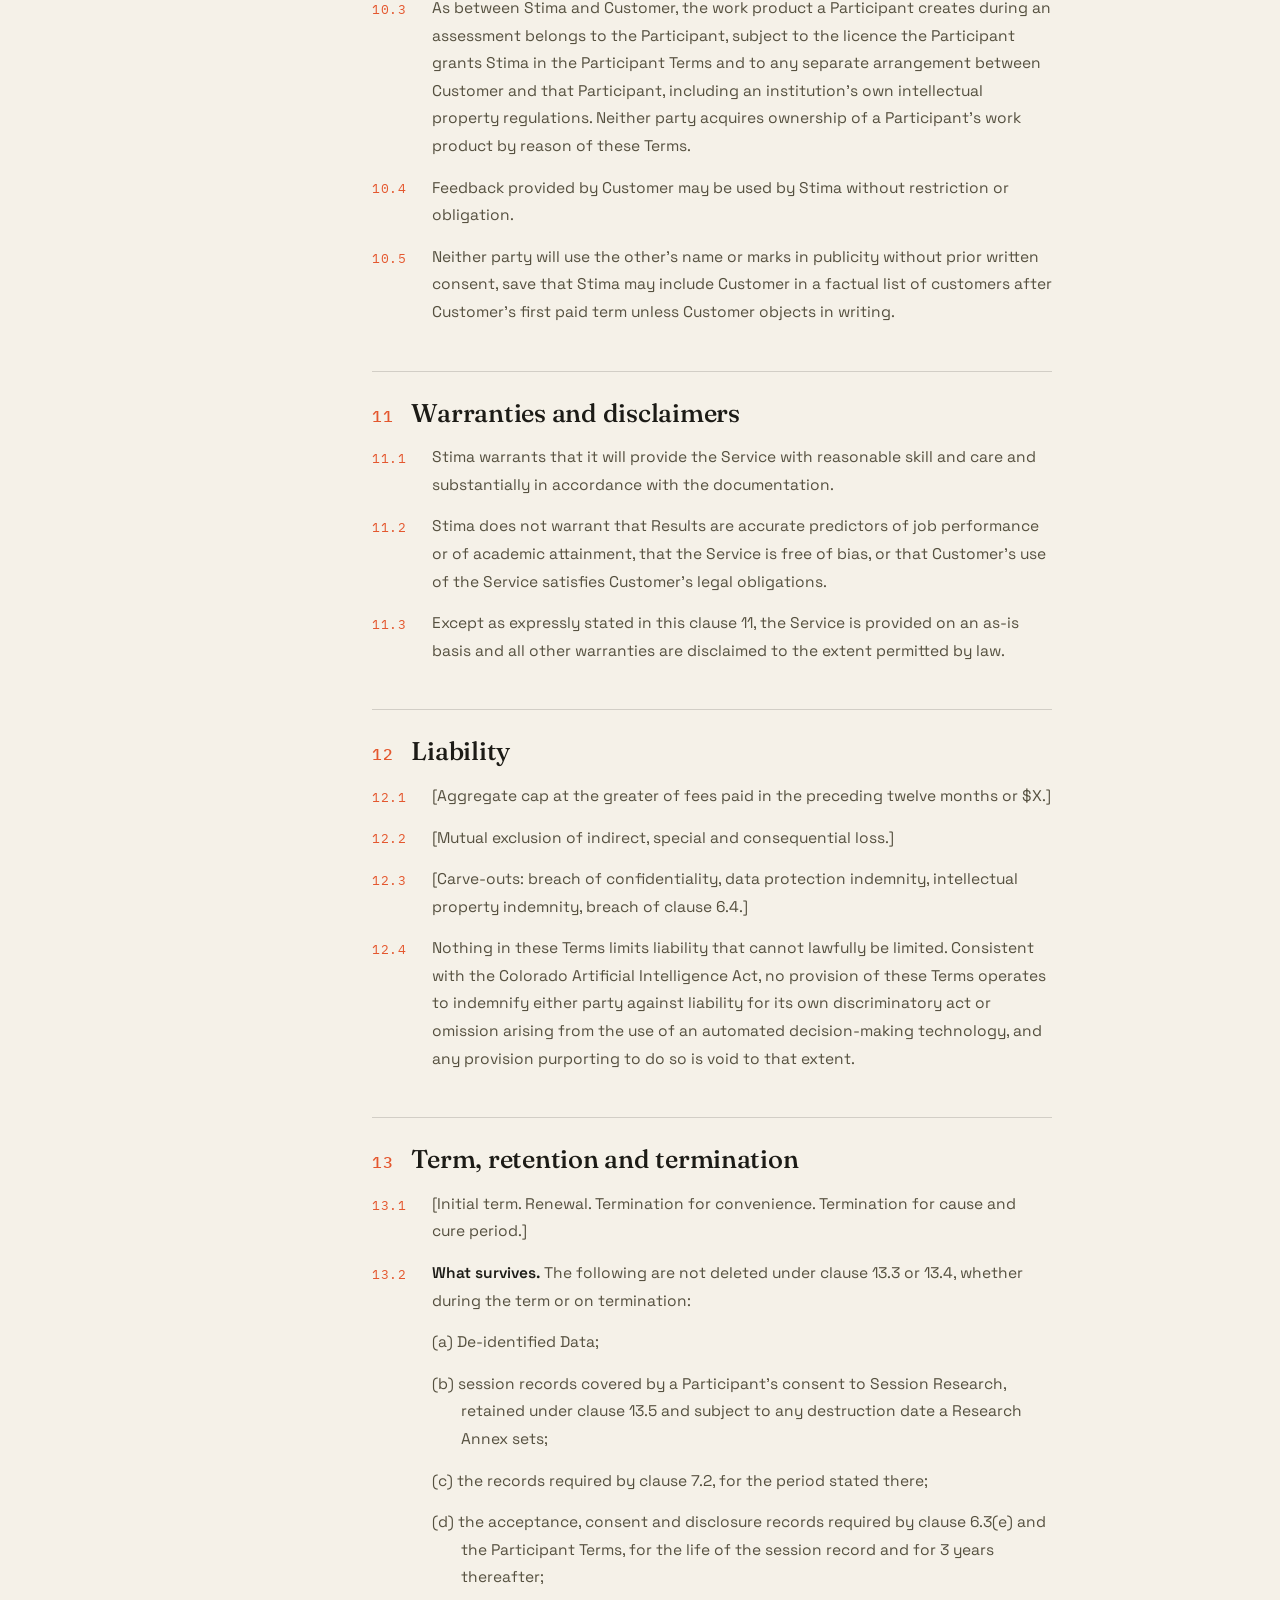
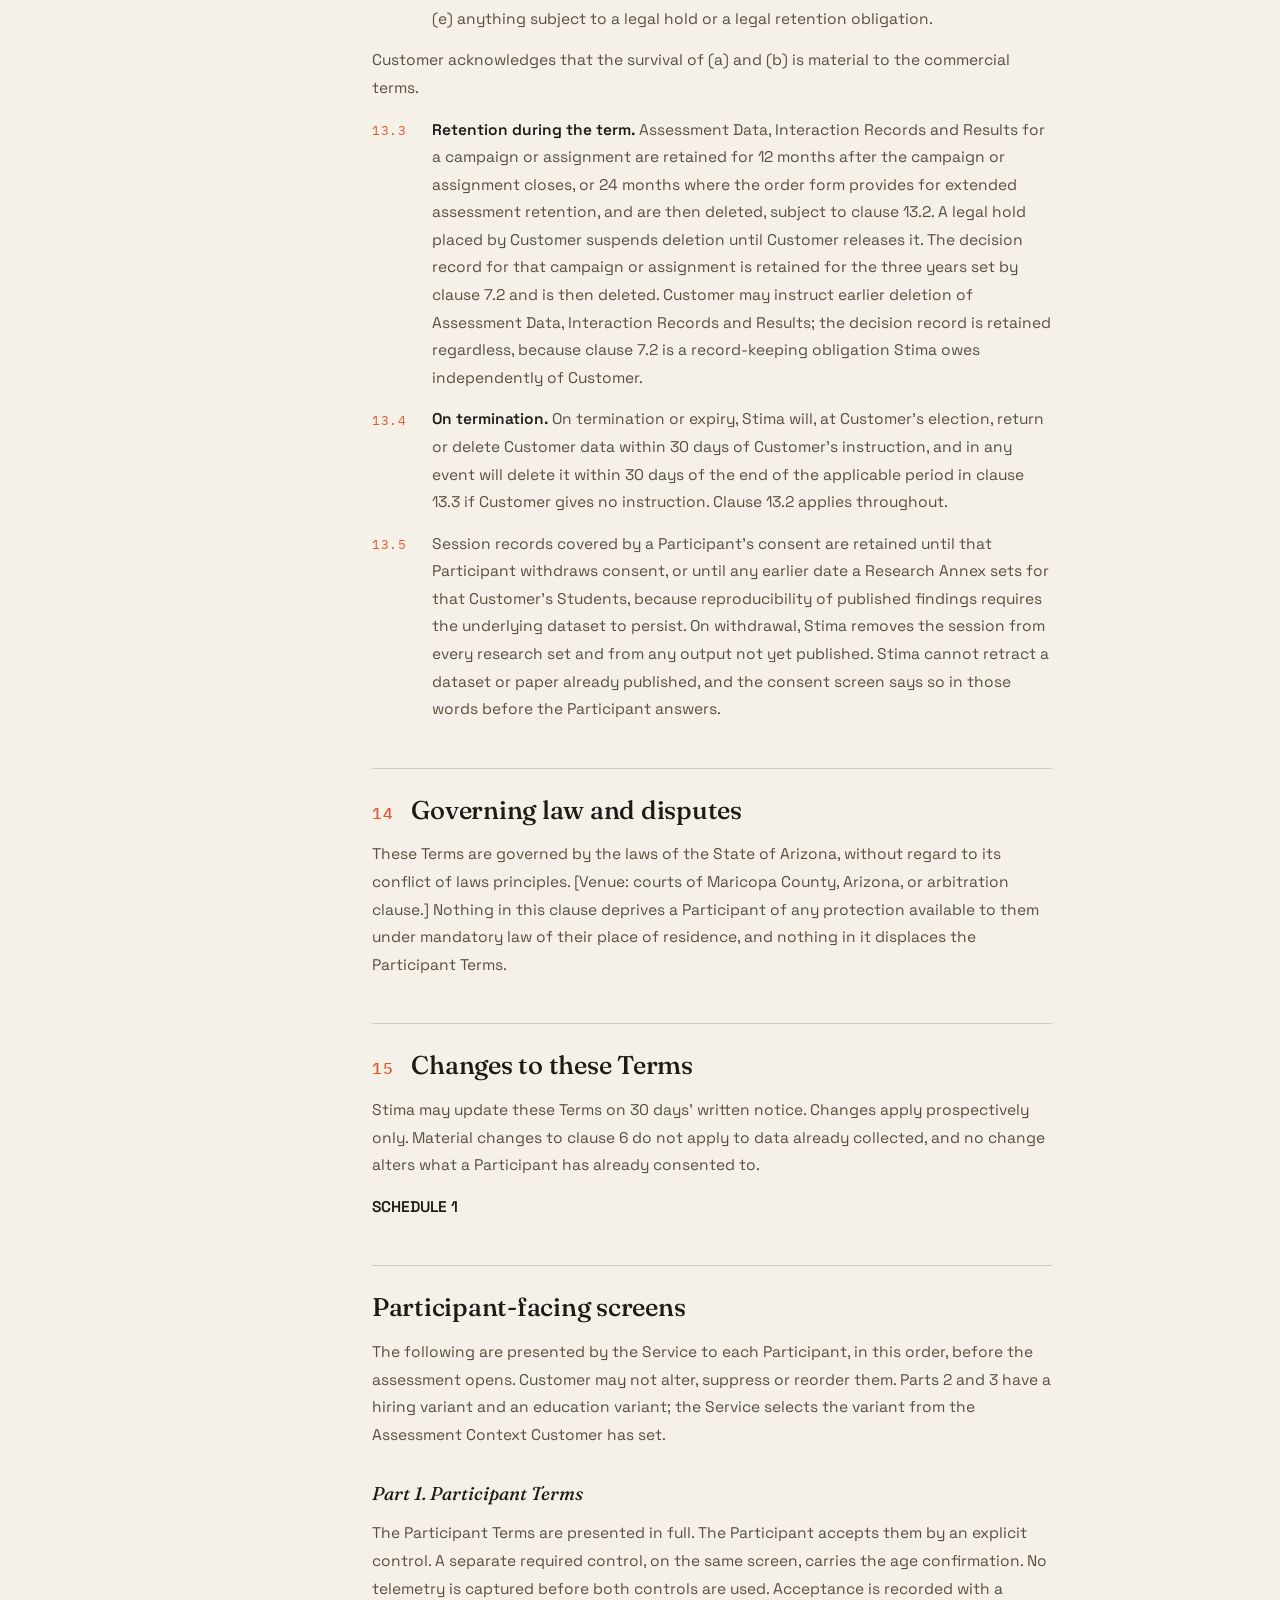
==== commit aa4e2905: "The legal documents are headed "Legal Corner" (20 October 2026): Marianna asked to drop "The fine pr" ====
--- a/terms/index.html
+++ b/terms/index.html
@@ -33,7 +33,7 @@
 .back:hover::after{transform:scaleX(1);transform-origin:left}
 
 .lg-hero{padding:clamp(56px,9vh,96px) 0 clamp(30px,5vh,44px)}
-.lg-hero h1{font-family:var(--serif);font-weight:440;letter-spacing:-.025em;line-height:.98;font-size:clamp(2.6rem,6.4vw,4.8rem);margin-top:18px;max-width:14ch}
+.lg-hero h1{font-family:var(--serif);font-weight:440;letter-spacing:-.025em;line-height:.98;font-size:clamp(2.6rem,6.4vw,4.8rem);max-width:14ch}
 .lg-hero h1 em{font-style:italic;color:var(--accent)}
 .lg-hero p{color:var(--ink-2);font-size:clamp(1rem,1.4vw,1.12rem);line-height:1.7;max-width:600px;margin:22px 0 34px}
 
@@ -66,7 +66,7 @@
 {"@context":"https://schema.org","@graph":[
 {"@type":"WebPage","@id":"https://mystima.io/terms/#webpage","url":"https://mystima.io/terms/","name":"Legal · Stima","description":"Stima Prova Terms of Use, Privacy Policy and Participant Terms.","isPartOf":{"@id":"https://mystima.io/#website"},"about":{"@id":"https://mystima.io/#software"},"inLanguage":"en","breadcrumb":{"@id":"https://mystima.io/terms/#breadcrumb"}},
 {"@type":"BreadcrumbList","@id":"https://mystima.io/terms/#breadcrumb","itemListElement":[{"@type":"ListItem","position":1,"name":"Stima Prova","item":"https://mystima.io/"},{"@type":"ListItem","position":2,"name":"Legal","item":"https://mystima.io/terms/"}]},
-{"@type":"Organization","@id":"https://mystima.io/#organization","name":"Stima Prova","alternateName":"Stima","legalName":"Milkis Strategic Partners LLC","url":"https://mystima.io/","logo":{"@type":"ImageObject","@id":"https://mystima.io/#logo","url":"https://mystima.io/img/stima-logo-512.png","contentUrl":"https://mystima.io/img/stima-logo-512.png","width":512,"height":512,"caption":"Stima Prova"},"image":{"@id":"https://mystima.io/#logo"},"email":"info@mystima.io","description":"Milkis Strategic Partners LLC, an Arizona limited liability company trading as Stima, operates Stima Prova, the post-AI skill assessment for hiring teams and higher education, at mystima.io.","disambiguatingDescription":"Stima Prova is skill-assessment software for hiring teams and higher education at mystima.io, run by Milkis Strategic Partners LLC, an Arizona limited liability company. It is not accounting, tax or invoicing software.","knowsAbout":["Post-AI skill assessment","AI-allowed assessment"]},
+{"@type":"Organization","@id":"https://mystima.io/#organization","name":"Stima Prova","alternateName":"Stima","legalName":"Milkis Strategic Partners LLC","url":"https://mystima.io/","logo":{"@type":"ImageObject","@id":"https://mystima.io/#logo","url":"https://mystima.io/img/stima-logo-512.png","contentUrl":"https://mystima.io/img/stima-logo-512.png","width":512,"height":512,"caption":"Stima Prova"},"image":{"@id":"https://mystima.io/#logo"},"email":"info@mystima.io","contactPoint":{"@type":"ContactPoint","contactType":"customer support","email":"info@mystima.io","url":"https://mystima.io/#contact"},"description":"Milkis Strategic Partners LLC, an Arizona limited liability company trading as Stima, operates Stima Prova, the post-AI skill assessment for hiring teams and higher education, at mystima.io.","disambiguatingDescription":"Stima Prova is skill-assessment software for hiring teams and higher education at mystima.io, run by Milkis Strategic Partners LLC, an Arizona limited liability company. It is not accounting, tax or invoicing software.","knowsAbout":["Post-AI skill assessment","AI-allowed assessment"]},
 {"@type":"WebSite","@id":"https://mystima.io/#website","url":"https://mystima.io/","name":"Stima Prova","alternateName":["Stima","mystima.io"],"description":"The post-AI skill assessment. AI-allowed by design, measured on a published scale, every score cited to the record.","publisher":{"@id":"https://mystima.io/#organization"},"inLanguage":"en"},
 {"@type":"WebApplication","@id":"https://mystima.io/#software","name":"Stima Prova","alternateName":"Stima","url":"https://mystima.io/","description":"Stima Prova turns the assignment or take-home that a hiring team or an instructor already uses into an AI-allowed session, grading the work on the customer's rubric and the AI use on a published scale, every score cited to the record.","disambiguatingDescription":"Stima Prova is skill-assessment software for hiring teams and higher education at mystima.io, run by Milkis Strategic Partners LLC, an Arizona limited liability company. It is not accounting, tax or invoicing software.","applicationCategory":"BusinessApplication","applicationSubCategory":"Post-AI skill assessment","operatingSystem":"Web browser","featureList":["Builds the task from the assignment, take-home or role description you already use, plus a planted difficulty a blind copy-paste gets wrong","One focused, timed work session with AI explicitly allowed, recorded with consent","Quality of the work: a 0–100 score on the deliverable, graded blind on your rubric","AI collaboration: Delegator, Operator or Director on a published scale, read against what the task needed","Every score cites a moment in the session record","A human confirms every outcome; participants can dispute","Workspace-only recording: no video recording, no keystroke logging, no lockdown browser","Grades and decisions export as CSV for your LMS or ATS","A verifiable credential (Open Badges 3.0) and a shareable result page for each assignment","Hosted in the EU"],"audience":[{"@type":"BusinessAudience","audienceType":"Hiring teams"},{"@type":"EducationalAudience","audienceType":"Higher education","educationalRole":"instructor"}],"inLanguage":"en","image":{"@id":"https://mystima.io/#logo"},"publisher":{"@id":"https://mystima.io/#organization"},"provider":{"@id":"https://mystima.io/#organization"}}
 ]}
@@ -82,8 +82,7 @@
 <main>
   <section class="lg-hero">
     <div class="wrap">
-      <div class="lg-kicker">Legal</div>
-      <h1>The fine print, <em>in plain sight.</em></h1>
+      <h1>Legal Corner</h1>
       <p>Three documents govern Stima Prova. The Terms of Use bind the organisation that runs assessments, the Participant Terms bind each person who takes one, and the Privacy Policy explains what happens to data for everyone. Each carries its own version.</p>
       <div class="lg-tabs" role="tablist" aria-label="Legal documents"><a class="lg-tab" href="#terms-of-use" data-doc="terms-of-use" role="tab"><span class="lg-tab-for">For customers</span><span class="lg-tab-name">Terms of Use</span></a><a class="lg-tab" href="#privacy" data-doc="privacy" role="tab"><span class="lg-tab-for">For everyone</span><span class="lg-tab-name">Privacy Policy</span></a><a class="lg-tab" href="#participant-terms" data-doc="participant-terms" role="tab"><span class="lg-tab-for">For participants</span><span class="lg-tab-name">Participant Terms</span></a></div>
     </div>
@@ -576,7 +575,7 @@
 <footer>
   <div class="wrap foot">
     <span>© 2026 Stima · Milkis Strategic Partners LLC</span>
-    <span><a href="/">mystima.io</a> · <a href="#terms-of-use">Terms of Use</a> · <a href="#privacy">Privacy</a> · <a href="#participant-terms">Participant Terms</a> · <a href="#" data-cookie-settings>Cookie settings</a></span>
+    <span><a href="/">mystima.io</a> · <a href="/faq">FAQ</a> · <a href="#terms-of-use">Terms of Use</a> · <a href="#privacy">Privacy</a> · <a href="#participant-terms">Participant Terms</a> · <a href="#" data-cookie-settings>Cookie settings</a></span>
   </div>
 </footer>
 
--- a/legal.css
+++ b/legal.css
@@ -68,7 +68,7 @@
 .lgp.open .lgp-card{transform:none;opacity:1}
 .lgp-head{padding:clamp(22px,3.4vw,34px) clamp(22px,4vw,44px) 20px;border-bottom:1px solid var(--line)}
 .lgp-top{display:flex;justify-content:space-between;align-items:flex-start;gap:20px}
-.lgp-title{font-family:var(--serif);font-weight:460;letter-spacing:-.02em;line-height:1.04;font-size:clamp(1.7rem,3.6vw,2.5rem);margin-top:12px}
+.lgp-title{font-family:var(--serif);font-weight:460;letter-spacing:-.02em;line-height:1.04;font-size:clamp(1.7rem,3.6vw,2.5rem)}
 .lgp-title em{font-style:italic;color:var(--accent)}
 .lgp-x{
   flex:none;width:40px;height:40px;background:none;border:none;cursor:pointer;margin:-6px -8px 0 0;
@@ -97,7 +97,7 @@
 .lgp-body > *,.lg-doc > *{min-width:0}
 @media(max-width:640px){
   .lgp-head{padding:18px 18px 14px}
-  .lgp-title{font-size:1.45rem;margin-top:8px}
+  .lgp-title{font-size:1.45rem}
   .lgp-head .lg-tabs{flex-wrap:nowrap;overflow-x:auto;gap:6px;margin-top:14px;scrollbar-width:none}
   .lgp-head .lg-tab{flex:none;padding:8px 12px}
   .lgp-head .lg-tab-for{display:none}
